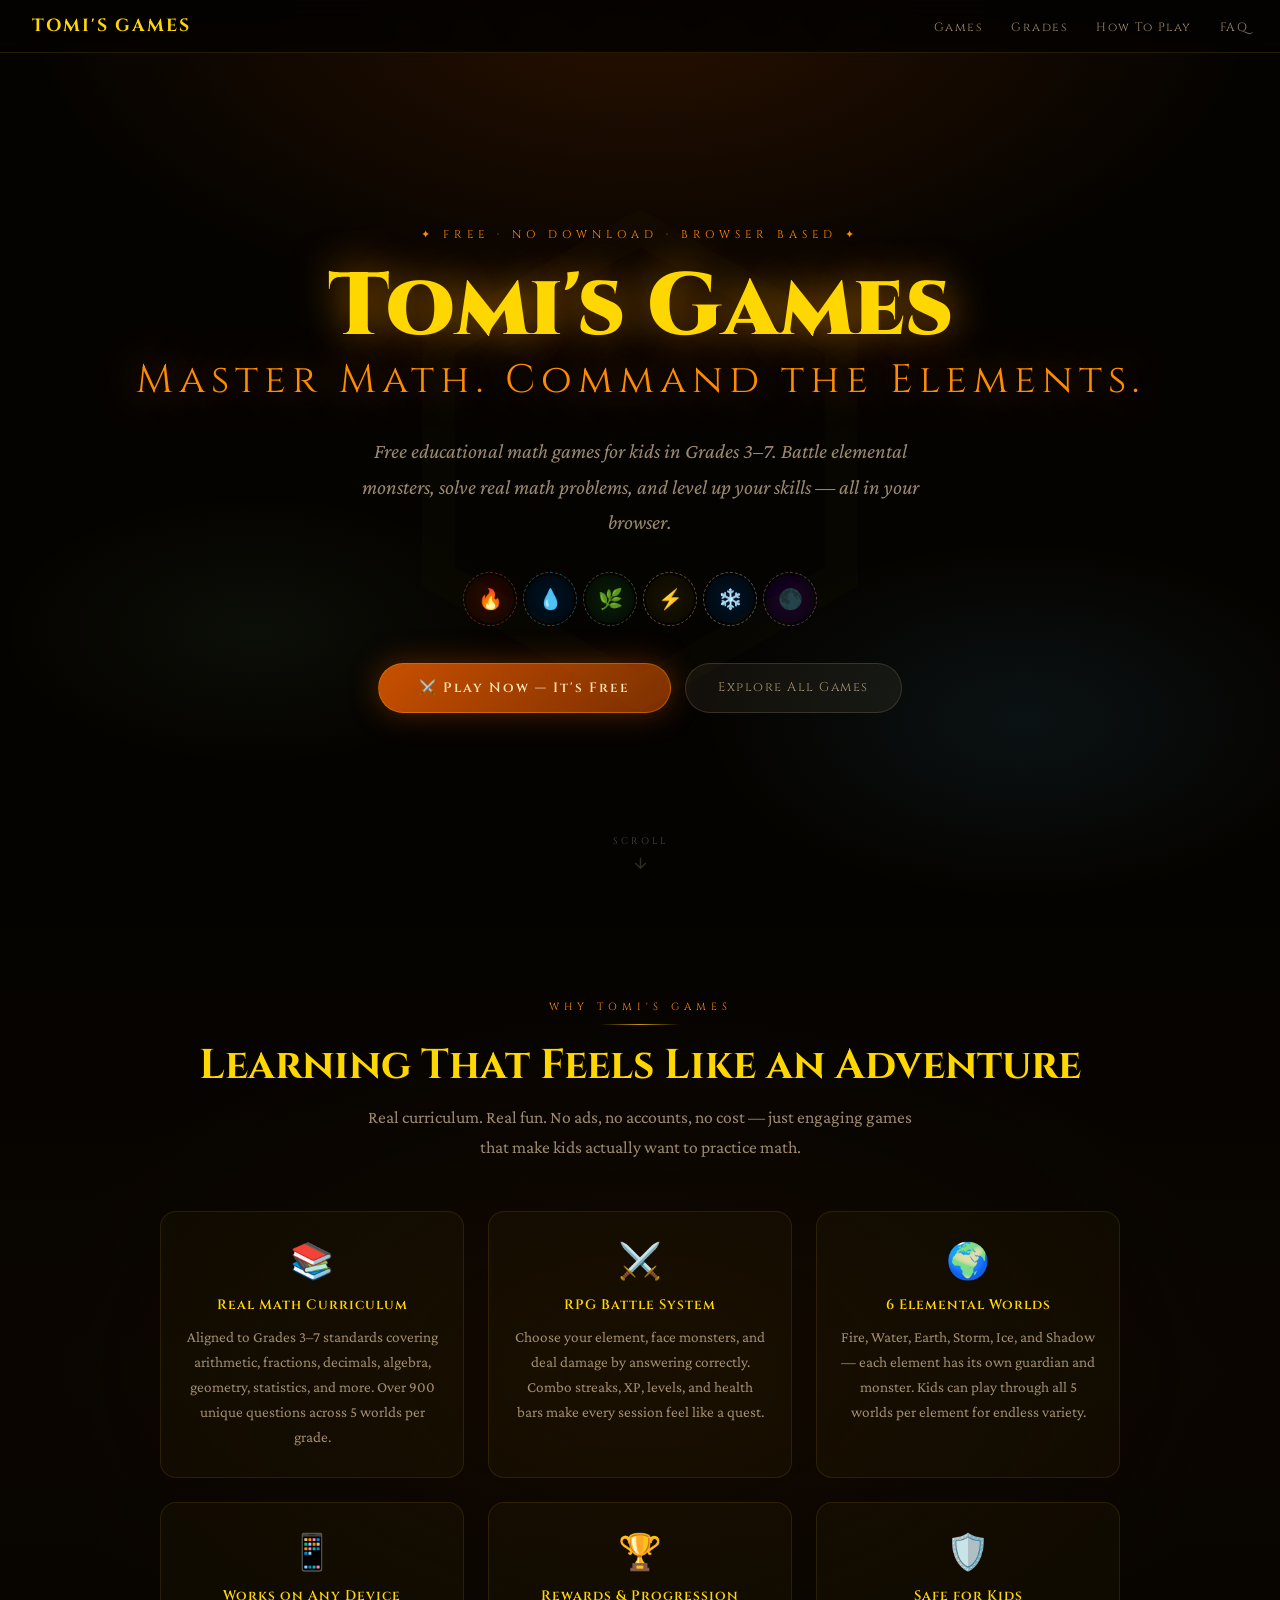
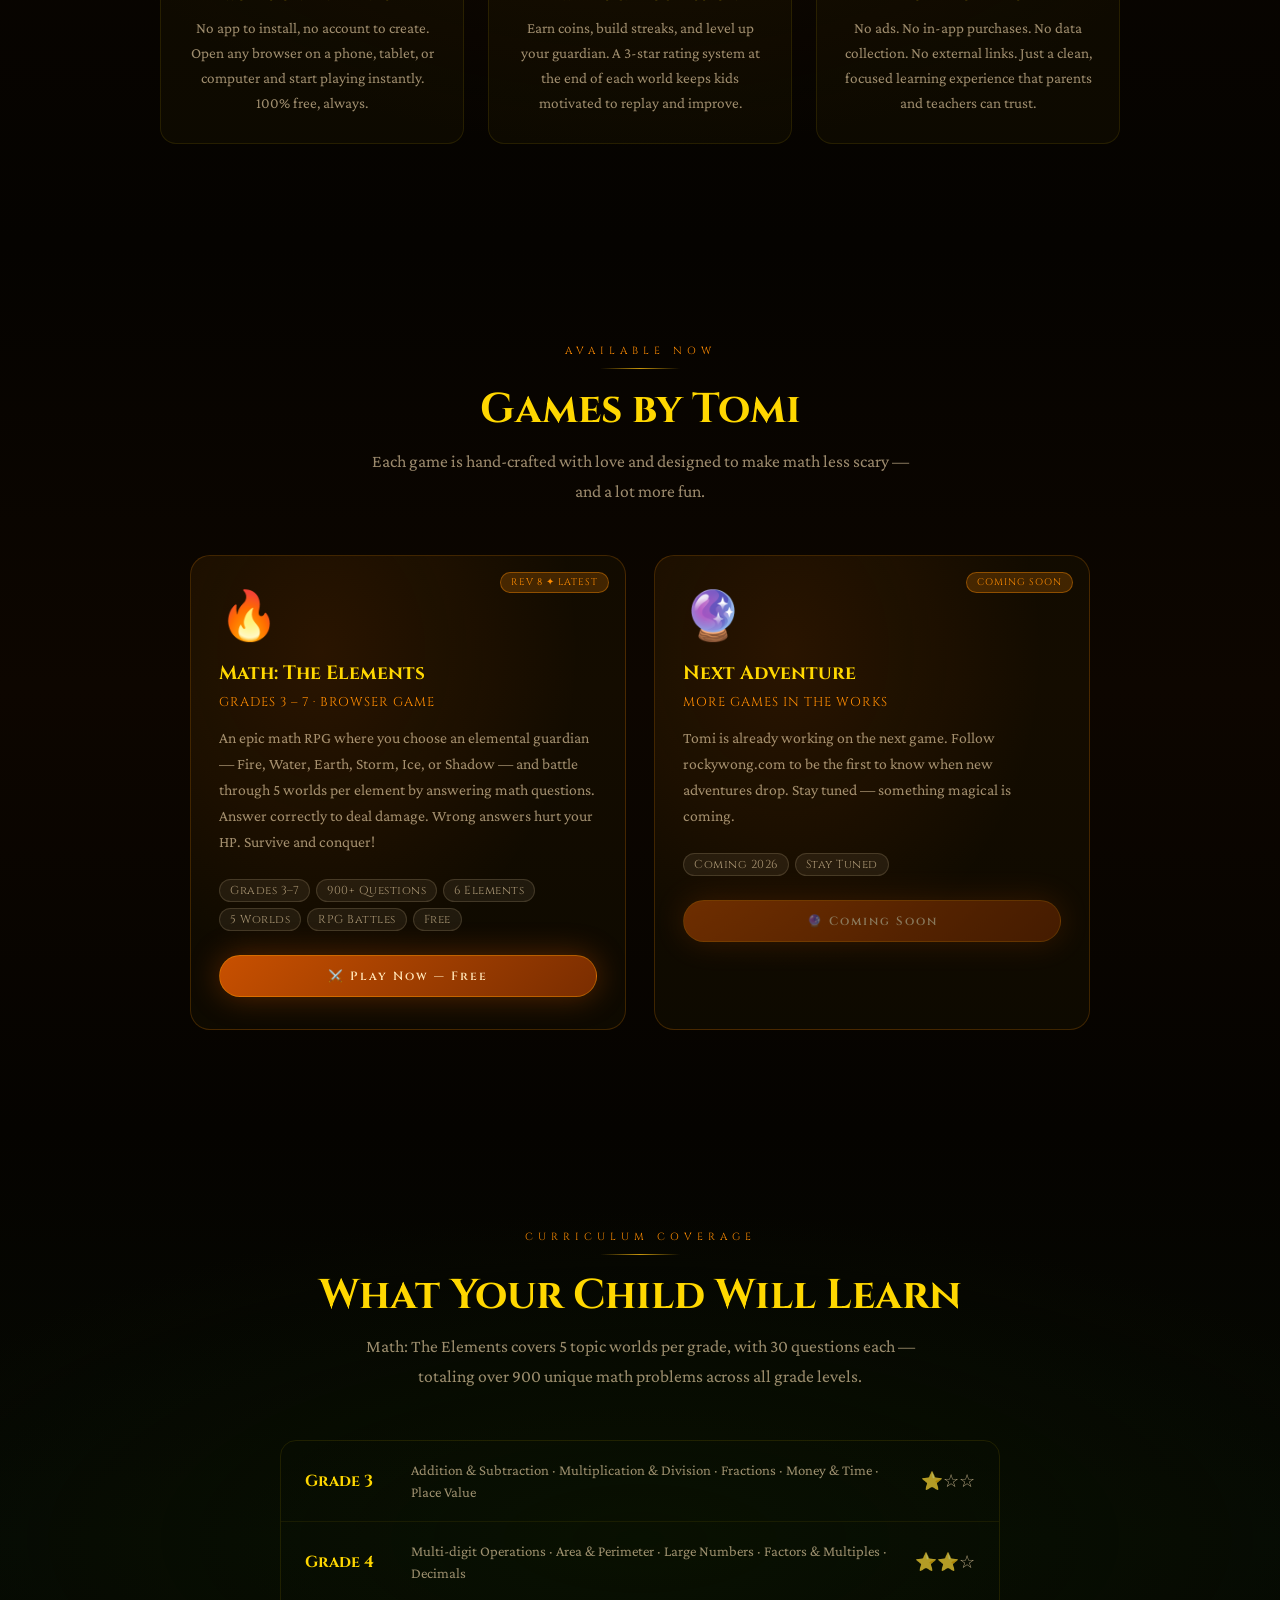
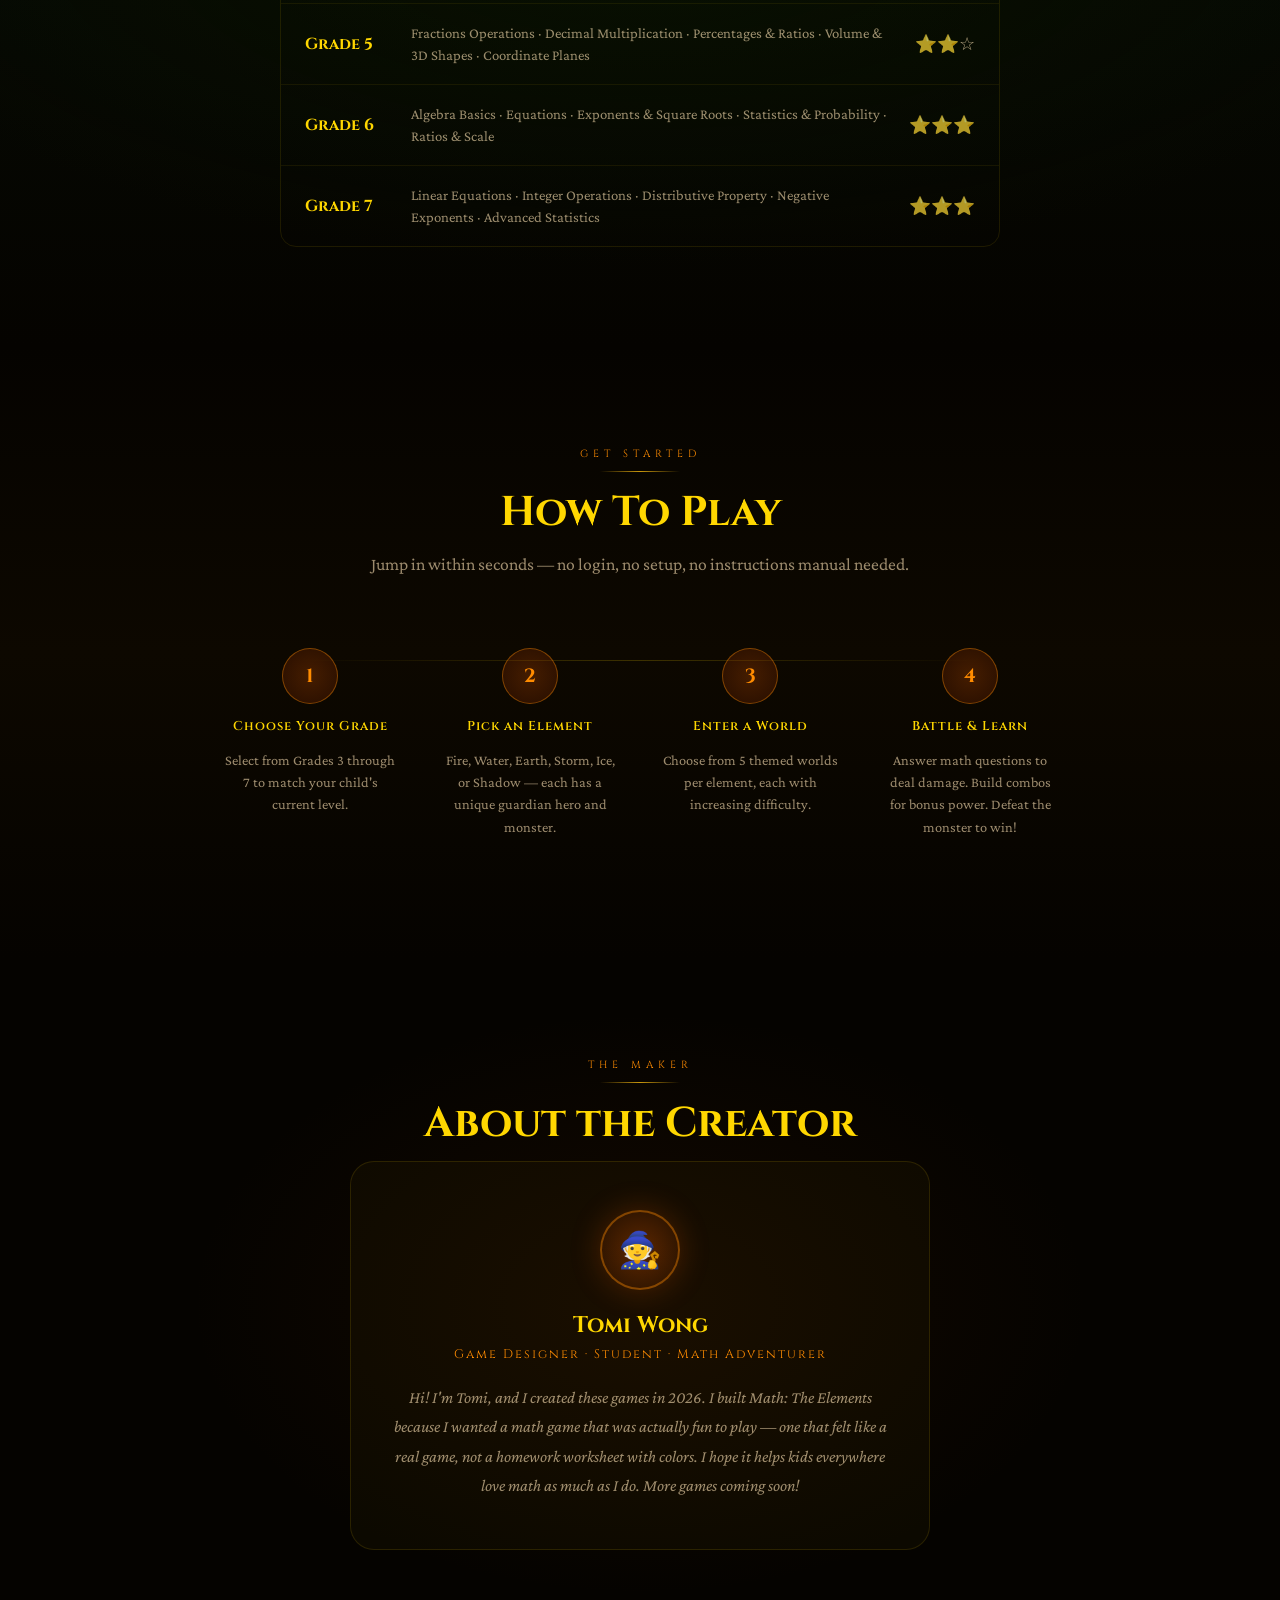
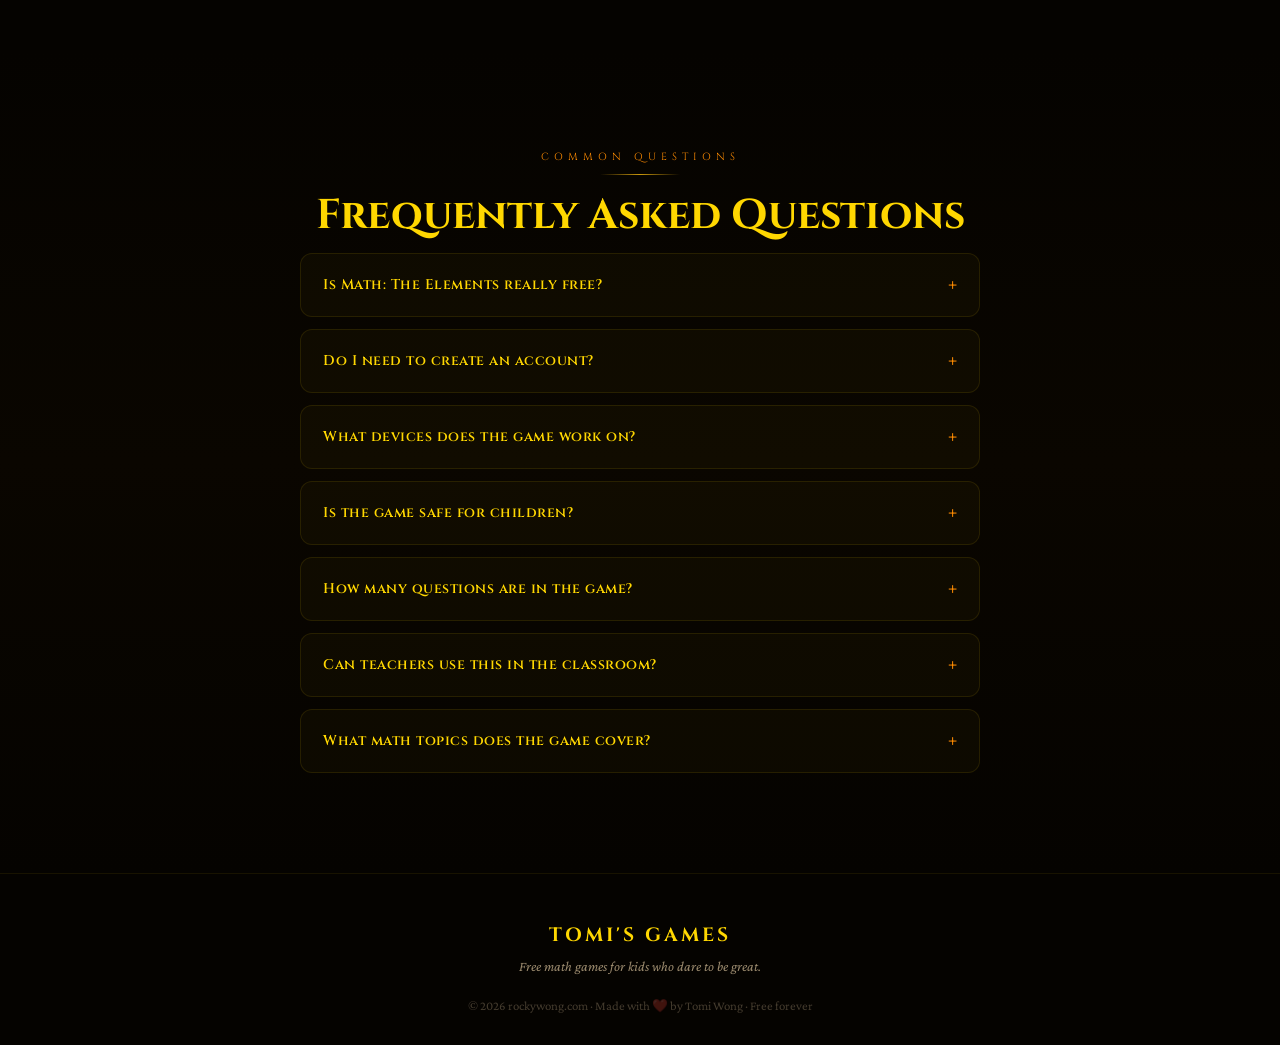
==== index.html @ 1e316149 "Add files via upload" ====
<!DOCTYPE html>
<html lang="en">
<head>
  <meta charset="UTF-8">
  <meta name="viewport" content="width=device-width, initial-scale=1.0">

  <!-- ═══════════════════════════════════════════════
       PRIMARY SEO TAGS
  ═══════════════════════════════════════════════ -->
  <title>Tomi's Games — Free Math Games for Kids Grades 3–7 | rockywong.com</title>
  <meta name="description" content="Free browser-based math games for kids in grades 3–7. Battle monsters, master the elements, and level up your math skills with Math: The Elements — no download needed.">
  <meta name="keywords" content="free math games for kids, math games grades 3-7, educational math game, math RPG for kids, fun math games online, math battle game, grade 3 math game, grade 4 math game, grade 5 math game, grade 6 math game, grade 7 math game, browser math game, tomi games">
  <meta name="author" content="Tomi Wong">
  <meta name="robots" content="index, follow">
  <meta name="theme-color" content="#050300">
  <link rel="canonical" href="https://rockywong.com/">

  <!-- ═══════════════════════════════════════════════
       OPEN GRAPH (Facebook, TikTok, Discord previews)
  ═══════════════════════════════════════════════ -->
  <meta property="og:type" content="website">
  <meta property="og:url" content="https://rockywong.com/">
  <meta property="og:title" content="Tomi's Games — Free Math Games for Kids Grades 3–7">
  <meta property="og:description" content="Battle monsters and master elemental magic by solving real math problems. A free browser game for grades 3–7 — no app, no download, just play.">
  <meta property="og:image" content="https://rockywong.com/preview.png">
  <meta property="og:site_name" content="rockywong.com">
  <meta property="og:locale" content="en_US">

  <!-- ═══════════════════════════════════════════════
       TWITTER / X CARD
  ═══════════════════════════════════════════════ -->
  <meta name="twitter:card" content="summary_large_image">
  <meta name="twitter:title" content="Tomi's Games — Free Math Games for Kids">
  <meta name="twitter:description" content="Free browser-based math RPG for grades 3–7. No download needed.">
  <meta name="twitter:image" content="https://rockywong.com/preview.png">

  <!-- ═══════════════════════════════════════════════
       STRUCTURED DATA — WebSite + WebApplication
  ═══════════════════════════════════════════════ -->
  <script type="application/ld+json">
  {
    "@context": "https://schema.org",
    "@graph": [
      {
        "@type": "WebSite",
        "name": "Tomi's Games",
        "url": "https://rockywong.com",
        "description": "Free educational math games for kids in grades 3 through 7",
        "author": {
          "@type": "Person",
          "name": "Tomi Wong"
        }
      },
      {
        "@type": "WebApplication",
        "name": "Math: The Elements",
        "url": "https://rockywong.com/MathTheElements_8.html",
        "description": "A free browser-based math RPG game where kids in grades 3–7 battle monsters by answering math questions across 6 elemental worlds.",
        "applicationCategory": "EducationalApplication",
        "operatingSystem": "Any (browser-based)",
        "browserRequirements": "HTML5 compatible browser",
        "isAccessibleForFree": true,
        "educationalUse": ["practice", "assessment"],
        "typicalAgeRange": "8-13",
        "teaches": "Mathematics",
        "educationalAlignment": {
          "@type": "AlignmentObject",
          "educationalFramework": "Common Core State Standards",
          "targetGrade": "3-7"
        },
        "author": {
          "@type": "Person",
          "name": "Tomi Wong"
        },
        "offers": {
          "@type": "Offer",
          "price": "0",
          "priceCurrency": "USD"
        }
      }
    ]
  }
  </script>

  <!-- ═══════════════════════════════════════════════
       FONTS
  ═══════════════════════════════════════════════ -->
  <link rel="preconnect" href="https://fonts.googleapis.com">
  <link rel="preconnect" href="https://fonts.gstatic.com" crossorigin>
  <link href="https://fonts.googleapis.com/css2?family=Cinzel:wght@400;600;700;900&family=Crimson+Pro:ital,wght@0,300;0,400;0,600;1,400&display=swap" rel="stylesheet">

  <style>
    /* ── RESET & BASE ─────────────────────────────── */
    *, *::before, *::after { box-sizing: border-box; margin: 0; padding: 0; }

    :root {
      --gold:      #FFD700;
      --gold-dim:  #C8960C;
      --amber:     #FF8C00;
      --cream:     #FFE4B5;
      --cream-dim: rgba(255,228,181,0.6);
      --void:      #050300;
      --deep:      #0d0800;
      --fire:      #FF6B35;
      --water:     #4FC3F7;
      --earth:     #81C784;
      --storm:     #FFD54F;
      --ice:       #B3E5FC;
      --shadow:    #CE93D8;
    }

    html { scroll-behavior: smooth; }

    body {
      font-family: 'Crimson Pro', Georgia, serif;
      background: var(--void);
      color: var(--cream);
      overflow-x: hidden;
      min-height: 100vh;
    }

    /* ── STAR FIELD ───────────────────────────────── */
    #starfield {
      position: fixed;
      inset: 0;
      pointer-events: none;
      z-index: 0;
      overflow: hidden;
    }
    .star {
      position: absolute;
      background: white;
      border-radius: 50%;
      animation: twinkle var(--dur, 3s) ease-in-out infinite;
      animation-delay: var(--delay, 0s);
      opacity: 0.15;
    }
    @keyframes twinkle {
      0%, 100% { opacity: 0.1; transform: scale(1); }
      50%       { opacity: 0.8; transform: scale(1.4); }
    }

    /* ── NOISE OVERLAY ────────────────────────────── */
    body::before {
      content: '';
      position: fixed;
      inset: 0;
      background-image: url("data:image/svg+xml,%3Csvg viewBox='0 0 256 256' xmlns='http://www.w3.org/2000/svg'%3E%3Cfilter id='noise'%3E%3CfeTurbulence type='fractalNoise' baseFrequency='0.9' numOctaves='4' stitchTiles='stitch'/%3E%3C/filter%3E%3Crect width='100%25' height='100%25' filter='url(%23noise)' opacity='0.03'/%3E%3C/svg%3E");
      pointer-events: none;
      z-index: 0;
      opacity: 0.4;
    }

    /* ── LAYOUT ───────────────────────────────────── */
    main { position: relative; z-index: 1; }

    /* ── NAV ──────────────────────────────────────── */
    nav {
      position: fixed;
      top: 0; left: 0; right: 0;
      z-index: 100;
      padding: 14px 32px;
      display: flex;
      align-items: center;
      justify-content: space-between;
      background: rgba(5,3,0,0.85);
      backdrop-filter: blur(12px);
      border-bottom: 1px solid rgba(255,215,0,0.12);
    }
    .nav-logo {
      font-family: 'Cinzel', serif;
      font-weight: 700;
      font-size: 1.1rem;
      color: var(--gold);
      text-decoration: none;
      letter-spacing: 2px;
    }
    .nav-links {
      display: flex;
      gap: 28px;
      list-style: none;
    }
    .nav-links a {
      font-family: 'Cinzel', serif;
      font-size: 0.75rem;
      color: var(--cream-dim);
      text-decoration: none;
      letter-spacing: 1.5px;
      transition: color 0.2s;
    }
    .nav-links a:hover { color: var(--gold); }

    /* ── HERO ─────────────────────────────────────── */
    #hero {
      min-height: 100vh;
      display: flex;
      flex-direction: column;
      align-items: center;
      justify-content: center;
      text-align: center;
      padding: 100px 24px 60px;
      background:
        radial-gradient(ellipse 80% 60% at 50% 0%, rgba(200,80,0,0.18) 0%, transparent 60%),
        radial-gradient(ellipse 50% 40% at 80% 80%, rgba(79,195,247,0.08) 0%, transparent 50%),
        radial-gradient(ellipse 40% 30% at 20% 70%, rgba(129,199,132,0.06) 0%, transparent 50%),
        var(--void);
      position: relative;
      overflow: hidden;
    }

    /* Rune ring decoration */
    #hero::after {
      content: '⬡';
      position: absolute;
      font-size: 600px;
      color: rgba(255,215,0,0.015);
      top: 50%;
      left: 50%;
      transform: translate(-50%, -50%);
      pointer-events: none;
      animation: slowSpin 60s linear infinite;
    }
    @keyframes slowSpin { from { transform: translate(-50%,-50%) rotate(0); } to { transform: translate(-50%,-50%) rotate(360deg); } }

    .hero-eyebrow {
      font-family: 'Cinzel', serif;
      font-size: 0.7rem;
      letter-spacing: 5px;
      color: var(--amber);
      margin-bottom: 20px;
      opacity: 0;
      animation: fadeUp 0.8s ease forwards 0.2s;
    }

    h1.hero-title {
      font-family: 'Cinzel', serif;
      font-weight: 900;
      font-size: clamp(2.8rem, 8vw, 5.5rem);
      line-height: 1.05;
      color: var(--gold);
      text-shadow:
        0 0 40px rgba(255,140,0,0.6),
        0 0 80px rgba(255,215,0,0.2);
      margin-bottom: 12px;
      opacity: 0;
      animation: fadeUp 0.8s ease forwards 0.4s;
    }
    h1.hero-title span {
      display: block;
      font-size: 0.45em;
      letter-spacing: 6px;
      color: var(--amber);
      font-weight: 400;
      margin-top: 6px;
    }

    .hero-subtitle {
      font-size: clamp(1.05rem, 2.5vw, 1.3rem);
      color: var(--cream-dim);
      max-width: 560px;
      line-height: 1.7;
      margin: 20px auto 36px;
      font-style: italic;
      opacity: 0;
      animation: fadeUp 0.8s ease forwards 0.6s;
    }

    /* Element orbs row */
    .elements-row {
      display: flex;
      gap: 12px;
      justify-content: center;
      flex-wrap: wrap;
      margin-bottom: 40px;
      opacity: 0;
      animation: fadeUp 0.8s ease forwards 0.8s;
    }
    .elem-pip {
      width: 48px; height: 48px;
      border-radius: 50%;
      display: flex; align-items: center; justify-content: center;
      font-size: 20px;
      position: relative;
      animation: orbFloat 3s ease-in-out infinite;
    }
    .elem-pip::after {
      content: '';
      position: absolute;
      inset: -3px;
      border-radius: 50%;
      border: 1px dashed currentColor;
      opacity: 0.4;
      animation: orbSpin 6s linear infinite;
    }
    @keyframes orbFloat { 0%,100%{transform:translateY(0)} 50%{transform:translateY(-6px)} }
    @keyframes orbSpin  { from{transform:rotate(0)} to{transform:rotate(360deg)} }

    .ep-fire    { background: radial-gradient(circle,#2a0800,#0d0200); color: var(--fire);   animation-delay: 0s; }
    .ep-water   { background: radial-gradient(circle,#001428,#000509); color: var(--water);  animation-delay: 0.3s; }
    .ep-earth   { background: radial-gradient(circle,#0a1f0a,#020802); color: var(--earth);  animation-delay: 0.6s; }
    .ep-storm   { background: radial-gradient(circle,#1a1400,#080600); color: var(--storm);  animation-delay: 0.9s; }
    .ep-ice     { background: radial-gradient(circle,#001428,#000509); color: var(--ice);    animation-delay: 1.2s; }
    .ep-shadow  { background: radial-gradient(circle,#1a0028,#060010); color: var(--shadow); animation-delay: 1.5s; }

    /* CTA Buttons */
    .cta-group {
      display: flex;
      gap: 14px;
      flex-wrap: wrap;
      justify-content: center;
      opacity: 0;
      animation: fadeUp 0.8s ease forwards 1s;
    }
    .btn-primary {
      background: linear-gradient(135deg, #C85000, #7a2d00);
      color: var(--cream);
      padding: 15px 40px;
      border-radius: 32px;
      font-family: 'Cinzel', serif;
      font-size: 0.85rem;
      font-weight: 600;
      letter-spacing: 2px;
      text-decoration: none;
      border: 1px solid rgba(255,160,0,0.4);
      box-shadow: 0 0 30px rgba(200,80,0,0.4);
      transition: all 0.25s;
      display: inline-block;
    }
    .btn-primary:hover {
      transform: translateY(-2px);
      box-shadow: 0 0 50px rgba(255,140,0,0.6);
      color: var(--gold);
    }
    .btn-secondary {
      background: rgba(255,228,181,0.06);
      color: var(--cream-dim);
      padding: 15px 32px;
      border-radius: 32px;
      font-family: 'Cinzel', serif;
      font-size: 0.8rem;
      letter-spacing: 1.5px;
      text-decoration: none;
      border: 1px solid rgba(255,228,181,0.15);
      transition: all 0.25s;
      display: inline-block;
    }
    .btn-secondary:hover {
      background: rgba(255,228,181,0.1);
      color: var(--cream);
      transform: translateY(-2px);
    }

    @keyframes fadeUp {
      from { opacity: 0; transform: translateY(20px); }
      to   { opacity: 1; transform: translateY(0); }
    }

    /* Scroll hint */
    .scroll-hint {
      position: absolute;
      bottom: 28px;
      left: 50%;
      transform: translateX(-50%);
      display: flex;
      flex-direction: column;
      align-items: center;
      gap: 6px;
      opacity: 0.3;
      animation: bounce 2s ease-in-out infinite;
    }
    .scroll-hint span {
      font-family: 'Cinzel', serif;
      font-size: 0.6rem;
      letter-spacing: 3px;
      color: var(--cream);
    }
    .scroll-hint svg { width: 18px; opacity: 0.6; }
    @keyframes bounce { 0%,100%{transform:translateX(-50%) translateY(0)} 50%{transform:translateX(-50%) translateY(6px)} }

    /* ── SECTION SHARED ───────────────────────────── */
    section { position: relative; z-index: 1; }

    .section-eyebrow {
      font-family: 'Cinzel', serif;
      font-size: 0.65rem;
      letter-spacing: 5px;
      color: var(--amber);
      text-align: center;
      margin-bottom: 10px;
    }
    .section-title {
      font-family: 'Cinzel', serif;
      font-size: clamp(1.6rem, 4vw, 2.6rem);
      font-weight: 700;
      color: var(--gold);
      text-align: center;
      margin-bottom: 12px;
      line-height: 1.2;
    }
    .section-lead {
      font-size: 1.1rem;
      color: var(--cream-dim);
      text-align: center;
      max-width: 560px;
      margin: 0 auto 48px;
      line-height: 1.7;
    }

    .divider {
      width: 80px;
      height: 1px;
      background: linear-gradient(90deg, transparent, var(--gold-dim), transparent);
      margin: 0 auto 16px;
    }

    /* ── ABOUT / FEATURES ─────────────────────────── */
    #about {
      padding: 100px 24px;
      background:
        radial-gradient(ellipse 60% 50% at 50% 50%, rgba(20,10,0,0.8) 0%, transparent 80%),
        linear-gradient(180deg, var(--void) 0%, #0a0500 50%, var(--void) 100%);
    }

    .features-grid {
      display: grid;
      grid-template-columns: repeat(auto-fit, minmax(240px, 1fr));
      gap: 24px;
      max-width: 960px;
      margin: 0 auto;
    }
    .feature-card {
      background: rgba(255,215,0,0.03);
      border: 1px solid rgba(255,215,0,0.1);
      border-radius: 16px;
      padding: 28px 24px;
      text-align: center;
      transition: all 0.3s;
      position: relative;
      overflow: hidden;
    }
    .feature-card::before {
      content: '';
      position: absolute;
      inset: 0;
      background: radial-gradient(ellipse at 50% 0%, rgba(255,140,0,0.08), transparent 60%);
      opacity: 0;
      transition: opacity 0.3s;
    }
    .feature-card:hover { transform: translateY(-4px); border-color: rgba(255,215,0,0.25); }
    .feature-card:hover::before { opacity: 1; }
    .feature-icon { font-size: 2.2rem; margin-bottom: 14px; display: block; }
    .feature-title {
      font-family: 'Cinzel', serif;
      font-size: 0.85rem;
      font-weight: 600;
      color: var(--gold);
      letter-spacing: 1px;
      margin-bottom: 10px;
    }
    .feature-text {
      font-size: 0.95rem;
      color: var(--cream-dim);
      line-height: 1.65;
    }

    /* ── GAMES SECTION ────────────────────────────── */
    #games {
      padding: 100px 24px;
      background: linear-gradient(180deg, var(--void) 0%, #0d0600 50%, var(--void) 100%);
    }

    .games-grid {
      display: grid;
      grid-template-columns: repeat(auto-fit, minmax(280px, 1fr));
      gap: 28px;
      max-width: 900px;
      margin: 0 auto;
    }
    .game-card {
      background: radial-gradient(ellipse at 30% 20%, rgba(200,80,0,0.12), transparent 60%),
                  rgba(255,215,0,0.03);
      border: 1px solid rgba(255,140,0,0.2);
      border-radius: 20px;
      padding: 32px 28px;
      position: relative;
      overflow: hidden;
      transition: all 0.3s;
    }
    .game-card:hover {
      transform: translateY(-5px);
      border-color: rgba(255,215,0,0.4);
      box-shadow: 0 20px 60px rgba(200,80,0,0.2);
    }
    .game-card-badge {
      position: absolute;
      top: 16px; right: 16px;
      background: rgba(255,140,0,0.2);
      border: 1px solid rgba(255,140,0,0.4);
      border-radius: 20px;
      padding: 3px 10px;
      font-family: 'Cinzel', serif;
      font-size: 0.6rem;
      color: var(--amber);
      letter-spacing: 1px;
    }
    .game-card-icon { font-size: 3rem; margin-bottom: 16px; display: block; }
    .game-card-title {
      font-family: 'Cinzel', serif;
      font-size: 1.2rem;
      font-weight: 700;
      color: var(--gold);
      margin-bottom: 8px;
    }
    .game-card-sub {
      font-size: 0.8rem;
      color: var(--amber);
      font-family: 'Cinzel', serif;
      letter-spacing: 1px;
      margin-bottom: 14px;
    }
    .game-card-desc {
      font-size: 0.98rem;
      color: var(--cream-dim);
      line-height: 1.65;
      margin-bottom: 24px;
    }
    .game-tags {
      display: flex;
      flex-wrap: wrap;
      gap: 6px;
      margin-bottom: 24px;
    }
    .tag {
      background: rgba(255,228,181,0.07);
      border: 1px solid rgba(255,228,181,0.15);
      border-radius: 20px;
      padding: 3px 10px;
      font-size: 0.72rem;
      color: var(--cream-dim);
      font-family: 'Cinzel', serif;
      letter-spacing: 0.5px;
    }
    .game-card .btn-primary {
      width: 100%;
      text-align: center;
      padding: 12px 24px;
      font-size: 0.75rem;
    }

    /* ── GRADES SECTION ───────────────────────────── */
    #grades {
      padding: 100px 24px;
      background:
        radial-gradient(ellipse 80% 50% at 50% 50%, rgba(10,20,0,0.6) 0%, transparent 80%),
        linear-gradient(180deg, var(--void) 0%, #060a03 50%, var(--void) 100%);
    }

    .grades-table {
      max-width: 720px;
      margin: 0 auto;
      border: 1px solid rgba(255,215,0,0.1);
      border-radius: 16px;
      overflow: hidden;
    }
    .grade-row {
      display: grid;
      grid-template-columns: 90px 1fr auto;
      align-items: center;
      padding: 18px 24px;
      border-bottom: 1px solid rgba(255,215,0,0.07);
      transition: background 0.2s;
      gap: 16px;
    }
    .grade-row:last-child { border-bottom: none; }
    .grade-row:hover { background: rgba(255,215,0,0.04); }
    .grade-label {
      font-family: 'Cinzel', serif;
      font-size: 1rem;
      font-weight: 700;
      color: var(--gold);
    }
    .grade-topics {
      font-size: 0.92rem;
      color: var(--cream-dim);
      line-height: 1.5;
    }
    .grade-level {
      font-size: 1.1rem;
      opacity: 0.7;
      white-space: nowrap;
    }

    /* ── HOW TO PLAY ──────────────────────────────── */
    #how-to-play {
      padding: 100px 24px;
      background: linear-gradient(180deg, var(--void) 0%, #0d0800 50%, var(--void) 100%);
    }

    .steps-row {
      display: grid;
      grid-template-columns: repeat(auto-fit, minmax(180px, 1fr));
      gap: 20px;
      max-width: 860px;
      margin: 0 auto;
      position: relative;
    }
    .steps-row::before {
      content: '';
      position: absolute;
      top: 32px;
      left: 10%;
      right: 10%;
      height: 1px;
      background: linear-gradient(90deg, transparent, rgba(255,215,0,0.2), transparent);
    }
    .step {
      display: flex;
      flex-direction: column;
      align-items: center;
      text-align: center;
      gap: 14px;
      padding: 20px 12px;
    }
    .step-num {
      width: 56px; height: 56px;
      border-radius: 50%;
      background: radial-gradient(circle, rgba(200,80,0,0.3), rgba(100,30,0,0.3));
      border: 1px solid rgba(255,140,0,0.4);
      display: flex; align-items: center; justify-content: center;
      font-family: 'Cinzel', serif;
      font-size: 1.2rem;
      font-weight: 700;
      color: var(--amber);
      position: relative;
      z-index: 1;
    }
    .step-title {
      font-family: 'Cinzel', serif;
      font-size: 0.8rem;
      font-weight: 600;
      color: var(--gold);
      letter-spacing: 1px;
    }
    .step-text {
      font-size: 0.9rem;
      color: var(--cream-dim);
      line-height: 1.55;
    }

    /* ── ABOUT CREATOR ────────────────────────────── */
    #creator {
      padding: 100px 24px;
      background:
        radial-gradient(ellipse 50% 60% at 50% 50%, rgba(100,40,0,0.15), transparent 70%),
        var(--void);
    }
    .creator-card {
      max-width: 580px;
      margin: 0 auto;
      background: rgba(255,215,0,0.03);
      border: 1px solid rgba(255,215,0,0.12);
      border-radius: 24px;
      padding: 48px 40px;
      text-align: center;
    }
    .creator-avatar {
      width: 80px; height: 80px;
      border-radius: 50%;
      background: radial-gradient(circle, rgba(200,80,0,0.4), rgba(50,20,0,0.4));
      border: 2px solid rgba(255,140,0,0.4);
      display: flex; align-items: center; justify-content: center;
      font-size: 2.2rem;
      margin: 0 auto 20px;
      box-shadow: 0 0 30px rgba(200,80,0,0.3);
    }
    .creator-name {
      font-family: 'Cinzel', serif;
      font-size: 1.4rem;
      font-weight: 700;
      color: var(--gold);
      margin-bottom: 6px;
    }
    .creator-role {
      font-size: 0.78rem;
      font-family: 'Cinzel', serif;
      letter-spacing: 2px;
      color: var(--amber);
      margin-bottom: 20px;
    }
    .creator-bio {
      font-size: 1.05rem;
      color: var(--cream-dim);
      line-height: 1.75;
      font-style: italic;
    }

    /* ── FAQ ──────────────────────────────────────── */
    #faq {
      padding: 100px 24px;
      background: linear-gradient(180deg, var(--void) 0%, #0a0600 50%, var(--void) 100%);
    }
    .faq-list {
      max-width: 680px;
      margin: 0 auto;
      display: flex;
      flex-direction: column;
      gap: 12px;
    }
    .faq-item {
      background: rgba(255,215,0,0.03);
      border: 1px solid rgba(255,215,0,0.1);
      border-radius: 12px;
      overflow: hidden;
    }
    .faq-q {
      padding: 18px 22px;
      font-family: 'Cinzel', serif;
      font-size: 0.88rem;
      font-weight: 600;
      color: var(--gold);
      cursor: pointer;
      display: flex;
      justify-content: space-between;
      align-items: center;
      letter-spacing: 0.5px;
      transition: background 0.2s;
    }
    .faq-q:hover { background: rgba(255,215,0,0.05); }
    .faq-q::after { content: '+'; font-size: 1.2rem; color: var(--amber); transition: transform 0.3s; }
    .faq-item.open .faq-q::after { transform: rotate(45deg); }
    .faq-a {
      max-height: 0;
      overflow: hidden;
      transition: max-height 0.35s ease, padding 0.35s ease;
      padding: 0 22px;
      font-size: 0.97rem;
      color: var(--cream-dim);
      line-height: 1.7;
    }
    .faq-item.open .faq-a {
      max-height: 200px;
      padding: 0 22px 18px;
    }

    /* ── FOOTER ───────────────────────────────────── */
    footer {
      padding: 48px 24px 32px;
      border-top: 1px solid rgba(255,215,0,0.08);
      text-align: center;
      position: relative;
      z-index: 1;
    }
    .footer-logo {
      font-family: 'Cinzel', serif;
      font-size: 1.2rem;
      font-weight: 700;
      color: var(--gold);
      letter-spacing: 3px;
      margin-bottom: 10px;
    }
    .footer-tagline {
      font-size: 0.88rem;
      color: var(--cream-dim);
      font-style: italic;
      margin-bottom: 24px;
    }
    .footer-links {
      display: flex;
      gap: 24px;
      justify-content: center;
      flex-wrap: wrap;
      margin-bottom: 28px;
    }
    .footer-links a {
      font-family: 'Cinzel', serif;
      font-size: 0.7rem;
      letter-spacing: 1.5px;
      color: var(--cream-dim);
      text-decoration: none;
      transition: color 0.2s;
    }
    .footer-links a:hover { color: var(--gold); }
    .footer-copy {
      font-size: 0.8rem;
      color: rgba(255,228,181,0.25);
    }

    /* ── RESPONSIVE ───────────────────────────────── */
    @media (max-width: 600px) {
      nav { padding: 12px 18px; }
      .nav-links { gap: 16px; }
      .nav-links a { font-size: 0.68rem; }
      .steps-row::before { display: none; }
      .grade-row { grid-template-columns: 70px 1fr; }
      .grade-level { display: none; }
      .creator-card { padding: 36px 24px; }
    }
  </style>
</head>

<body>

  <!-- ── STAR FIELD ── -->
  <div id="starfield" aria-hidden="true"></div>

  <!-- ── NAV ── -->
  <nav role="navigation" aria-label="Main navigation">
    <a href="/" class="nav-logo" aria-label="Tomi's Games home">TOMI'S GAMES</a>
    <ul class="nav-links">
      <li><a href="#games">Games</a></li>
      <li><a href="#grades">Grades</a></li>
      <li><a href="#how-to-play">How To Play</a></li>
      <li><a href="#faq">FAQ</a></li>
    </ul>
  </nav>

  <main>

    <!-- ══════════════════════════════════════════════
         HERO
    ══════════════════════════════════════════════ -->
    <section id="hero" aria-label="Welcome to Tomi's Games">
      <p class="hero-eyebrow" aria-hidden="true">✦ FREE · NO DOWNLOAD · BROWSER BASED ✦</p>

      <h1 class="hero-title">
        Tomi's Games
        <span>Master Math. Command the Elements.</span>
      </h1>

      <p class="hero-subtitle">
        Free educational math games for kids in Grades 3–7.
        Battle elemental monsters, solve real math problems,
        and level up your skills — all in your browser.
      </p>

      <!-- Element orbs — purely decorative, hidden from screen readers -->
      <div class="elements-row" aria-hidden="true">
        <div class="elem-pip ep-fire"   title="Fire">🔥</div>
        <div class="elem-pip ep-water"  title="Water">💧</div>
        <div class="elem-pip ep-earth"  title="Earth">🌿</div>
        <div class="elem-pip ep-storm"  title="Storm">⚡</div>
        <div class="elem-pip ep-ice"    title="Ice">❄️</div>
        <div class="elem-pip ep-shadow" title="Shadow">🌑</div>
      </div>

      <div class="cta-group">
        <a href="/MathTheElements_8.html" class="btn-primary" aria-label="Play Math: The Elements now">
          ⚔️ Play Now — It's Free
        </a>
        <a href="#games" class="btn-secondary" aria-label="See all games">
          Explore All Games
        </a>
      </div>

      <div class="scroll-hint" aria-hidden="true">
        <span>SCROLL</span>
        <svg viewBox="0 0 24 24" fill="none" stroke="#FFE4B5" stroke-width="2">
          <path d="M12 5v14M5 12l7 7 7-7"/>
        </svg>
      </div>
    </section>

    <!-- ══════════════════════════════════════════════
         ABOUT / FEATURES
    ══════════════════════════════════════════════ -->
    <section id="about" aria-labelledby="about-title">
      <p class="section-eyebrow">WHY TOMI'S GAMES</p>
      <div class="divider" aria-hidden="true"></div>
      <h2 class="section-title" id="about-title">Learning That Feels Like an Adventure</h2>
      <p class="section-lead">
        Real curriculum. Real fun. No ads, no accounts, no cost —
        just engaging games that make kids actually want to practice math.
      </p>

      <div class="features-grid">
        <article class="feature-card">
          <span class="feature-icon" aria-hidden="true">📚</span>
          <h3 class="feature-title">Real Math Curriculum</h3>
          <p class="feature-text">Aligned to Grades 3–7 standards covering arithmetic, fractions, decimals, algebra, geometry, statistics, and more. Over 900 unique questions across 5 worlds per grade.</p>
        </article>
        <article class="feature-card">
          <span class="feature-icon" aria-hidden="true">⚔️</span>
          <h3 class="feature-title">RPG Battle System</h3>
          <p class="feature-text">Choose your element, face monsters, and deal damage by answering correctly. Combo streaks, XP, levels, and health bars make every session feel like a quest.</p>
        </article>
        <article class="feature-card">
          <span class="feature-icon" aria-hidden="true">🌍</span>
          <h3 class="feature-title">6 Elemental Worlds</h3>
          <p class="feature-text">Fire, Water, Earth, Storm, Ice, and Shadow — each element has its own guardian and monster. Kids can play through all 5 worlds per element for endless variety.</p>
        </article>
        <article class="feature-card">
          <span class="feature-icon" aria-hidden="true">📱</span>
          <h3 class="feature-title">Works on Any Device</h3>
          <p class="feature-text">No app to install, no account to create. Open any browser on a phone, tablet, or computer and start playing instantly. 100% free, always.</p>
        </article>
        <article class="feature-card">
          <span class="feature-icon" aria-hidden="true">🏆</span>
          <h3 class="feature-title">Rewards & Progression</h3>
          <p class="feature-text">Earn coins, build streaks, and level up your guardian. A 3-star rating system at the end of each world keeps kids motivated to replay and improve.</p>
        </article>
        <article class="feature-card">
          <span class="feature-icon" aria-hidden="true">🛡️</span>
          <h3 class="feature-title">Safe for Kids</h3>
          <p class="feature-text">No ads. No in-app purchases. No data collection. No external links. Just a clean, focused learning experience that parents and teachers can trust.</p>
        </article>
      </div>
    </section>

    <!-- ══════════════════════════════════════════════
         GAMES
    ══════════════════════════════════════════════ -->
    <section id="games" aria-labelledby="games-title">
      <p class="section-eyebrow">AVAILABLE NOW</p>
      <div class="divider" aria-hidden="true"></div>
      <h2 class="section-title" id="games-title">Games by Tomi</h2>
      <p class="section-lead">
        Each game is hand-crafted with love and designed to make math less scary — and a lot more fun.
      </p>

      <div class="games-grid">

        <!-- Game Card 1 -->
        <article class="game-card">
          <span class="game-card-badge">REV 8 ✦ LATEST</span>
          <span class="game-card-icon" aria-hidden="true">🔥</span>
          <h3 class="game-card-title">Math: The Elements</h3>
          <p class="game-card-sub">GRADES 3 – 7 · BROWSER GAME</p>
          <p class="game-card-desc">
            An epic math RPG where you choose an elemental guardian — Fire, Water, Earth, Storm,
            Ice, or Shadow — and battle through 5 worlds per element by answering math questions.
            Answer correctly to deal damage. Wrong answers hurt your HP. Survive and conquer!
          </p>
          <div class="game-tags" aria-label="Game features">
            <span class="tag">Grades 3–7</span>
            <span class="tag">900+ Questions</span>
            <span class="tag">6 Elements</span>
            <span class="tag">5 Worlds</span>
            <span class="tag">RPG Battles</span>
            <span class="tag">Free</span>
          </div>
          <a href="/MathTheElements_8.html" class="btn-primary" aria-label="Play Math: The Elements">
            ⚔️ Play Now — Free
          </a>
        </article>

        <!-- Game Card 2 — Placeholder for future game -->
        <article class="game-card" style="opacity:0.5; pointer-events:none;">
          <span class="game-card-badge">COMING SOON</span>
          <span class="game-card-icon" aria-hidden="true">🔮</span>
          <h3 class="game-card-title">Next Adventure</h3>
          <p class="game-card-sub">MORE GAMES IN THE WORKS</p>
          <p class="game-card-desc">
            Tomi is already working on the next game. Follow rockywong.com to be the first
            to know when new adventures drop. Stay tuned — something magical is coming.
          </p>
          <div class="game-tags">
            <span class="tag">Coming 2026</span>
            <span class="tag">Stay Tuned</span>
          </div>
          <a href="#" class="btn-primary" aria-disabled="true" style="opacity:0.5;">
            🔮 Coming Soon
          </a>
        </article>

      </div>
    </section>

    <!-- ══════════════════════════════════════════════
         GRADES
    ══════════════════════════════════════════════ -->
    <section id="grades" aria-labelledby="grades-title">
      <p class="section-eyebrow">CURRICULUM COVERAGE</p>
      <div class="divider" aria-hidden="true"></div>
      <h2 class="section-title" id="grades-title">What Your Child Will Learn</h2>
      <p class="section-lead">
        Math: The Elements covers 5 topic worlds per grade, with 30 questions each —
        totaling over 900 unique math problems across all grade levels.
      </p>

      <div class="grades-table" role="table" aria-label="Grade-by-grade curriculum overview">
        <div class="grade-row" role="row">
          <div class="grade-label" role="cell">Grade 3</div>
          <div class="grade-topics" role="cell">Addition &amp; Subtraction · Multiplication &amp; Division · Fractions · Money &amp; Time · Place Value</div>
          <div class="grade-level" role="cell" aria-label="Difficulty: beginner">⭐☆☆</div>
        </div>
        <div class="grade-row" role="row">
          <div class="grade-label" role="cell">Grade 4</div>
          <div class="grade-topics" role="cell">Multi-digit Operations · Area &amp; Perimeter · Large Numbers · Factors &amp; Multiples · Decimals</div>
          <div class="grade-level" role="cell" aria-label="Difficulty: easy">⭐⭐☆</div>
        </div>
        <div class="grade-row" role="row">
          <div class="grade-label" role="cell">Grade 5</div>
          <div class="grade-topics" role="cell">Fractions Operations · Decimal Multiplication · Percentages &amp; Ratios · Volume &amp; 3D Shapes · Coordinate Planes</div>
          <div class="grade-level" role="cell" aria-label="Difficulty: intermediate">⭐⭐☆</div>
        </div>
        <div class="grade-row" role="row">
          <div class="grade-label" role="cell">Grade 6</div>
          <div class="grade-topics" role="cell">Algebra Basics · Equations · Exponents &amp; Square Roots · Statistics &amp; Probability · Ratios &amp; Scale</div>
          <div class="grade-level" role="cell" aria-label="Difficulty: challenging">⭐⭐⭐</div>
        </div>
        <div class="grade-row" role="row">
          <div class="grade-label" role="cell">Grade 7</div>
          <div class="grade-topics" role="cell">Linear Equations · Integer Operations · Distributive Property · Negative Exponents · Advanced Statistics</div>
          <div class="grade-level" role="cell" aria-label="Difficulty: advanced">⭐⭐⭐</div>
        </div>
      </div>
    </section>

    <!-- ══════════════════════════════════════════════
         HOW TO PLAY
    ══════════════════════════════════════════════ -->
    <section id="how-to-play" aria-labelledby="howtoplay-title">
      <p class="section-eyebrow">GET STARTED</p>
      <div class="divider" aria-hidden="true"></div>
      <h2 class="section-title" id="howtoplay-title">How To Play</h2>
      <p class="section-lead">
        Jump in within seconds — no login, no setup, no instructions manual needed.
      </p>

      <div class="steps-row">
        <div class="step">
          <div class="step-num" aria-hidden="true">1</div>
          <h3 class="step-title">Choose Your Grade</h3>
          <p class="step-text">Select from Grades 3 through 7 to match your child's current level.</p>
        </div>
        <div class="step">
          <div class="step-num" aria-hidden="true">2</div>
          <h3 class="step-title">Pick an Element</h3>
          <p class="step-text">Fire, Water, Earth, Storm, Ice, or Shadow — each has a unique guardian hero and monster.</p>
        </div>
        <div class="step">
          <div class="step-num" aria-hidden="true">3</div>
          <h3 class="step-title">Enter a World</h3>
          <p class="step-text">Choose from 5 themed worlds per element, each with increasing difficulty.</p>
        </div>
        <div class="step">
          <div class="step-num" aria-hidden="true">4</div>
          <h3 class="step-title">Battle &amp; Learn</h3>
          <p class="step-text">Answer math questions to deal damage. Build combos for bonus power. Defeat the monster to win!</p>
        </div>
      </div>
    </section>

    <!-- ══════════════════════════════════════════════
         ABOUT CREATOR
    ══════════════════════════════════════════════ -->
    <section id="creator" aria-labelledby="creator-title">
      <p class="section-eyebrow">THE MAKER</p>
      <div class="divider" aria-hidden="true"></div>
      <h2 class="section-title" id="creator-title">About the Creator</h2>

      <div class="creator-card">
        <div class="creator-avatar" aria-hidden="true">🧙</div>
        <h3 class="creator-name">Tomi Wong</h3>
        <p class="creator-role">Game Designer · Student · Math Adventurer</p>
        <p class="creator-bio">
          Hi! I'm Tomi, and I created these games in 2026. I built Math: The Elements
          because I wanted a math game that was actually fun to play — one that felt
          like a real game, not a homework worksheet with colors. I hope it helps
          kids everywhere love math as much as I do. More games coming soon!
        </p>
      </div>
    </section>

    <!-- ══════════════════════════════════════════════
         FAQ  (structured data bonus for SEO)
    ══════════════════════════════════════════════ -->
    <section id="faq" aria-labelledby="faq-title">
      <p class="section-eyebrow">COMMON QUESTIONS</p>
      <div class="divider" aria-hidden="true"></div>
      <h2 class="section-title" id="faq-title">Frequently Asked Questions</h2>

      <div class="faq-list">
        <div class="faq-item">
          <div class="faq-q" role="button" tabindex="0" aria-expanded="false">Is Math: The Elements really free?</div>
          <div class="faq-a">Yes — 100% free, forever. No hidden fees, no premium tiers, no ads. Just open the game and play.</div>
        </div>
        <div class="faq-item">
          <div class="faq-q" role="button" tabindex="0" aria-expanded="false">Do I need to create an account?</div>
          <div class="faq-a">No account needed at all. Just visit the page and start playing immediately. No email, no password, no sign-up.</div>
        </div>
        <div class="faq-item">
          <div class="faq-q" role="button" tabindex="0" aria-expanded="false">What devices does the game work on?</div>
          <div class="faq-a">Math: The Elements works on any device with a modern browser — smartphones, tablets, Chromebooks, laptops, and desktop computers. No app download needed.</div>
        </div>
        <div class="faq-item">
          <div class="faq-q" role="button" tabindex="0" aria-expanded="false">Is the game safe for children?</div>
          <div class="faq-a">Absolutely. The game contains no ads, no external links, no social features, and collects no personal data from players. It is a fully self-contained educational game.</div>
        </div>
        <div class="faq-item">
          <div class="faq-q" role="button" tabindex="0" aria-expanded="false">How many questions are in the game?</div>
          <div class="faq-a">There are over 900 unique math questions across all grade levels. Each grade (3–7) has 5 worlds with 30 questions each, covering different math topics per world.</div>
        </div>
        <div class="faq-item">
          <div class="faq-q" role="button" tabindex="0" aria-expanded="false">Can teachers use this in the classroom?</div>
          <div class="faq-a">Yes! Math: The Elements is perfect for classroom use — no setup, no accounts, works on any school device. Students just open the URL and start playing. Great as a math center activity or reward game.</div>
        </div>
        <div class="faq-item">
          <div class="faq-q" role="button" tabindex="0" aria-expanded="false">What math topics does the game cover?</div>
          <div class="faq-a">The game covers arithmetic, multiplication, division, fractions, decimals, percentages, algebra basics, geometry (area, perimeter, volume), statistics, probability, coordinate planes, ratios, and more — matched to each grade level.</div>
        </div>
      </div>
    </section>

    <!-- FAQ Schema -->
    <script type="application/ld+json">
    {
      "@context": "https://schema.org",
      "@type": "FAQPage",
      "mainEntity": [
        { "@type": "Question", "name": "Is Math: The Elements really free?",
          "acceptedAnswer": { "@type": "Answer", "text": "Yes — 100% free, forever. No hidden fees, no premium tiers, no ads." } },
        { "@type": "Question", "name": "Do I need to create an account?",
          "acceptedAnswer": { "@type": "Answer", "text": "No account needed. Just visit the page and start playing immediately." } },
        { "@type": "Question", "name": "What devices does the game work on?",
          "acceptedAnswer": { "@type": "Answer", "text": "It works on any device with a modern browser — smartphones, tablets, Chromebooks, laptops, and desktops. No download needed." } },
        { "@type": "Question", "name": "Is the game safe for children?",
          "acceptedAnswer": { "@type": "Answer", "text": "Yes. No ads, no external links, no social features, and no personal data collection." } },
        { "@type": "Question", "name": "Can teachers use this in the classroom?",
          "acceptedAnswer": { "@type": "Answer", "text": "Yes! No setup or accounts required. Works on any school device." } }
      ]
    }
    </script>

  </main>

  <!-- ══════════════════════════════════════════════
       FOOTER
  ══════════════════════════════════════════════ -->
  <footer>
    <div class="footer-logo">TOMI'S GAMES</div>
    <p class="footer-tagline">Free math games for kids who dare to be great.</p>
    <nav class="footer-links" aria-label="Footer navigation">
      <a href="/">Home</a>
      <a href="#games">Games</a>
      <a href="#grades">Grades</a>
      <a href="#how-to-play">How To Play</a>
      <a href="#creator">About</a>
      <a href="#faq">FAQ</a>
      <a href="/MathTheElements_8.html">Play Now</a>
    </nav>
    <p class="footer-copy">© 2026 rockywong.com · Made with ❤️ by Tomi Wong · Free forever</p>
  </footer>

  <!-- ══════════════════════════════════════════════
       JAVASCRIPT
  ══════════════════════════════════════════════ -->
  <script>
    // ── Star field generator ──
    (function() {
      const sf = document.getElementById('starfield');
      const count = 80;
      for (let i = 0; i < count; i++) {
        const star = document.createElement('div');
        const size = Math.random() * 2.5 + 0.5;
        star.className = 'star';
        star.style.cssText = `
          width:${size}px; height:${size}px;
          top:${Math.random()*100}%;
          left:${Math.random()*100}%;
          --dur:${1.5 + Math.random()*4}s;
          --delay:${Math.random()*5}s;
        `;
        sf.appendChild(star);
      }
    })();

    // ── FAQ accordion ──
    document.querySelectorAll('.faq-q').forEach(q => {
      q.addEventListener('click', () => {
        const item = q.closest('.faq-item');
        const isOpen = item.classList.contains('open');
        document.querySelectorAll('.faq-item').forEach(i => {
          i.classList.remove('open');
          i.querySelector('.faq-q').setAttribute('aria-expanded', 'false');
        });
        if (!isOpen) {
          item.classList.add('open');
          q.setAttribute('aria-expanded', 'true');
        }
      });
      q.addEventListener('keydown', e => {
        if (e.key === 'Enter' || e.key === ' ') { e.preventDefault(); q.click(); }
      });
    });

    // ── Smooth nav active state on scroll ──
    const sections = document.querySelectorAll('section[id]');
    const navLinks = document.querySelectorAll('.nav-links a');
    const observer = new IntersectionObserver(entries => {
      entries.forEach(entry => {
        if (entry.isIntersecting) {
          navLinks.forEach(link => {
            link.style.color = link.getAttribute('href') === '#' + entry.target.id
              ? 'var(--gold)' : '';
          });
        }
      });
    }, { threshold: 0.4 });
    sections.forEach(s => observer.observe(s));

    // ── Fade-in on scroll for cards ──
    const fadeEls = document.querySelectorAll('.feature-card, .game-card, .step, .grade-row, .faq-item');
    const fadeObs = new IntersectionObserver(entries => {
      entries.forEach(e => {
        if (e.isIntersecting) {
          e.target.style.opacity = '1';
          e.target.style.transform = 'translateY(0)';
          fadeObs.unobserve(e.target);
        }
      });
    }, { threshold: 0.1 });
    fadeEls.forEach(el => {
      el.style.opacity = '0';
      el.style.transform = 'translateY(24px)';
      el.style.transition = 'opacity 0.6s ease, transform 0.6s ease';
      fadeObs.observe(el);
    });
  </script>

</body>
</html>
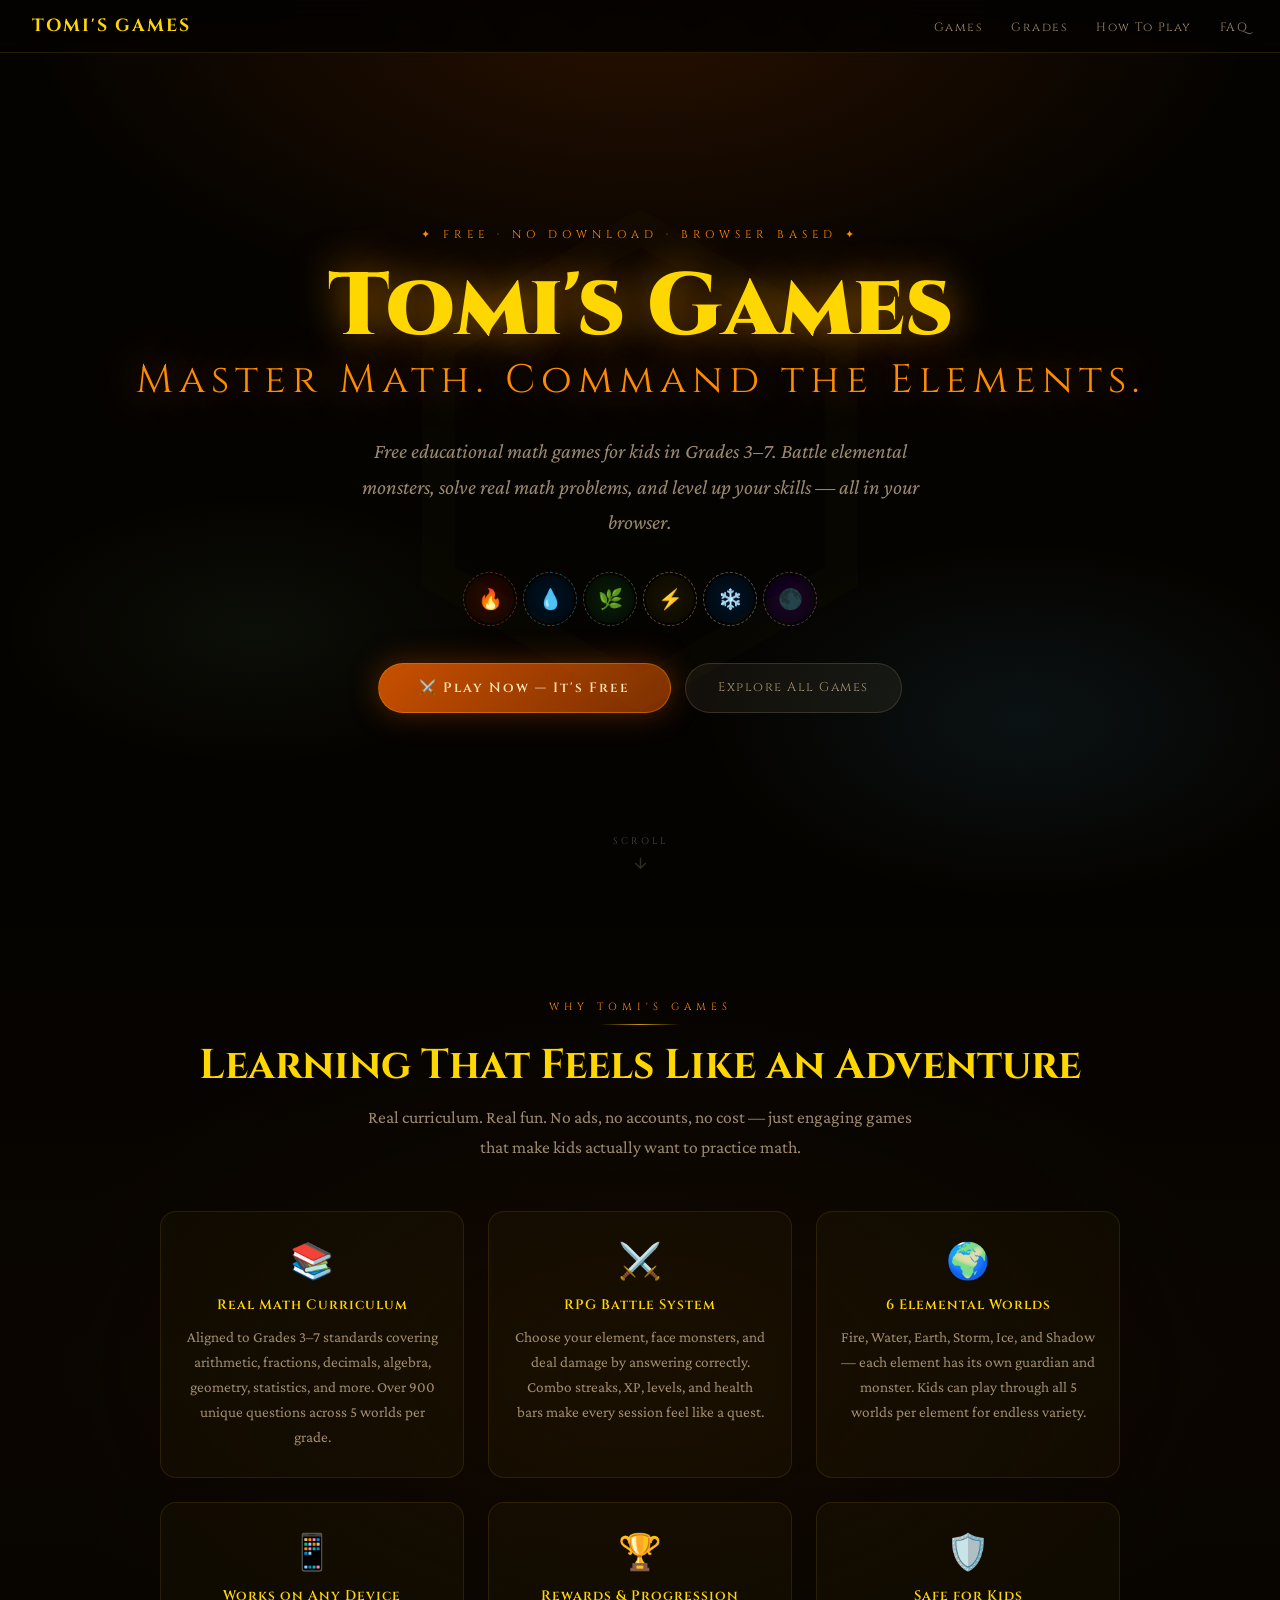
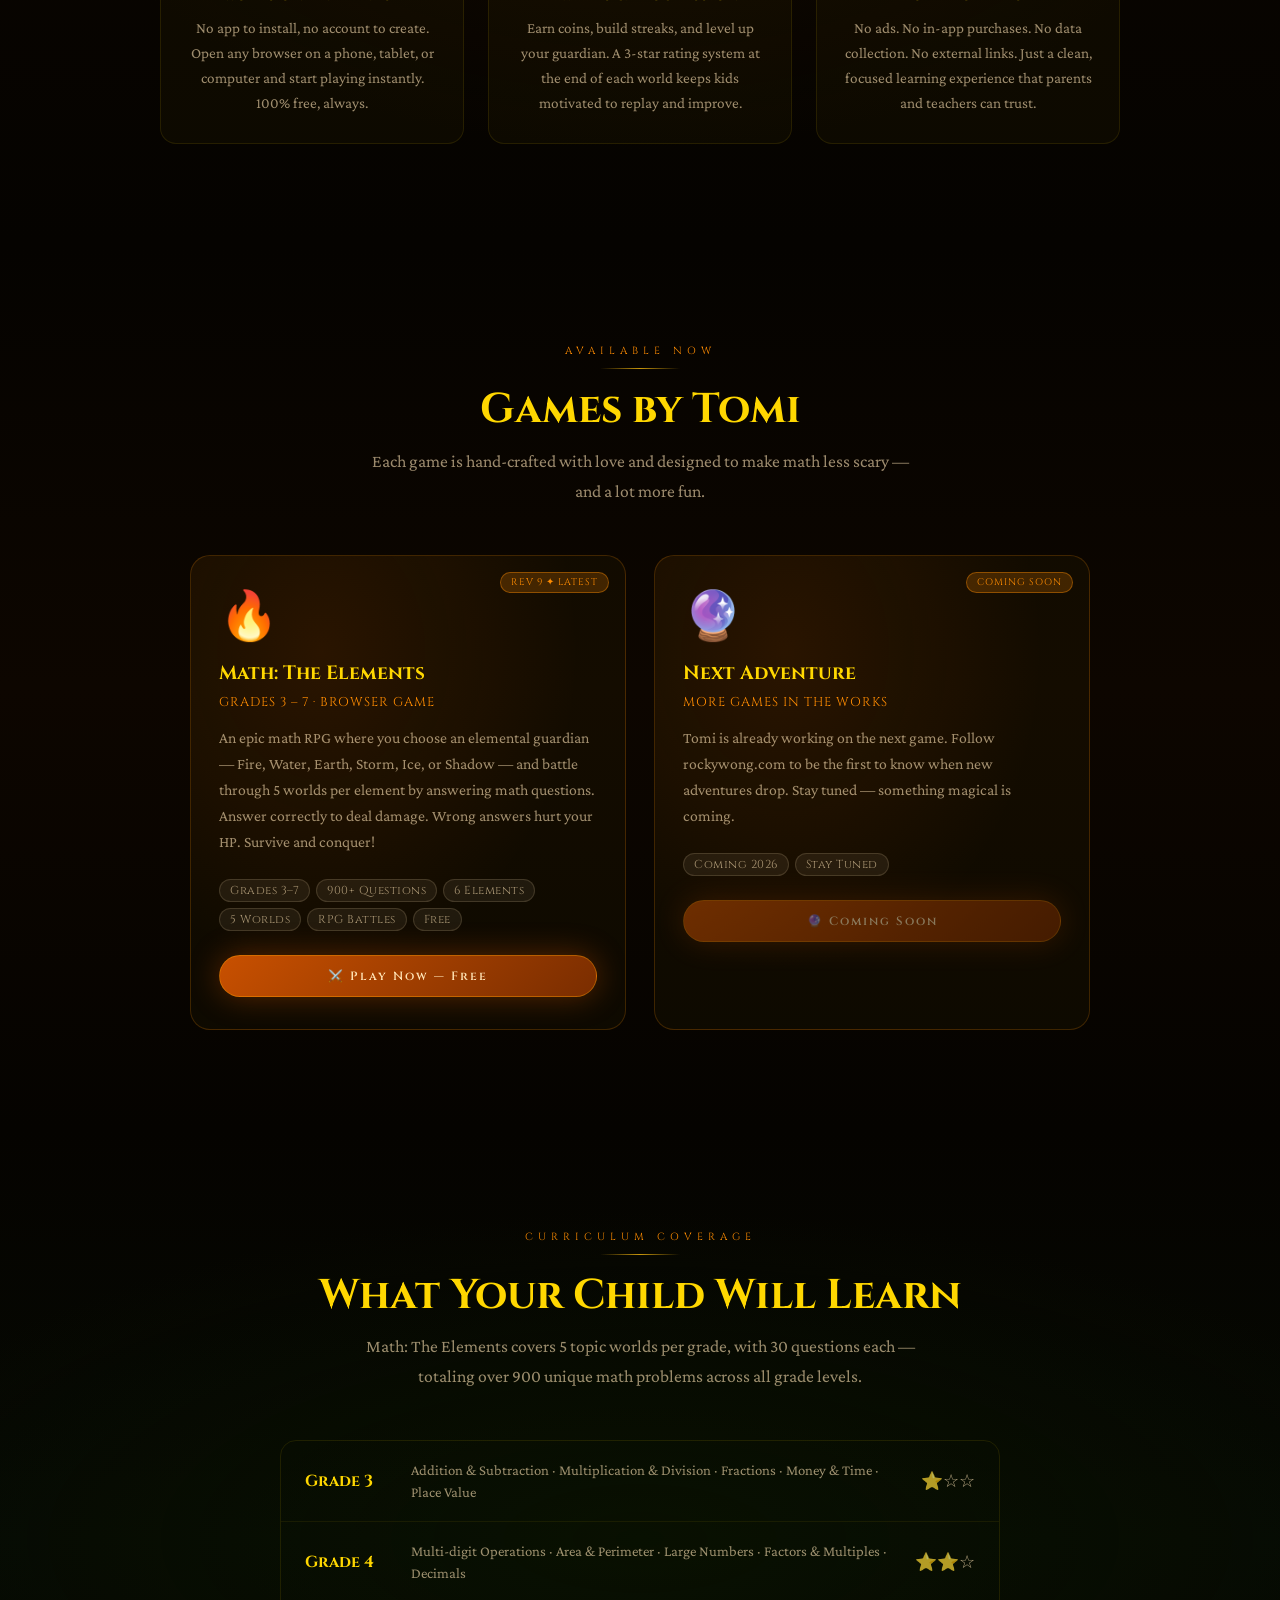
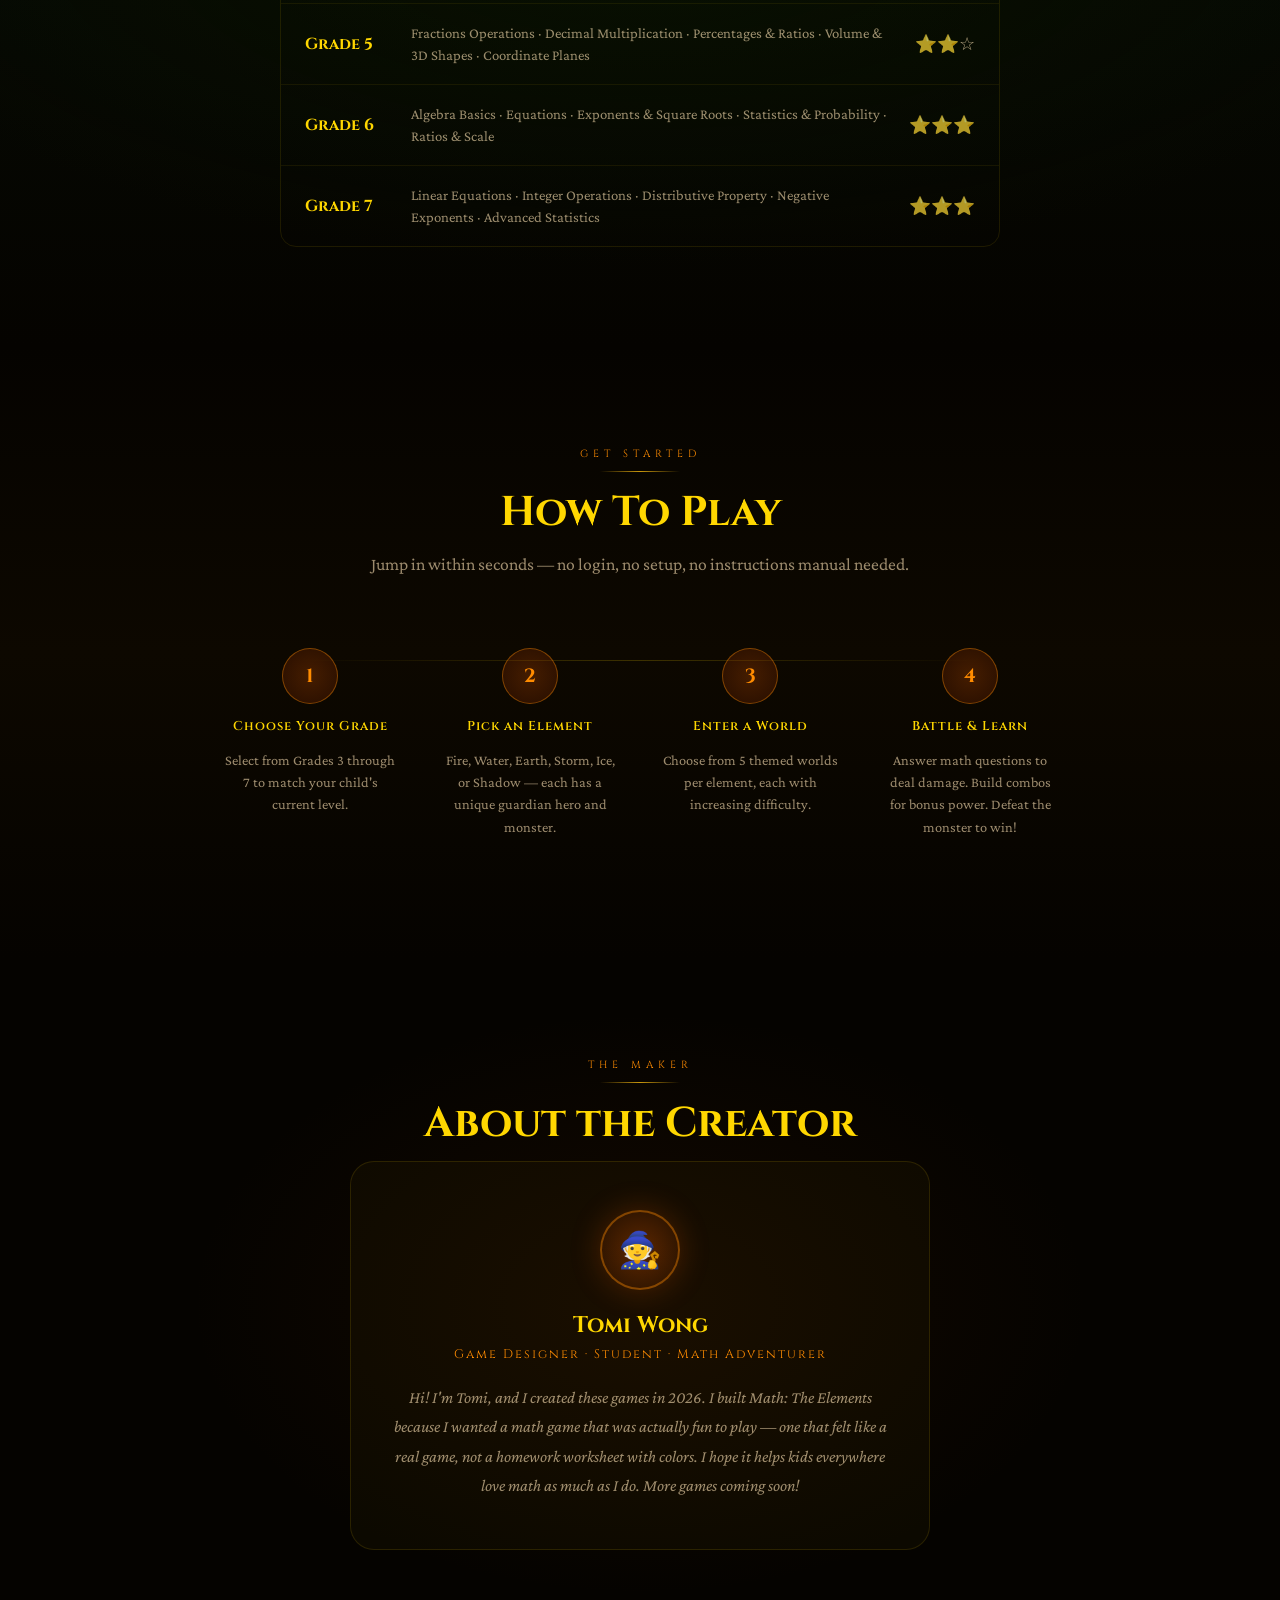
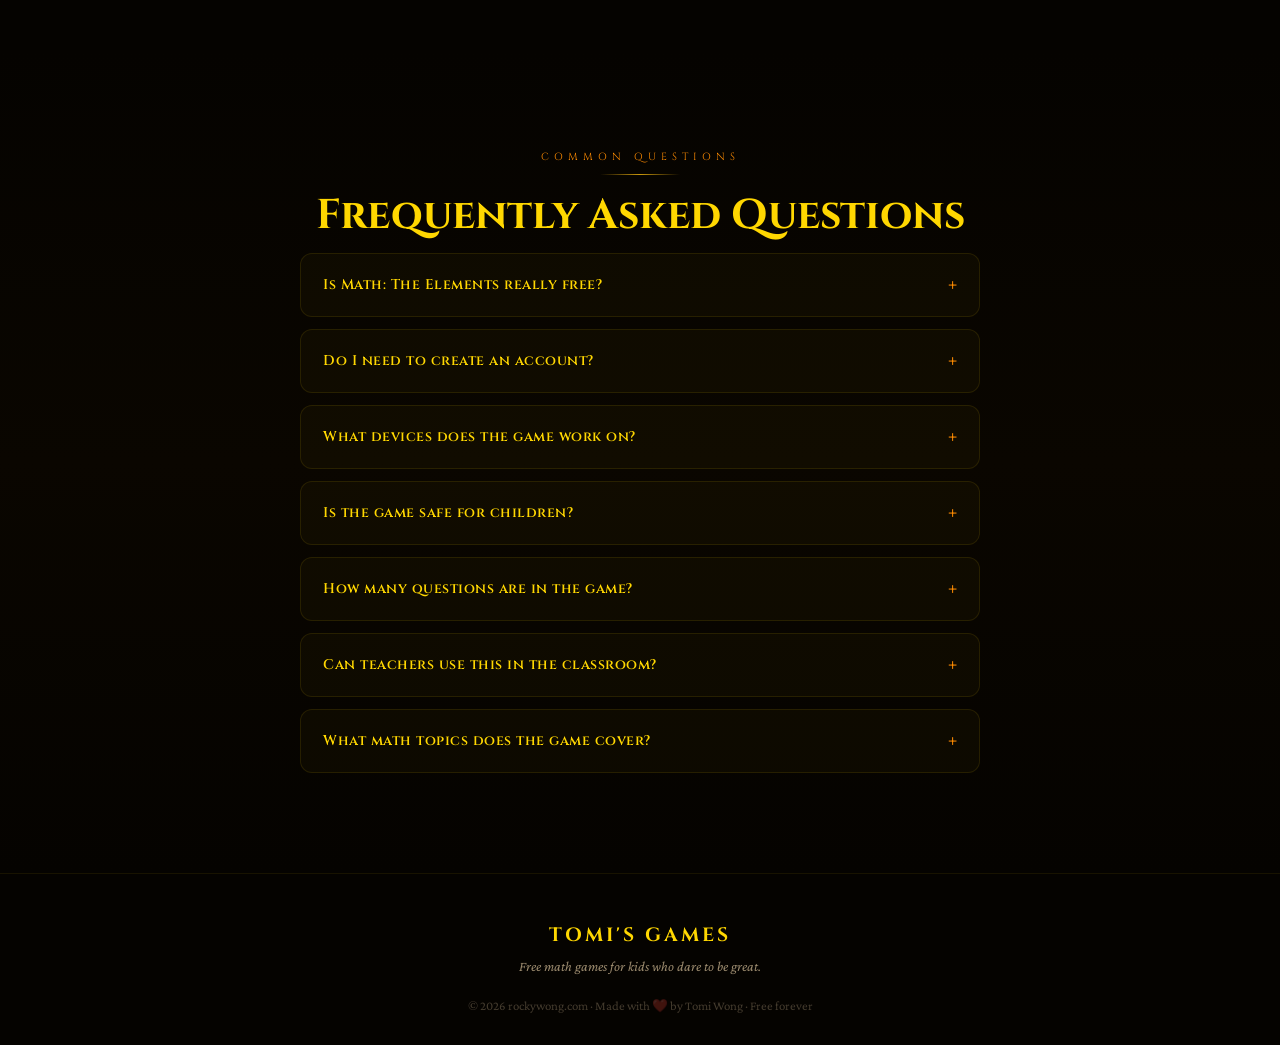
==== commit 0659d5b2: "Add files via upload" ====
--- a/index.html
+++ b/index.html
@@ -3,6 +3,7 @@
 <head>
   <meta charset="UTF-8">
   <meta name="viewport" content="width=device-width, initial-scale=1.0">
+  <meta name="google-site-verification" content="LdNwCnFE3_pQNAMaNvvCM6LlpbDAECVR-IfErve1Pvw" />
 
   <!-- ═══════════════════════════════════════════════
        PRIMARY SEO TAGS
@@ -23,6 +24,7 @@
   <meta property="og:title" content="Tomi's Games — Free Math Games for Kids Grades 3–7">
   <meta property="og:description" content="Battle monsters and master elemental magic by solving real math problems. A free browser game for grades 3–7 — no app, no download, just play.">
   <meta property="og:image" content="https://rockywong.com/preview.png">
+  <meta property="og:image:alt" content="Math: The Elements — Free Math RPG for Kids">
   <meta property="og:site_name" content="rockywong.com">
   <meta property="og:locale" content="en_US">
 
@@ -54,7 +56,7 @@
       {
         "@type": "WebApplication",
         "name": "Math: The Elements",
-        "url": "https://rockywong.com/MathTheElements_8.html",
+        "url": "https://rockywong12.github.io/Tomi_Games2026/MathTheElements_9.html",
         "description": "A free browser-based math RPG game where kids in grades 3–7 battle monsters by answering math questions across 6 elemental worlds.",
         "applicationCategory": "EducationalApplication",
         "operatingSystem": "Any (browser-based)",
@@ -844,7 +846,7 @@
       </div>
 
       <div class="cta-group">
-        <a href="/MathTheElements_8.html" class="btn-primary" aria-label="Play Math: The Elements now">
+        <a href="https://rockywong12.github.io/Tomi_Games2026/MathTheElements_9.html" class="btn-primary" aria-label="Play Math: The Elements now">
           ⚔️ Play Now — It's Free
         </a>
         <a href="#games" class="btn-secondary" aria-label="See all games">
@@ -921,7 +923,7 @@
 
         <!-- Game Card 1 -->
         <article class="game-card">
-          <span class="game-card-badge">REV 8 ✦ LATEST</span>
+          <span class="game-card-badge">REV 9 ✦ LATEST</span>
           <span class="game-card-icon" aria-hidden="true">🔥</span>
           <h3 class="game-card-title">Math: The Elements</h3>
           <p class="game-card-sub">GRADES 3 – 7 · BROWSER GAME</p>
@@ -938,13 +940,13 @@
             <span class="tag">RPG Battles</span>
             <span class="tag">Free</span>
           </div>
-          <a href="/MathTheElements_8.html" class="btn-primary" aria-label="Play Math: The Elements">
+          <a href="https://rockywong12.github.io/Tomi_Games2026/MathTheElements_9.html" class="btn-primary" aria-label="Play Math: The Elements">
             ⚔️ Play Now — Free
           </a>
         </article>
 
         <!-- Game Card 2 — Placeholder for future game -->
-        <article class="game-card" style="opacity:0.5; pointer-events:none;">
+        <article class="game-card" style="opacity:0.5; pointer-events:none;" aria-hidden="true">
           <span class="game-card-badge">COMING SOON</span>
           <span class="game-card-icon" aria-hidden="true">🔮</span>
           <h3 class="game-card-title">Next Adventure</h3>
@@ -957,9 +959,9 @@
             <span class="tag">Coming 2026</span>
             <span class="tag">Stay Tuned</span>
           </div>
-          <a href="#" class="btn-primary" aria-disabled="true" style="opacity:0.5;">
+          <span class="btn-primary" style="opacity:0.5; display:inline-block; text-align:center; width:100%; padding:12px 24px; font-size:0.75rem;">
             🔮 Coming Soon
-          </a>
+          </span>
         </article>
 
       </div>
@@ -1137,7 +1139,7 @@
       <a href="#how-to-play">How To Play</a>
       <a href="#creator">About</a>
       <a href="#faq">FAQ</a>
-      <a href="/MathTheElements_8.html">Play Now</a>
+      <a href="https://rockywong12.github.io/Tomi_Games2026/MathTheElements_9.html">Play Now</a>
     </nav>
     <p class="footer-copy">© 2026 rockywong.com · Made with ❤️ by Tomi Wong · Free forever</p>
   </footer>
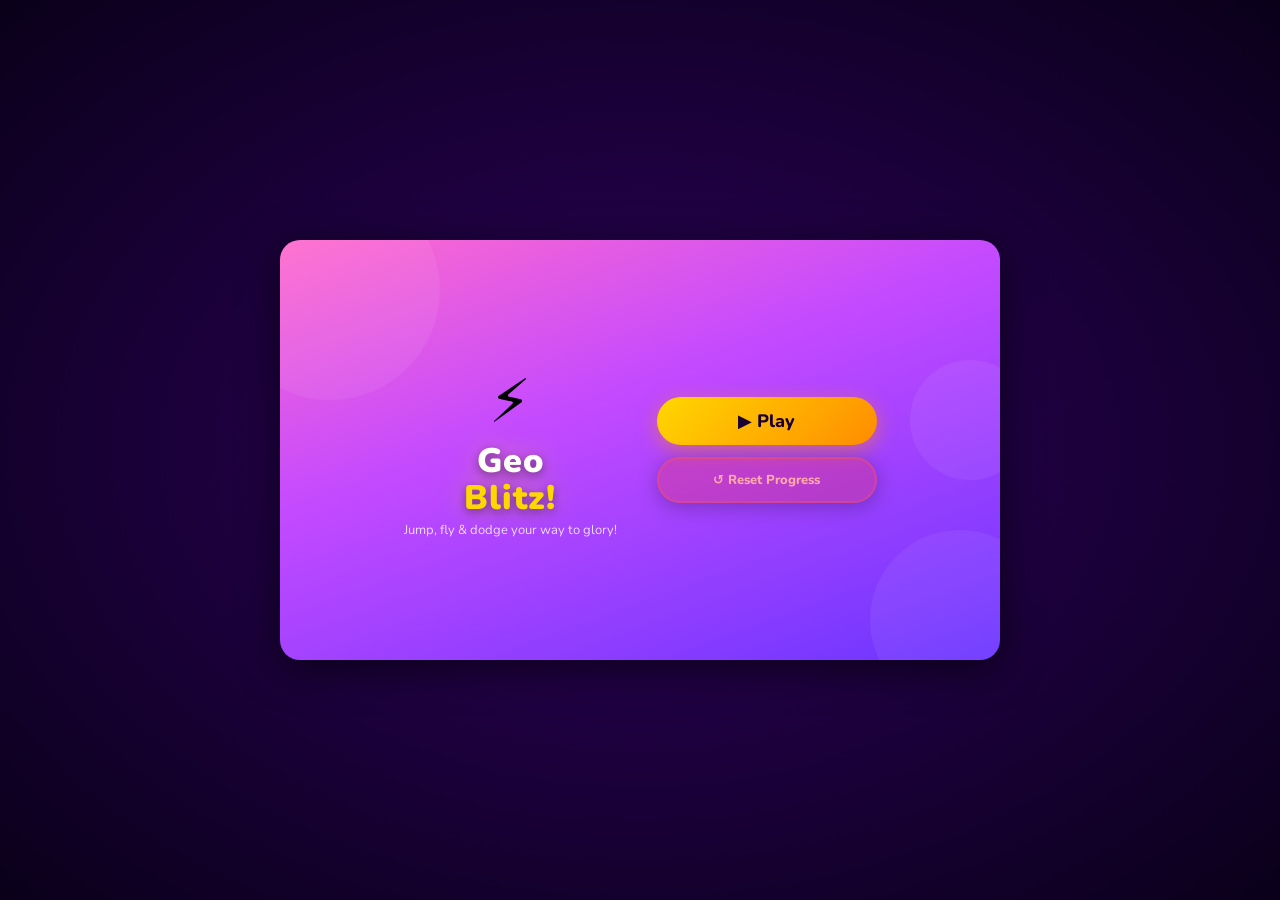
==== commit b13c50d8: "Add files via upload" ====
--- a/index.html
+++ b/index.html
@@ -1,1224 +1,109 @@
 <!DOCTYPE html>
 <html lang="en">
 <head>
-  <meta charset="UTF-8">
-  <meta name="viewport" content="width=device-width, initial-scale=1.0">
-  <meta name="google-site-verification" content="LdNwCnFE3_pQNAMaNvvCM6LlpbDAECVR-IfErve1Pvw" />
-
-  <!-- ═══════════════════════════════════════════════
-       PRIMARY SEO TAGS
-  ═══════════════════════════════════════════════ -->
-  <title>Tomi's Games — Free Math Games for Kids Grades 3–7 | rockywong.com</title>
-  <meta name="description" content="Free browser-based math games for kids in grades 3–7. Battle monsters, master the elements, and level up your math skills with Math: The Elements — no download needed.">
-  <meta name="keywords" content="free math games for kids, math games grades 3-7, educational math game, math RPG for kids, fun math games online, math battle game, grade 3 math game, grade 4 math game, grade 5 math game, grade 6 math game, grade 7 math game, browser math game, tomi games">
-  <meta name="author" content="Tomi Wong">
-  <meta name="robots" content="index, follow">
-  <meta name="theme-color" content="#050300">
-  <link rel="canonical" href="https://rockywong.com/">
-
-  <!-- ═══════════════════════════════════════════════
-       OPEN GRAPH (Facebook, TikTok, Discord previews)
-  ═══════════════════════════════════════════════ -->
-  <meta property="og:type" content="website">
-  <meta property="og:url" content="https://rockywong.com/">
-  <meta property="og:title" content="Tomi's Games — Free Math Games for Kids Grades 3–7">
-  <meta property="og:description" content="Battle monsters and master elemental magic by solving real math problems. A free browser game for grades 3–7 — no app, no download, just play.">
-  <meta property="og:image" content="https://rockywong.com/preview.png">
-  <meta property="og:image:alt" content="Math: The Elements — Free Math RPG for Kids">
-  <meta property="og:site_name" content="rockywong.com">
-  <meta property="og:locale" content="en_US">
-
-  <!-- ═══════════════════════════════════════════════
-       TWITTER / X CARD
-  ═══════════════════════════════════════════════ -->
-  <meta name="twitter:card" content="summary_large_image">
-  <meta name="twitter:title" content="Tomi's Games — Free Math Games for Kids">
-  <meta name="twitter:description" content="Free browser-based math RPG for grades 3–7. No download needed.">
-  <meta name="twitter:image" content="https://rockywong.com/preview.png">
-
-  <!-- ═══════════════════════════════════════════════
-       STRUCTURED DATA — WebSite + WebApplication
-  ═══════════════════════════════════════════════ -->
-  <script type="application/ld+json">
-  {
-    "@context": "https://schema.org",
-    "@graph": [
-      {
-        "@type": "WebSite",
-        "name": "Tomi's Games",
-        "url": "https://rockywong.com",
-        "description": "Free educational math games for kids in grades 3 through 7",
-        "author": {
-          "@type": "Person",
-          "name": "Tomi Wong"
-        }
-      },
-      {
-        "@type": "WebApplication",
-        "name": "Math: The Elements",
-        "url": "https://rockywong12.github.io/Tomi_Games2026/MathTheElements_9.html",
-        "description": "A free browser-based math RPG game where kids in grades 3–7 battle monsters by answering math questions across 6 elemental worlds.",
-        "applicationCategory": "EducationalApplication",
-        "operatingSystem": "Any (browser-based)",
-        "browserRequirements": "HTML5 compatible browser",
-        "isAccessibleForFree": true,
-        "educationalUse": ["practice", "assessment"],
-        "typicalAgeRange": "8-13",
-        "teaches": "Mathematics",
-        "educationalAlignment": {
-          "@type": "AlignmentObject",
-          "educationalFramework": "Common Core State Standards",
-          "targetGrade": "3-7"
-        },
-        "author": {
-          "@type": "Person",
-          "name": "Tomi Wong"
-        },
-        "offers": {
-          "@type": "Offer",
-          "price": "0",
-          "priceCurrency": "USD"
-        }
-      }
-    ]
-  }
-  </script>
-
-  <!-- ═══════════════════════════════════════════════
-       FONTS
-  ═══════════════════════════════════════════════ -->
-  <link rel="preconnect" href="https://fonts.googleapis.com">
-  <link rel="preconnect" href="https://fonts.gstatic.com" crossorigin>
-  <link href="https://fonts.googleapis.com/css2?family=Cinzel:wght@400;600;700;900&family=Crimson+Pro:ital,wght@0,300;0,400;0,600;1,400&display=swap" rel="stylesheet">
-
-  <style>
-    /* ── RESET & BASE ─────────────────────────────── */
-    *, *::before, *::after { box-sizing: border-box; margin: 0; padding: 0; }
-
-    :root {
-      --gold:      #FFD700;
-      --gold-dim:  #C8960C;
-      --amber:     #FF8C00;
-      --cream:     #FFE4B5;
-      --cream-dim: rgba(255,228,181,0.6);
-      --void:      #050300;
-      --deep:      #0d0800;
-      --fire:      #FF6B35;
-      --water:     #4FC3F7;
-      --earth:     #81C784;
-      --storm:     #FFD54F;
-      --ice:       #B3E5FC;
-      --shadow:    #CE93D8;
-    }
-
-    html { scroll-behavior: smooth; }
-
-    body {
-      font-family: 'Crimson Pro', Georgia, serif;
-      background: var(--void);
-      color: var(--cream);
-      overflow-x: hidden;
-      min-height: 100vh;
-    }
-
-    /* ── STAR FIELD ───────────────────────────────── */
-    #starfield {
-      position: fixed;
-      inset: 0;
-      pointer-events: none;
-      z-index: 0;
-      overflow: hidden;
-    }
-    .star {
-      position: absolute;
-      background: white;
-      border-radius: 50%;
-      animation: twinkle var(--dur, 3s) ease-in-out infinite;
-      animation-delay: var(--delay, 0s);
-      opacity: 0.15;
-    }
-    @keyframes twinkle {
-      0%, 100% { opacity: 0.1; transform: scale(1); }
-      50%       { opacity: 0.8; transform: scale(1.4); }
-    }
-
-    /* ── NOISE OVERLAY ────────────────────────────── */
-    body::before {
-      content: '';
-      position: fixed;
-      inset: 0;
-      background-image: url("data:image/svg+xml,%3Csvg viewBox='0 0 256 256' xmlns='http://www.w3.org/2000/svg'%3E%3Cfilter id='noise'%3E%3CfeTurbulence type='fractalNoise' baseFrequency='0.9' numOctaves='4' stitchTiles='stitch'/%3E%3C/filter%3E%3Crect width='100%25' height='100%25' filter='url(%23noise)' opacity='0.03'/%3E%3C/svg%3E");
-      pointer-events: none;
-      z-index: 0;
-      opacity: 0.4;
-    }
-
-    /* ── LAYOUT ───────────────────────────────────── */
-    main { position: relative; z-index: 1; }
-
-    /* ── NAV ──────────────────────────────────────── */
-    nav {
-      position: fixed;
-      top: 0; left: 0; right: 0;
-      z-index: 100;
-      padding: 14px 32px;
-      display: flex;
-      align-items: center;
-      justify-content: space-between;
-      background: rgba(5,3,0,0.85);
-      backdrop-filter: blur(12px);
-      border-bottom: 1px solid rgba(255,215,0,0.12);
-    }
-    .nav-logo {
-      font-family: 'Cinzel', serif;
-      font-weight: 700;
-      font-size: 1.1rem;
-      color: var(--gold);
-      text-decoration: none;
-      letter-spacing: 2px;
-    }
-    .nav-links {
-      display: flex;
-      gap: 28px;
-      list-style: none;
-    }
-    .nav-links a {
-      font-family: 'Cinzel', serif;
-      font-size: 0.75rem;
-      color: var(--cream-dim);
-      text-decoration: none;
-      letter-spacing: 1.5px;
-      transition: color 0.2s;
-    }
-    .nav-links a:hover { color: var(--gold); }
-
-    /* ── HERO ─────────────────────────────────────── */
-    #hero {
-      min-height: 100vh;
-      display: flex;
-      flex-direction: column;
-      align-items: center;
-      justify-content: center;
-      text-align: center;
-      padding: 100px 24px 60px;
-      background:
-        radial-gradient(ellipse 80% 60% at 50% 0%, rgba(200,80,0,0.18) 0%, transparent 60%),
-        radial-gradient(ellipse 50% 40% at 80% 80%, rgba(79,195,247,0.08) 0%, transparent 50%),
-        radial-gradient(ellipse 40% 30% at 20% 70%, rgba(129,199,132,0.06) 0%, transparent 50%),
-        var(--void);
-      position: relative;
-      overflow: hidden;
-    }
-
-    /* Rune ring decoration */
-    #hero::after {
-      content: '⬡';
-      position: absolute;
-      font-size: 600px;
-      color: rgba(255,215,0,0.015);
-      top: 50%;
-      left: 50%;
-      transform: translate(-50%, -50%);
-      pointer-events: none;
-      animation: slowSpin 60s linear infinite;
-    }
-    @keyframes slowSpin { from { transform: translate(-50%,-50%) rotate(0); } to { transform: translate(-50%,-50%) rotate(360deg); } }
-
-    .hero-eyebrow {
-      font-family: 'Cinzel', serif;
-      font-size: 0.7rem;
-      letter-spacing: 5px;
-      color: var(--amber);
-      margin-bottom: 20px;
-      opacity: 0;
-      animation: fadeUp 0.8s ease forwards 0.2s;
-    }
-
-    h1.hero-title {
-      font-family: 'Cinzel', serif;
-      font-weight: 900;
-      font-size: clamp(2.8rem, 8vw, 5.5rem);
-      line-height: 1.05;
-      color: var(--gold);
-      text-shadow:
-        0 0 40px rgba(255,140,0,0.6),
-        0 0 80px rgba(255,215,0,0.2);
-      margin-bottom: 12px;
-      opacity: 0;
-      animation: fadeUp 0.8s ease forwards 0.4s;
-    }
-    h1.hero-title span {
-      display: block;
-      font-size: 0.45em;
-      letter-spacing: 6px;
-      color: var(--amber);
-      font-weight: 400;
-      margin-top: 6px;
-    }
-
-    .hero-subtitle {
-      font-size: clamp(1.05rem, 2.5vw, 1.3rem);
-      color: var(--cream-dim);
-      max-width: 560px;
-      line-height: 1.7;
-      margin: 20px auto 36px;
-      font-style: italic;
-      opacity: 0;
-      animation: fadeUp 0.8s ease forwards 0.6s;
-    }
-
-    /* Element orbs row */
-    .elements-row {
-      display: flex;
-      gap: 12px;
-      justify-content: center;
-      flex-wrap: wrap;
-      margin-bottom: 40px;
-      opacity: 0;
-      animation: fadeUp 0.8s ease forwards 0.8s;
-    }
-    .elem-pip {
-      width: 48px; height: 48px;
-      border-radius: 50%;
-      display: flex; align-items: center; justify-content: center;
-      font-size: 20px;
-      position: relative;
-      animation: orbFloat 3s ease-in-out infinite;
-    }
-    .elem-pip::after {
-      content: '';
-      position: absolute;
-      inset: -3px;
-      border-radius: 50%;
-      border: 1px dashed currentColor;
-      opacity: 0.4;
-      animation: orbSpin 6s linear infinite;
-    }
-    @keyframes orbFloat { 0%,100%{transform:translateY(0)} 50%{transform:translateY(-6px)} }
-    @keyframes orbSpin  { from{transform:rotate(0)} to{transform:rotate(360deg)} }
-
-    .ep-fire    { background: radial-gradient(circle,#2a0800,#0d0200); color: var(--fire);   animation-delay: 0s; }
-    .ep-water   { background: radial-gradient(circle,#001428,#000509); color: var(--water);  animation-delay: 0.3s; }
-    .ep-earth   { background: radial-gradient(circle,#0a1f0a,#020802); color: var(--earth);  animation-delay: 0.6s; }
-    .ep-storm   { background: radial-gradient(circle,#1a1400,#080600); color: var(--storm);  animation-delay: 0.9s; }
-    .ep-ice     { background: radial-gradient(circle,#001428,#000509); color: var(--ice);    animation-delay: 1.2s; }
-    .ep-shadow  { background: radial-gradient(circle,#1a0028,#060010); color: var(--shadow); animation-delay: 1.5s; }
-
-    /* CTA Buttons */
-    .cta-group {
-      display: flex;
-      gap: 14px;
-      flex-wrap: wrap;
-      justify-content: center;
-      opacity: 0;
-      animation: fadeUp 0.8s ease forwards 1s;
-    }
-    .btn-primary {
-      background: linear-gradient(135deg, #C85000, #7a2d00);
-      color: var(--cream);
-      padding: 15px 40px;
-      border-radius: 32px;
-      font-family: 'Cinzel', serif;
-      font-size: 0.85rem;
-      font-weight: 600;
-      letter-spacing: 2px;
-      text-decoration: none;
-      border: 1px solid rgba(255,160,0,0.4);
-      box-shadow: 0 0 30px rgba(200,80,0,0.4);
-      transition: all 0.25s;
-      display: inline-block;
-    }
-    .btn-primary:hover {
-      transform: translateY(-2px);
-      box-shadow: 0 0 50px rgba(255,140,0,0.6);
-      color: var(--gold);
-    }
-    .btn-secondary {
-      background: rgba(255,228,181,0.06);
-      color: var(--cream-dim);
-      padding: 15px 32px;
-      border-radius: 32px;
-      font-family: 'Cinzel', serif;
-      font-size: 0.8rem;
-      letter-spacing: 1.5px;
-      text-decoration: none;
-      border: 1px solid rgba(255,228,181,0.15);
-      transition: all 0.25s;
-      display: inline-block;
-    }
-    .btn-secondary:hover {
-      background: rgba(255,228,181,0.1);
-      color: var(--cream);
-      transform: translateY(-2px);
-    }
-
-    @keyframes fadeUp {
-      from { opacity: 0; transform: translateY(20px); }
-      to   { opacity: 1; transform: translateY(0); }
-    }
-
-    /* Scroll hint */
-    .scroll-hint {
-      position: absolute;
-      bottom: 28px;
-      left: 50%;
-      transform: translateX(-50%);
-      display: flex;
-      flex-direction: column;
-      align-items: center;
-      gap: 6px;
-      opacity: 0.3;
-      animation: bounce 2s ease-in-out infinite;
-    }
-    .scroll-hint span {
-      font-family: 'Cinzel', serif;
-      font-size: 0.6rem;
-      letter-spacing: 3px;
-      color: var(--cream);
-    }
-    .scroll-hint svg { width: 18px; opacity: 0.6; }
-    @keyframes bounce { 0%,100%{transform:translateX(-50%) translateY(0)} 50%{transform:translateX(-50%) translateY(6px)} }
-
-    /* ── SECTION SHARED ───────────────────────────── */
-    section { position: relative; z-index: 1; }
-
-    .section-eyebrow {
-      font-family: 'Cinzel', serif;
-      font-size: 0.65rem;
-      letter-spacing: 5px;
-      color: var(--amber);
-      text-align: center;
-      margin-bottom: 10px;
-    }
-    .section-title {
-      font-family: 'Cinzel', serif;
-      font-size: clamp(1.6rem, 4vw, 2.6rem);
-      font-weight: 700;
-      color: var(--gold);
-      text-align: center;
-      margin-bottom: 12px;
-      line-height: 1.2;
-    }
-    .section-lead {
-      font-size: 1.1rem;
-      color: var(--cream-dim);
-      text-align: center;
-      max-width: 560px;
-      margin: 0 auto 48px;
-      line-height: 1.7;
-    }
-
-    .divider {
-      width: 80px;
-      height: 1px;
-      background: linear-gradient(90deg, transparent, var(--gold-dim), transparent);
-      margin: 0 auto 16px;
-    }
-
-    /* ── ABOUT / FEATURES ─────────────────────────── */
-    #about {
-      padding: 100px 24px;
-      background:
-        radial-gradient(ellipse 60% 50% at 50% 50%, rgba(20,10,0,0.8) 0%, transparent 80%),
-        linear-gradient(180deg, var(--void) 0%, #0a0500 50%, var(--void) 100%);
-    }
-
-    .features-grid {
-      display: grid;
-      grid-template-columns: repeat(auto-fit, minmax(240px, 1fr));
-      gap: 24px;
-      max-width: 960px;
-      margin: 0 auto;
-    }
-    .feature-card {
-      background: rgba(255,215,0,0.03);
-      border: 1px solid rgba(255,215,0,0.1);
-      border-radius: 16px;
-      padding: 28px 24px;
-      text-align: center;
-      transition: all 0.3s;
-      position: relative;
-      overflow: hidden;
-    }
-    .feature-card::before {
-      content: '';
-      position: absolute;
-      inset: 0;
-      background: radial-gradient(ellipse at 50% 0%, rgba(255,140,0,0.08), transparent 60%);
-      opacity: 0;
-      transition: opacity 0.3s;
-    }
-    .feature-card:hover { transform: translateY(-4px); border-color: rgba(255,215,0,0.25); }
-    .feature-card:hover::before { opacity: 1; }
-    .feature-icon { font-size: 2.2rem; margin-bottom: 14px; display: block; }
-    .feature-title {
-      font-family: 'Cinzel', serif;
-      font-size: 0.85rem;
-      font-weight: 600;
-      color: var(--gold);
-      letter-spacing: 1px;
-      margin-bottom: 10px;
-    }
-    .feature-text {
-      font-size: 0.95rem;
-      color: var(--cream-dim);
-      line-height: 1.65;
-    }
-
-    /* ── GAMES SECTION ────────────────────────────── */
-    #games {
-      padding: 100px 24px;
-      background: linear-gradient(180deg, var(--void) 0%, #0d0600 50%, var(--void) 100%);
-    }
-
-    .games-grid {
-      display: grid;
-      grid-template-columns: repeat(auto-fit, minmax(280px, 1fr));
-      gap: 28px;
-      max-width: 900px;
-      margin: 0 auto;
-    }
-    .game-card {
-      background: radial-gradient(ellipse at 30% 20%, rgba(200,80,0,0.12), transparent 60%),
-                  rgba(255,215,0,0.03);
-      border: 1px solid rgba(255,140,0,0.2);
-      border-radius: 20px;
-      padding: 32px 28px;
-      position: relative;
-      overflow: hidden;
-      transition: all 0.3s;
-    }
-    .game-card:hover {
-      transform: translateY(-5px);
-      border-color: rgba(255,215,0,0.4);
-      box-shadow: 0 20px 60px rgba(200,80,0,0.2);
-    }
-    .game-card-badge {
-      position: absolute;
-      top: 16px; right: 16px;
-      background: rgba(255,140,0,0.2);
-      border: 1px solid rgba(255,140,0,0.4);
-      border-radius: 20px;
-      padding: 3px 10px;
-      font-family: 'Cinzel', serif;
-      font-size: 0.6rem;
-      color: var(--amber);
-      letter-spacing: 1px;
-    }
-    .game-card-icon { font-size: 3rem; margin-bottom: 16px; display: block; }
-    .game-card-title {
-      font-family: 'Cinzel', serif;
-      font-size: 1.2rem;
-      font-weight: 700;
-      color: var(--gold);
-      margin-bottom: 8px;
-    }
-    .game-card-sub {
-      font-size: 0.8rem;
-      color: var(--amber);
-      font-family: 'Cinzel', serif;
-      letter-spacing: 1px;
-      margin-bottom: 14px;
-    }
-    .game-card-desc {
-      font-size: 0.98rem;
-      color: var(--cream-dim);
-      line-height: 1.65;
-      margin-bottom: 24px;
-    }
-    .game-tags {
-      display: flex;
-      flex-wrap: wrap;
-      gap: 6px;
-      margin-bottom: 24px;
-    }
-    .tag {
-      background: rgba(255,228,181,0.07);
-      border: 1px solid rgba(255,228,181,0.15);
-      border-radius: 20px;
-      padding: 3px 10px;
-      font-size: 0.72rem;
-      color: var(--cream-dim);
-      font-family: 'Cinzel', serif;
-      letter-spacing: 0.5px;
-    }
-    .game-card .btn-primary {
-      width: 100%;
-      text-align: center;
-      padding: 12px 24px;
-      font-size: 0.75rem;
-    }
-
-    /* ── GRADES SECTION ───────────────────────────── */
-    #grades {
-      padding: 100px 24px;
-      background:
-        radial-gradient(ellipse 80% 50% at 50% 50%, rgba(10,20,0,0.6) 0%, transparent 80%),
-        linear-gradient(180deg, var(--void) 0%, #060a03 50%, var(--void) 100%);
-    }
-
-    .grades-table {
-      max-width: 720px;
-      margin: 0 auto;
-      border: 1px solid rgba(255,215,0,0.1);
-      border-radius: 16px;
-      overflow: hidden;
-    }
-    .grade-row {
-      display: grid;
-      grid-template-columns: 90px 1fr auto;
-      align-items: center;
-      padding: 18px 24px;
-      border-bottom: 1px solid rgba(255,215,0,0.07);
-      transition: background 0.2s;
-      gap: 16px;
-    }
-    .grade-row:last-child { border-bottom: none; }
-    .grade-row:hover { background: rgba(255,215,0,0.04); }
-    .grade-label {
-      font-family: 'Cinzel', serif;
-      font-size: 1rem;
-      font-weight: 700;
-      color: var(--gold);
-    }
-    .grade-topics {
-      font-size: 0.92rem;
-      color: var(--cream-dim);
-      line-height: 1.5;
-    }
-    .grade-level {
-      font-size: 1.1rem;
-      opacity: 0.7;
-      white-space: nowrap;
-    }
-
-    /* ── HOW TO PLAY ──────────────────────────────── */
-    #how-to-play {
-      padding: 100px 24px;
-      background: linear-gradient(180deg, var(--void) 0%, #0d0800 50%, var(--void) 100%);
-    }
-
-    .steps-row {
-      display: grid;
-      grid-template-columns: repeat(auto-fit, minmax(180px, 1fr));
-      gap: 20px;
-      max-width: 860px;
-      margin: 0 auto;
-      position: relative;
-    }
-    .steps-row::before {
-      content: '';
-      position: absolute;
-      top: 32px;
-      left: 10%;
-      right: 10%;
-      height: 1px;
-      background: linear-gradient(90deg, transparent, rgba(255,215,0,0.2), transparent);
-    }
-    .step {
-      display: flex;
-      flex-direction: column;
-      align-items: center;
-      text-align: center;
-      gap: 14px;
-      padding: 20px 12px;
-    }
-    .step-num {
-      width: 56px; height: 56px;
-      border-radius: 50%;
-      background: radial-gradient(circle, rgba(200,80,0,0.3), rgba(100,30,0,0.3));
-      border: 1px solid rgba(255,140,0,0.4);
-      display: flex; align-items: center; justify-content: center;
-      font-family: 'Cinzel', serif;
-      font-size: 1.2rem;
-      font-weight: 700;
-      color: var(--amber);
-      position: relative;
-      z-index: 1;
-    }
-    .step-title {
-      font-family: 'Cinzel', serif;
-      font-size: 0.8rem;
-      font-weight: 600;
-      color: var(--gold);
-      letter-spacing: 1px;
-    }
-    .step-text {
-      font-size: 0.9rem;
-      color: var(--cream-dim);
-      line-height: 1.55;
-    }
-
-    /* ── ABOUT CREATOR ────────────────────────────── */
-    #creator {
-      padding: 100px 24px;
-      background:
-        radial-gradient(ellipse 50% 60% at 50% 50%, rgba(100,40,0,0.15), transparent 70%),
-        var(--void);
-    }
-    .creator-card {
-      max-width: 580px;
-      margin: 0 auto;
-      background: rgba(255,215,0,0.03);
-      border: 1px solid rgba(255,215,0,0.12);
-      border-radius: 24px;
-      padding: 48px 40px;
-      text-align: center;
-    }
-    .creator-avatar {
-      width: 80px; height: 80px;
-      border-radius: 50%;
-      background: radial-gradient(circle, rgba(200,80,0,0.4), rgba(50,20,0,0.4));
-      border: 2px solid rgba(255,140,0,0.4);
-      display: flex; align-items: center; justify-content: center;
-      font-size: 2.2rem;
-      margin: 0 auto 20px;
-      box-shadow: 0 0 30px rgba(200,80,0,0.3);
-    }
-    .creator-name {
-      font-family: 'Cinzel', serif;
-      font-size: 1.4rem;
-      font-weight: 700;
-      color: var(--gold);
-      margin-bottom: 6px;
-    }
-    .creator-role {
-      font-size: 0.78rem;
-      font-family: 'Cinzel', serif;
-      letter-spacing: 2px;
-      color: var(--amber);
-      margin-bottom: 20px;
-    }
-    .creator-bio {
-      font-size: 1.05rem;
-      color: var(--cream-dim);
-      line-height: 1.75;
-      font-style: italic;
-    }
-
-    /* ── FAQ ──────────────────────────────────────── */
-    #faq {
-      padding: 100px 24px;
-      background: linear-gradient(180deg, var(--void) 0%, #0a0600 50%, var(--void) 100%);
-    }
-    .faq-list {
-      max-width: 680px;
-      margin: 0 auto;
-      display: flex;
-      flex-direction: column;
-      gap: 12px;
-    }
-    .faq-item {
-      background: rgba(255,215,0,0.03);
-      border: 1px solid rgba(255,215,0,0.1);
-      border-radius: 12px;
-      overflow: hidden;
-    }
-    .faq-q {
-      padding: 18px 22px;
-      font-family: 'Cinzel', serif;
-      font-size: 0.88rem;
-      font-weight: 600;
-      color: var(--gold);
-      cursor: pointer;
-      display: flex;
-      justify-content: space-between;
-      align-items: center;
-      letter-spacing: 0.5px;
-      transition: background 0.2s;
-    }
-    .faq-q:hover { background: rgba(255,215,0,0.05); }
-    .faq-q::after { content: '+'; font-size: 1.2rem; color: var(--amber); transition: transform 0.3s; }
-    .faq-item.open .faq-q::after { transform: rotate(45deg); }
-    .faq-a {
-      max-height: 0;
-      overflow: hidden;
-      transition: max-height 0.35s ease, padding 0.35s ease;
-      padding: 0 22px;
-      font-size: 0.97rem;
-      color: var(--cream-dim);
-      line-height: 1.7;
-    }
-    .faq-item.open .faq-a {
-      max-height: 200px;
-      padding: 0 22px 18px;
-    }
-
-    /* ── FOOTER ───────────────────────────────────── */
-    footer {
-      padding: 48px 24px 32px;
-      border-top: 1px solid rgba(255,215,0,0.08);
-      text-align: center;
-      position: relative;
-      z-index: 1;
-    }
-    .footer-logo {
-      font-family: 'Cinzel', serif;
-      font-size: 1.2rem;
-      font-weight: 700;
-      color: var(--gold);
-      letter-spacing: 3px;
-      margin-bottom: 10px;
-    }
-    .footer-tagline {
-      font-size: 0.88rem;
-      color: var(--cream-dim);
-      font-style: italic;
-      margin-bottom: 24px;
-    }
-    .footer-links {
-      display: flex;
-      gap: 24px;
-      justify-content: center;
-      flex-wrap: wrap;
-      margin-bottom: 28px;
-    }
-    .footer-links a {
-      font-family: 'Cinzel', serif;
-      font-size: 0.7rem;
-      letter-spacing: 1.5px;
-      color: var(--cream-dim);
-      text-decoration: none;
-      transition: color 0.2s;
-    }
-    .footer-links a:hover { color: var(--gold); }
-    .footer-copy {
-      font-size: 0.8rem;
-      color: rgba(255,228,181,0.25);
-    }
-
-    /* ── RESPONSIVE ───────────────────────────────── */
-    @media (max-width: 600px) {
-      nav { padding: 12px 18px; }
-      .nav-links { gap: 16px; }
-      .nav-links a { font-size: 0.68rem; }
-      .steps-row::before { display: none; }
-      .grade-row { grid-template-columns: 70px 1fr; }
-      .grade-level { display: none; }
-      .creator-card { padding: 36px 24px; }
-    }
-  </style>
+  <meta charset="UTF-8" />
+  <meta name="viewport" content="width=device-width, initial-scale=1.0, maximum-scale=1.0, user-scalable=no" />
+  <meta name="apple-mobile-web-app-capable" content="yes" />
+  <meta name="mobile-web-app-capable" content="yes" />
+  <!-- Suggest landscape orientation to browsers that honour it -->
+  <meta name="screen-orientation" content="landscape" />
+  <title>Geo Blitz! 🎮</title>
+  <link rel="preconnect" href="https://fonts.googleapis.com" />
+  <link href="https://fonts.googleapis.com/css2?family=Nunito:wght@700;800;900&display=swap" rel="stylesheet" />
+  <link rel="stylesheet" href="css/style.css" />
 </head>
-
 <body>
 
-  <!-- ── STAR FIELD ── -->
-  <div id="starfield" aria-hidden="true"></div>
+<!-- ══════════════════════════════════════ ROTATE OVERLAY (portrait) ══════ -->
+<div id="rotate-overlay">
+  <div class="rotate-icon">📱</div>
+  <h2>Rotate Your Device!</h2>
+  <p>Geo Blitz! plays in landscape mode.<br/>Turn your phone sideways for the best experience.</p>
+</div>
 
-  <!-- ── NAV ── -->
-  <nav role="navigation" aria-label="Main navigation">
-    <a href="/" class="nav-logo" aria-label="Tomi's Games home">TOMI'S GAMES</a>
-    <ul class="nav-links">
-      <li><a href="#games">Games</a></li>
-      <li><a href="#grades">Grades</a></li>
-      <li><a href="#how-to-play">How To Play</a></li>
-      <li><a href="#faq">FAQ</a></li>
-    </ul>
-  </nav>
+<div id="app">
 
-  <main>
+  <!-- ════════════════════════════════════════════════════ MAIN MENU ══════ -->
+  <div id="screen-menu" class="screen">
+    <div class="menu-bg-circles">
+      <span></span><span></span><span></span>
+    </div>
+    <div class="menu-logo">
+      <span class="menu-logo-icon">⚡</span>
+      <h1>Geo<br/><span>Blitz!</span></h1>
+      <p>Jump, fly &amp; dodge your way to glory!</p>
+    </div>
+    <div class="menu-buttons">
+      <button id="btn-play"  class="btn btn-primary">▶ Play</button>
+      <button id="btn-reset" class="btn btn-danger">↺ Reset Progress</button>
+    </div>
+  </div>
 
-    <!-- ══════════════════════════════════════════════
-         HERO
-    ══════════════════════════════════════════════ -->
-    <section id="hero" aria-label="Welcome to Tomi's Games">
-      <p class="hero-eyebrow" aria-hidden="true">✦ FREE · NO DOWNLOAD · BROWSER BASED ✦</p>
+  <!-- ══════════════════════════════════════════════ CHARACTER SELECT ══════ -->
+  <div id="screen-char-select" class="screen">
+    <div class="screen-header">
+      <button id="btn-char-back" class="btn btn-back">← Back</button>
+      <span class="screen-title">Pick Your Hero!</span>
+    </div>
+    <div id="char-desc" class="char-desc-box">Select a character to see their ability.</div>
+    <div id="char-grid"></div>
+    <div class="char-footer">
+      <button id="btn-char-go" class="btn btn-primary" style="width:100%">Let's Go! →</button>
+    </div>
+  </div>
 
-      <h1 class="hero-title">
-        Tomi's Games
-        <span>Master Math. Command the Elements.</span>
-      </h1>
+  <!-- ══════════════════════════════════════════════════ WORLD MAP ══════ -->
+  <div id="screen-world-map" class="screen">
+    <div class="screen-header">
+      <button id="btn-world-back" class="btn btn-back">← Back</button>
+      <span class="screen-title">Choose a World!</span>
+    </div>
+    <div id="world-cards"></div>
+  </div>
 
-      <p class="hero-subtitle">
-        Free educational math games for kids in Grades 3–7.
-        Battle elemental monsters, solve real math problems,
-        and level up your skills — all in your browser.
-      </p>
+  <!-- ════════════════════════════════════════════════ LEVEL SELECT ══════ -->
+  <div id="screen-level-select" class="screen">
+    <div class="screen-header">
+      <button id="btn-level-back" class="btn btn-back">← Back</button>
+      <span id="level-world-title" class="screen-title"></span>
+    </div>
+    <div id="level-grid"></div>
+  </div>
 
-      <!-- Element orbs — purely decorative, hidden from screen readers -->
-      <div class="elements-row" aria-hidden="true">
-        <div class="elem-pip ep-fire"   title="Fire">🔥</div>
-        <div class="elem-pip ep-water"  title="Water">💧</div>
-        <div class="elem-pip ep-earth"  title="Earth">🌿</div>
-        <div class="elem-pip ep-storm"  title="Storm">⚡</div>
-        <div class="elem-pip ep-ice"    title="Ice">❄️</div>
-        <div class="elem-pip ep-shadow" title="Shadow">🌑</div>
+  <!-- ══════════════════════════════════════════════════════ GAME ══════ -->
+  <div id="screen-game" class="screen">
+    <canvas id="gameCanvas"></canvas>
+  </div>
+
+  <!-- ════════════════════════════════════════════════════ RESULTS ══════ -->
+  <div id="screen-results" class="screen">
+    <div class="results-inner">
+      <div class="result-trophy">🏆</div>
+      <div id="result-level-name">Level Name</div>
+      <div id="result-stars">
+        <span class="star empty">★</span><span class="star empty">★</span>
+        <span class="star empty">★</span><span class="star empty">★</span>
+        <span class="star empty">★</span>
       </div>
+      <div id="result-msg">Great job!</div>
+      <div id="result-deaths">💀 Deaths: 0</div>
+      <div class="result-buttons">
+        <button id="btn-result-next"  class="btn btn-primary">Next ▶</button>
+        <button id="btn-result-retry" class="btn btn-secondary">↺ Retry</button>
+        <button id="btn-result-menu"  class="btn btn-secondary">🗺 Worlds</button>
+      </div>
+    </div>
+  </div>
 
-      <div class="cta-group">
-        <a href="https://rockywong12.github.io/Tomi_Games2026/MathTheElements_9.html" class="btn-primary" aria-label="Play Math: The Elements now">
-          ⚔️ Play Now — It's Free
-        </a>
-        <a href="#games" class="btn-secondary" aria-label="See all games">
-          Explore All Games
-        </a>
-      </div>
+</div><!-- /#app -->
 
-      <div class="scroll-hint" aria-hidden="true">
-        <span>SCROLL</span>
-        <svg viewBox="0 0 24 24" fill="none" stroke="#FFE4B5" stroke-width="2">
-          <path d="M12 5v14M5 12l7 7 7-7"/>
-        </svg>
-      </div>
-    </section>
-
-    <!-- ══════════════════════════════════════════════
-         ABOUT / FEATURES
-    ══════════════════════════════════════════════ -->
-    <section id="about" aria-labelledby="about-title">
-      <p class="section-eyebrow">WHY TOMI'S GAMES</p>
-      <div class="divider" aria-hidden="true"></div>
-      <h2 class="section-title" id="about-title">Learning That Feels Like an Adventure</h2>
-      <p class="section-lead">
-        Real curriculum. Real fun. No ads, no accounts, no cost —
-        just engaging games that make kids actually want to practice math.
-      </p>
-
-      <div class="features-grid">
-        <article class="feature-card">
-          <span class="feature-icon" aria-hidden="true">📚</span>
-          <h3 class="feature-title">Real Math Curriculum</h3>
-          <p class="feature-text">Aligned to Grades 3–7 standards covering arithmetic, fractions, decimals, algebra, geometry, statistics, and more. Over 900 unique questions across 5 worlds per grade.</p>
-        </article>
-        <article class="feature-card">
-          <span class="feature-icon" aria-hidden="true">⚔️</span>
-          <h3 class="feature-title">RPG Battle System</h3>
-          <p class="feature-text">Choose your element, face monsters, and deal damage by answering correctly. Combo streaks, XP, levels, and health bars make every session feel like a quest.</p>
-        </article>
-        <article class="feature-card">
-          <span class="feature-icon" aria-hidden="true">🌍</span>
-          <h3 class="feature-title">6 Elemental Worlds</h3>
-          <p class="feature-text">Fire, Water, Earth, Storm, Ice, and Shadow — each element has its own guardian and monster. Kids can play through all 5 worlds per element for endless variety.</p>
-        </article>
-        <article class="feature-card">
-          <span class="feature-icon" aria-hidden="true">📱</span>
-          <h3 class="feature-title">Works on Any Device</h3>
-          <p class="feature-text">No app to install, no account to create. Open any browser on a phone, tablet, or computer and start playing instantly. 100% free, always.</p>
-        </article>
-        <article class="feature-card">
-          <span class="feature-icon" aria-hidden="true">🏆</span>
-          <h3 class="feature-title">Rewards & Progression</h3>
-          <p class="feature-text">Earn coins, build streaks, and level up your guardian. A 3-star rating system at the end of each world keeps kids motivated to replay and improve.</p>
-        </article>
-        <article class="feature-card">
-          <span class="feature-icon" aria-hidden="true">🛡️</span>
-          <h3 class="feature-title">Safe for Kids</h3>
-          <p class="feature-text">No ads. No in-app purchases. No data collection. No external links. Just a clean, focused learning experience that parents and teachers can trust.</p>
-        </article>
-      </div>
-    </section>
-
-    <!-- ══════════════════════════════════════════════
-         GAMES
-    ══════════════════════════════════════════════ -->
-    <section id="games" aria-labelledby="games-title">
-      <p class="section-eyebrow">AVAILABLE NOW</p>
-      <div class="divider" aria-hidden="true"></div>
-      <h2 class="section-title" id="games-title">Games by Tomi</h2>
-      <p class="section-lead">
-        Each game is hand-crafted with love and designed to make math less scary — and a lot more fun.
-      </p>
-
-      <div class="games-grid">
-
-        <!-- Game Card 1 -->
-        <article class="game-card">
-          <span class="game-card-badge">REV 9 ✦ LATEST</span>
-          <span class="game-card-icon" aria-hidden="true">🔥</span>
-          <h3 class="game-card-title">Math: The Elements</h3>
-          <p class="game-card-sub">GRADES 3 – 7 · BROWSER GAME</p>
-          <p class="game-card-desc">
-            An epic math RPG where you choose an elemental guardian — Fire, Water, Earth, Storm,
-            Ice, or Shadow — and battle through 5 worlds per element by answering math questions.
-            Answer correctly to deal damage. Wrong answers hurt your HP. Survive and conquer!
-          </p>
-          <div class="game-tags" aria-label="Game features">
-            <span class="tag">Grades 3–7</span>
-            <span class="tag">900+ Questions</span>
-            <span class="tag">6 Elements</span>
-            <span class="tag">5 Worlds</span>
-            <span class="tag">RPG Battles</span>
-            <span class="tag">Free</span>
-          </div>
-          <a href="https://rockywong12.github.io/Tomi_Games2026/MathTheElements_9.html" class="btn-primary" aria-label="Play Math: The Elements">
-            ⚔️ Play Now — Free
-          </a>
-        </article>
-
-        <!-- Game Card 2 — Placeholder for future game -->
-        <article class="game-card" style="opacity:0.5; pointer-events:none;" aria-hidden="true">
-          <span class="game-card-badge">COMING SOON</span>
-          <span class="game-card-icon" aria-hidden="true">🔮</span>
-          <h3 class="game-card-title">Next Adventure</h3>
-          <p class="game-card-sub">MORE GAMES IN THE WORKS</p>
-          <p class="game-card-desc">
-            Tomi is already working on the next game. Follow rockywong.com to be the first
-            to know when new adventures drop. Stay tuned — something magical is coming.
-          </p>
-          <div class="game-tags">
-            <span class="tag">Coming 2026</span>
-            <span class="tag">Stay Tuned</span>
-          </div>
-          <span class="btn-primary" style="opacity:0.5; display:inline-block; text-align:center; width:100%; padding:12px 24px; font-size:0.75rem;">
-            🔮 Coming Soon
-          </span>
-        </article>
-
-      </div>
-    </section>
-
-    <!-- ══════════════════════════════════════════════
-         GRADES
-    ══════════════════════════════════════════════ -->
-    <section id="grades" aria-labelledby="grades-title">
-      <p class="section-eyebrow">CURRICULUM COVERAGE</p>
-      <div class="divider" aria-hidden="true"></div>
-      <h2 class="section-title" id="grades-title">What Your Child Will Learn</h2>
-      <p class="section-lead">
-        Math: The Elements covers 5 topic worlds per grade, with 30 questions each —
-        totaling over 900 unique math problems across all grade levels.
-      </p>
-
-      <div class="grades-table" role="table" aria-label="Grade-by-grade curriculum overview">
-        <div class="grade-row" role="row">
-          <div class="grade-label" role="cell">Grade 3</div>
-          <div class="grade-topics" role="cell">Addition &amp; Subtraction · Multiplication &amp; Division · Fractions · Money &amp; Time · Place Value</div>
-          <div class="grade-level" role="cell" aria-label="Difficulty: beginner">⭐☆☆</div>
-        </div>
-        <div class="grade-row" role="row">
-          <div class="grade-label" role="cell">Grade 4</div>
-          <div class="grade-topics" role="cell">Multi-digit Operations · Area &amp; Perimeter · Large Numbers · Factors &amp; Multiples · Decimals</div>
-          <div class="grade-level" role="cell" aria-label="Difficulty: easy">⭐⭐☆</div>
-        </div>
-        <div class="grade-row" role="row">
-          <div class="grade-label" role="cell">Grade 5</div>
-          <div class="grade-topics" role="cell">Fractions Operations · Decimal Multiplication · Percentages &amp; Ratios · Volume &amp; 3D Shapes · Coordinate Planes</div>
-          <div class="grade-level" role="cell" aria-label="Difficulty: intermediate">⭐⭐☆</div>
-        </div>
-        <div class="grade-row" role="row">
-          <div class="grade-label" role="cell">Grade 6</div>
-          <div class="grade-topics" role="cell">Algebra Basics · Equations · Exponents &amp; Square Roots · Statistics &amp; Probability · Ratios &amp; Scale</div>
-          <div class="grade-level" role="cell" aria-label="Difficulty: challenging">⭐⭐⭐</div>
-        </div>
-        <div class="grade-row" role="row">
-          <div class="grade-label" role="cell">Grade 7</div>
-          <div class="grade-topics" role="cell">Linear Equations · Integer Operations · Distributive Property · Negative Exponents · Advanced Statistics</div>
-          <div class="grade-level" role="cell" aria-label="Difficulty: advanced">⭐⭐⭐</div>
-        </div>
-      </div>
-    </section>
-
-    <!-- ══════════════════════════════════════════════
-         HOW TO PLAY
-    ══════════════════════════════════════════════ -->
-    <section id="how-to-play" aria-labelledby="howtoplay-title">
-      <p class="section-eyebrow">GET STARTED</p>
-      <div class="divider" aria-hidden="true"></div>
-      <h2 class="section-title" id="howtoplay-title">How To Play</h2>
-      <p class="section-lead">
-        Jump in within seconds — no login, no setup, no instructions manual needed.
-      </p>
-
-      <div class="steps-row">
-        <div class="step">
-          <div class="step-num" aria-hidden="true">1</div>
-          <h3 class="step-title">Choose Your Grade</h3>
-          <p class="step-text">Select from Grades 3 through 7 to match your child's current level.</p>
-        </div>
-        <div class="step">
-          <div class="step-num" aria-hidden="true">2</div>
-          <h3 class="step-title">Pick an Element</h3>
-          <p class="step-text">Fire, Water, Earth, Storm, Ice, or Shadow — each has a unique guardian hero and monster.</p>
-        </div>
-        <div class="step">
-          <div class="step-num" aria-hidden="true">3</div>
-          <h3 class="step-title">Enter a World</h3>
-          <p class="step-text">Choose from 5 themed worlds per element, each with increasing difficulty.</p>
-        </div>
-        <div class="step">
-          <div class="step-num" aria-hidden="true">4</div>
-          <h3 class="step-title">Battle &amp; Learn</h3>
-          <p class="step-text">Answer math questions to deal damage. Build combos for bonus power. Defeat the monster to win!</p>
-        </div>
-      </div>
-    </section>
-
-    <!-- ══════════════════════════════════════════════
-         ABOUT CREATOR
-    ══════════════════════════════════════════════ -->
-    <section id="creator" aria-labelledby="creator-title">
-      <p class="section-eyebrow">THE MAKER</p>
-      <div class="divider" aria-hidden="true"></div>
-      <h2 class="section-title" id="creator-title">About the Creator</h2>
-
-      <div class="creator-card">
-        <div class="creator-avatar" aria-hidden="true">🧙</div>
-        <h3 class="creator-name">Tomi Wong</h3>
-        <p class="creator-role">Game Designer · Student · Math Adventurer</p>
-        <p class="creator-bio">
-          Hi! I'm Tomi, and I created these games in 2026. I built Math: The Elements
-          because I wanted a math game that was actually fun to play — one that felt
-          like a real game, not a homework worksheet with colors. I hope it helps
-          kids everywhere love math as much as I do. More games coming soon!
-        </p>
-      </div>
-    </section>
-
-    <!-- ══════════════════════════════════════════════
-         FAQ  (structured data bonus for SEO)
-    ══════════════════════════════════════════════ -->
-    <section id="faq" aria-labelledby="faq-title">
-      <p class="section-eyebrow">COMMON QUESTIONS</p>
-      <div class="divider" aria-hidden="true"></div>
-      <h2 class="section-title" id="faq-title">Frequently Asked Questions</h2>
-
-      <div class="faq-list">
-        <div class="faq-item">
-          <div class="faq-q" role="button" tabindex="0" aria-expanded="false">Is Math: The Elements really free?</div>
-          <div class="faq-a">Yes — 100% free, forever. No hidden fees, no premium tiers, no ads. Just open the game and play.</div>
-        </div>
-        <div class="faq-item">
-          <div class="faq-q" role="button" tabindex="0" aria-expanded="false">Do I need to create an account?</div>
-          <div class="faq-a">No account needed at all. Just visit the page and start playing immediately. No email, no password, no sign-up.</div>
-        </div>
-        <div class="faq-item">
-          <div class="faq-q" role="button" tabindex="0" aria-expanded="false">What devices does the game work on?</div>
-          <div class="faq-a">Math: The Elements works on any device with a modern browser — smartphones, tablets, Chromebooks, laptops, and desktop computers. No app download needed.</div>
-        </div>
-        <div class="faq-item">
-          <div class="faq-q" role="button" tabindex="0" aria-expanded="false">Is the game safe for children?</div>
-          <div class="faq-a">Absolutely. The game contains no ads, no external links, no social features, and collects no personal data from players. It is a fully self-contained educational game.</div>
-        </div>
-        <div class="faq-item">
-          <div class="faq-q" role="button" tabindex="0" aria-expanded="false">How many questions are in the game?</div>
-          <div class="faq-a">There are over 900 unique math questions across all grade levels. Each grade (3–7) has 5 worlds with 30 questions each, covering different math topics per world.</div>
-        </div>
-        <div class="faq-item">
-          <div class="faq-q" role="button" tabindex="0" aria-expanded="false">Can teachers use this in the classroom?</div>
-          <div class="faq-a">Yes! Math: The Elements is perfect for classroom use — no setup, no accounts, works on any school device. Students just open the URL and start playing. Great as a math center activity or reward game.</div>
-        </div>
-        <div class="faq-item">
-          <div class="faq-q" role="button" tabindex="0" aria-expanded="false">What math topics does the game cover?</div>
-          <div class="faq-a">The game covers arithmetic, multiplication, division, fractions, decimals, percentages, algebra basics, geometry (area, perimeter, volume), statistics, probability, coordinate planes, ratios, and more — matched to each grade level.</div>
-        </div>
-      </div>
-    </section>
-
-    <!-- FAQ Schema -->
-    <script type="application/ld+json">
-    {
-      "@context": "https://schema.org",
-      "@type": "FAQPage",
-      "mainEntity": [
-        { "@type": "Question", "name": "Is Math: The Elements really free?",
-          "acceptedAnswer": { "@type": "Answer", "text": "Yes — 100% free, forever. No hidden fees, no premium tiers, no ads." } },
-        { "@type": "Question", "name": "Do I need to create an account?",
-          "acceptedAnswer": { "@type": "Answer", "text": "No account needed. Just visit the page and start playing immediately." } },
-        { "@type": "Question", "name": "What devices does the game work on?",
-          "acceptedAnswer": { "@type": "Answer", "text": "It works on any device with a modern browser — smartphones, tablets, Chromebooks, laptops, and desktops. No download needed." } },
-        { "@type": "Question", "name": "Is the game safe for children?",
-          "acceptedAnswer": { "@type": "Answer", "text": "Yes. No ads, no external links, no social features, and no personal data collection." } },
-        { "@type": "Question", "name": "Can teachers use this in the classroom?",
-          "acceptedAnswer": { "@type": "Answer", "text": "Yes! No setup or accounts required. Works on any school device." } }
-      ]
-    }
-    </script>
-
-  </main>
-
-  <!-- ══════════════════════════════════════════════
-       FOOTER
-  ══════════════════════════════════════════════ -->
-  <footer>
-    <div class="footer-logo">TOMI'S GAMES</div>
-    <p class="footer-tagline">Free math games for kids who dare to be great.</p>
-    <nav class="footer-links" aria-label="Footer navigation">
-      <a href="/">Home</a>
-      <a href="#games">Games</a>
-      <a href="#grades">Grades</a>
-      <a href="#how-to-play">How To Play</a>
-      <a href="#creator">About</a>
-      <a href="#faq">FAQ</a>
-      <a href="https://rockywong12.github.io/Tomi_Games2026/MathTheElements_9.html">Play Now</a>
-    </nav>
-    <p class="footer-copy">© 2026 rockywong.com · Made with ❤️ by Tomi Wong · Free forever</p>
-  </footer>
-
-  <!-- ══════════════════════════════════════════════
-       JAVASCRIPT
-  ══════════════════════════════════════════════ -->
-  <script>
-    // ── Star field generator ──
-    (function() {
-      const sf = document.getElementById('starfield');
-      const count = 80;
-      for (let i = 0; i < count; i++) {
-        const star = document.createElement('div');
-        const size = Math.random() * 2.5 + 0.5;
-        star.className = 'star';
-        star.style.cssText = `
-          width:${size}px; height:${size}px;
-          top:${Math.random()*100}%;
-          left:${Math.random()*100}%;
-          --dur:${1.5 + Math.random()*4}s;
-          --delay:${Math.random()*5}s;
-        `;
-        sf.appendChild(star);
-      }
-    })();
-
-    // ── FAQ accordion ──
-    document.querySelectorAll('.faq-q').forEach(q => {
-      q.addEventListener('click', () => {
-        const item = q.closest('.faq-item');
-        const isOpen = item.classList.contains('open');
-        document.querySelectorAll('.faq-item').forEach(i => {
-          i.classList.remove('open');
-          i.querySelector('.faq-q').setAttribute('aria-expanded', 'false');
-        });
-        if (!isOpen) {
-          item.classList.add('open');
-          q.setAttribute('aria-expanded', 'true');
-        }
-      });
-      q.addEventListener('keydown', e => {
-        if (e.key === 'Enter' || e.key === ' ') { e.preventDefault(); q.click(); }
-      });
-    });
-
-    // ── Smooth nav active state on scroll ──
-    const sections = document.querySelectorAll('section[id]');
-    const navLinks = document.querySelectorAll('.nav-links a');
-    const observer = new IntersectionObserver(entries => {
-      entries.forEach(entry => {
-        if (entry.isIntersecting) {
-          navLinks.forEach(link => {
-            link.style.color = link.getAttribute('href') === '#' + entry.target.id
-              ? 'var(--gold)' : '';
-          });
-        }
-      });
-    }, { threshold: 0.4 });
-    sections.forEach(s => observer.observe(s));
-
-    // ── Fade-in on scroll for cards ──
-    const fadeEls = document.querySelectorAll('.feature-card, .game-card, .step, .grade-row, .faq-item');
-    const fadeObs = new IntersectionObserver(entries => {
-      entries.forEach(e => {
-        if (e.isIntersecting) {
-          e.target.style.opacity = '1';
-          e.target.style.transform = 'translateY(0)';
-          fadeObs.unobserve(e.target);
-        }
-      });
-    }, { threshold: 0.1 });
-    fadeEls.forEach(el => {
-      el.style.opacity = '0';
-      el.style.transform = 'translateY(24px)';
-      el.style.transition = 'opacity 0.6s ease, transform 0.6s ease';
-      fadeObs.observe(el);
-    });
-  </script>
-
+<!-- Scripts — load order matters -->
+<script src="js/storage.js"></script>
+<script src="js/sound.js"></script>
+<script src="js/characters.js"></script>
+<script src="js/levels.js"></script>
+<script src="js/game.js"></script>
+<script src="js/ui.js"></script>
+<script src="js/main.js"></script>
 </body>
 </html>
--- a/css/style.css
+++ b/css/style.css
@@ -0,0 +1,485 @@
+/* style.css - Geo Blitz! — Landscape-first layout */
+
+/* ─── Reset & base ─────────────────────────────────────────────────────────── */
+*, *::before, *::after { box-sizing: border-box; margin: 0; padding: 0; }
+
+:root {
+  --font-main: 'Nunito', 'Fredoka One', 'Poppins', system-ui, sans-serif;
+  --shadow-soft: 0 4px 20px rgba(0,0,0,0.25);
+  --shadow-card: 0 6px 28px rgba(0,0,0,0.3);
+  --radius-card: 16px;
+  --radius-btn:  50px;
+}
+
+html, body {
+  width: 100%;
+  height: 100%;
+  overflow: hidden;
+  touch-action: none;
+  user-select: none;
+  -webkit-user-select: none;
+  background: #1a0033;
+  font-family: var(--font-main);
+}
+
+/* ─── Rotate overlay (shown in portrait mode) ──────────────────────────────── */
+#rotate-overlay {
+  display: none;
+  position: fixed;
+  inset: 0;
+  z-index: 9999;
+  background: linear-gradient(160deg, #1A0033, #2D0060);
+  flex-direction: column;
+  align-items: center;
+  justify-content: center;
+  gap: 20px;
+  color: #fff;
+  text-align: center;
+  padding: 30px;
+}
+#rotate-overlay .rotate-icon {
+  font-size: 72px;
+  animation: rotateAnim 1.8s ease-in-out infinite;
+}
+#rotate-overlay h2 {
+  font-size: 24px;
+  font-weight: 900;
+}
+#rotate-overlay p {
+  font-size: 16px;
+  color: rgba(255,255,255,0.7);
+}
+
+@keyframes rotateAnim {
+  0%, 100% { transform: rotate(0deg); }
+  40%       { transform: rotate(90deg); }
+  60%       { transform: rotate(90deg); }
+}
+
+/* Show in portrait mode */
+@media (orientation: portrait) {
+  #rotate-overlay { display: flex; }
+}
+
+/* ─── App wrapper ──────────────────────────────────────────────────────────── */
+#app {
+  display: flex;
+  align-items: center;
+  justify-content: center;
+  width: 100%;
+  height: 100%;
+  background: radial-gradient(ellipse at center, #2d005c 0%, #0a001a 100%);
+}
+
+/* ─── Screen base (landscape: 720×420) ─────────────────────────────────────── */
+.screen {
+  display: none;
+  flex-direction: column;
+  align-items: center;
+  width: 720px;
+  height: 420px;
+  overflow: hidden;
+  position: relative;
+  border-radius: 20px;
+  box-shadow: 0 8px 40px rgba(0,0,0,0.6);
+}
+
+.screen.active {
+  display: flex;
+  animation: fadeInUp 0.25s ease;
+}
+
+/* ─── MAIN MENU ────────────────────────────────────────────────────────────── */
+#screen-menu {
+  background: linear-gradient(160deg, #FF6BCC 0%, #C44AFF 40%, #6B35FF 100%);
+  flex-direction: row;
+  justify-content: center;
+  align-items: center;
+  gap: 40px;
+  padding: 30px 40px;
+}
+
+.menu-bg-circles {
+  position: absolute;
+  inset: 0;
+  overflow: hidden;
+  pointer-events: none;
+}
+.menu-bg-circles span {
+  position: absolute;
+  border-radius: 50%;
+  background: rgba(255,255,255,0.06);
+}
+.menu-bg-circles span:nth-child(1) { width:220px; height:220px; top:-60px; left:-60px; }
+.menu-bg-circles span:nth-child(2) { width:180px; height:180px; bottom:-50px; right:-50px; }
+.menu-bg-circles span:nth-child(3) { width:120px; height:120px; top:120px; right:-30px; }
+
+.menu-logo {
+  position: relative;
+  z-index: 1;
+  text-align: center;
+  flex-shrink: 0;
+}
+.menu-logo-icon {
+  font-size: 60px;
+  display: block;
+  animation: float 2.5s ease-in-out infinite;
+}
+.menu-logo h1 {
+  font-size: 34px;
+  font-weight: 900;
+  color: #fff;
+  text-shadow: 0 3px 10px rgba(0,0,0,0.4), 0 0 28px rgba(255,215,0,0.4);
+  letter-spacing: 1px;
+  line-height: 1.1;
+}
+.menu-logo h1 span { color: #FFD700; }
+.menu-logo p {
+  color: rgba(255,255,255,0.8);
+  font-size: 13px;
+  margin-top: 4px;
+}
+
+.menu-buttons {
+  position: relative;
+  z-index: 1;
+  display: flex;
+  flex-direction: column;
+  gap: 12px;
+  width: 220px;
+}
+
+/* ─── Buttons ──────────────────────────────────────────────────────────────── */
+.btn {
+  display: inline-flex;
+  align-items: center;
+  justify-content: center;
+  gap: 8px;
+  padding: 12px 22px;
+  border: none;
+  border-radius: var(--radius-btn);
+  font-family: var(--font-main);
+  font-size: 16px;
+  font-weight: 800;
+  cursor: pointer;
+  transition: transform 0.1s, box-shadow 0.1s;
+  box-shadow: var(--shadow-soft);
+  outline: none;
+  -webkit-tap-highlight-color: transparent;
+}
+.btn:active { transform: scale(0.95); box-shadow: none; }
+
+.btn-primary {
+  background: linear-gradient(135deg, #FFD700, #FF8C00);
+  color: #1A0033;
+  font-size: 18px;
+  box-shadow: 0 5px 20px rgba(255,140,0,0.5);
+}
+.btn-secondary {
+  background: rgba(255,255,255,0.2);
+  color: #fff;
+  backdrop-filter: blur(6px);
+  border: 2px solid rgba(255,255,255,0.3);
+}
+.btn-danger {
+  background: rgba(255,50,50,0.25);
+  color: #ffaaaa;
+  border: 2px solid rgba(255,80,80,0.4);
+  font-size: 13px;
+}
+.btn-back {
+  background: rgba(255,255,255,0.15);
+  color: #fff;
+  font-size: 14px;
+  padding: 8px 16px;
+  flex-shrink: 0;
+}
+
+/* ─── Screen header ────────────────────────────────────────────────────────── */
+.screen-header {
+  width: 100%;
+  display: flex;
+  align-items: center;
+  padding: 10px 14px 0;
+  gap: 10px;
+  flex-shrink: 0;
+}
+.screen-title {
+  font-size: 20px;
+  font-weight: 900;
+  color: #fff;
+  text-shadow: 0 2px 8px rgba(0,0,0,0.4);
+}
+
+/* ─── CHARACTER SELECT ─────────────────────────────────────────────────────── */
+#screen-char-select {
+  background: linear-gradient(160deg, #1A0033 0%, #2D0060 100%);
+}
+
+.char-desc-box {
+  width: calc(100% - 28px);
+  margin: 6px 14px;
+  background: rgba(255,255,255,0.1);
+  border-radius: 12px;
+  padding: 8px 12px;
+  color: rgba(255,255,255,0.85);
+  font-size: 12px;
+  text-align: center;
+  min-height: 30px;
+  flex-shrink: 0;
+}
+
+#char-grid {
+  display: grid;
+  grid-template-columns: repeat(6, 1fr);
+  gap: 8px;
+  padding: 0 12px;
+  width: 100%;
+  overflow-y: auto;
+  flex: 1;
+}
+
+.char-card {
+  background: rgba(255,255,255,0.08);
+  border: 2px solid rgba(255,255,255,0.15);
+  border-radius: 14px;
+  padding: 8px 4px 8px;
+  display: flex;
+  flex-direction: column;
+  align-items: center;
+  gap: 3px;
+  cursor: pointer;
+  transition: transform 0.15s, border-color 0.15s, box-shadow 0.15s;
+  position: relative;
+}
+.char-card.selected {
+  border-color: var(--char-color);
+  background: rgba(255,255,255,0.16);
+  box-shadow: 0 0 14px var(--char-color);
+  transform: translateY(-2px);
+}
+.char-card:active { transform: scale(0.95); }
+
+.char-preview {
+  width: 60px;
+  height: 60px;
+  display: flex;
+  align-items: center;
+  justify-content: center;
+}
+.char-preview canvas { border-radius: 10px; }
+.char-name     { font-size: 11px; font-weight: 800; color: #fff; }
+.char-mechanic { font-size: 8px; color: rgba(255,255,255,0.6); text-align: center; line-height: 1.2; }
+.char-badge    { font-size: 8px; background: rgba(255,215,0,0.2); color: #FFD700; border-radius: 20px; padding: 2px 5px; }
+
+.char-footer {
+  width: 100%;
+  padding: 8px 14px 12px;
+  flex-shrink: 0;
+}
+
+/* ─── WORLD MAP ────────────────────────────────────────────────────────────── */
+#screen-world-map {
+  background: linear-gradient(160deg, #0A0014 0%, #1A003A 100%);
+}
+
+#world-cards {
+  display: grid;
+  grid-template-columns: repeat(2, 1fr);
+  gap: 10px;
+  padding: 8px 14px 14px;
+  width: 100%;
+  overflow-y: auto;
+  flex: 1;
+}
+
+.world-card {
+  position: relative;
+  border-radius: var(--radius-card);
+  overflow: hidden;
+  cursor: pointer;
+  transition: transform 0.15s, box-shadow 0.15s;
+  box-shadow: var(--shadow-card);
+  min-height: 80px;
+}
+.world-card:active { transform: scale(0.97); }
+.world-card.locked { opacity: 0.55; cursor: default; filter: grayscale(0.4); }
+
+.world-card-bg {
+  position: absolute; inset: 0;
+  background: linear-gradient(135deg, var(--world-top), var(--world-bottom));
+}
+.world-art-canvas {
+  position: absolute;
+  inset: 0;
+  width: 100%;
+  height: 100%;
+  opacity: 0.92;
+  object-fit: cover;
+}
+.world-card-content {
+  position: relative;
+  z-index: 2;
+  padding: 12px 16px;
+  background: linear-gradient(to top, rgba(0,0,0,0.55) 0%, transparent 100%);
+  width: 100%;
+  height: 100%;
+  display: flex;
+  flex-direction: column;
+  justify-content: flex-end;
+}
+.world-name  { font-size: 17px; font-weight: 900; color: #fff; text-shadow: 0 2px 8px rgba(0,0,0,0.8); }
+.world-desc  { font-size: 12px; color: rgba(255,255,255,0.85); margin-top: 2px; text-shadow: 0 1px 4px rgba(0,0,0,0.6); }
+.world-progress {
+  display: flex; gap: 12px; margin-top: 6px;
+  font-size: 12px; color: rgba(255,255,255,0.9); font-weight: 700;
+}
+
+/* ─── LEVEL SELECT ─────────────────────────────────────────────────────────── */
+#screen-level-select {
+  background: linear-gradient(160deg, #0A0014 0%, #1A003A 100%);
+}
+#level-world-title { font-size: 18px; font-weight: 900; color: #fff; }
+
+#level-grid {
+  display: grid;
+  grid-template-columns: repeat(5, 1fr);
+  gap: 8px;
+  padding: 0 12px 12px;
+  width: 100%;
+  overflow-y: auto;
+  flex: 1;
+}
+
+.level-tile {
+  position: relative;
+  border-radius: 14px;
+  overflow: hidden;
+  cursor: pointer;
+  transition: transform 0.15s, box-shadow 0.15s;
+  box-shadow: 0 4px 14px rgba(0,0,0,0.35);
+  display: flex;
+  flex-direction: column;
+  align-items: center;
+  padding: 4px 4px 8px;
+  gap: 2px;
+  background: linear-gradient(135deg, var(--world-top), var(--world-bottom));
+}
+.level-tile::before {
+  content: '';
+  position: absolute; inset: 0;
+  background: rgba(0,0,0,0.15);
+  z-index: 1;
+}
+.level-tile:active { transform: scale(0.96); }
+.level-tile.locked { opacity: 0.5; cursor: default; filter: grayscale(0.3); }
+
+.level-tile-art {
+  width: 100%;
+  height: 54px;
+  display: block;
+  border-radius: 10px 10px 0 0;
+  object-fit: cover;
+  position: relative;
+  z-index: 0;
+  flex-shrink: 0;
+}
+.level-num  { font-size: 20px; font-weight: 900; color: var(--world-obs, #FFD700); text-shadow: 0 2px 8px rgba(0,0,0,0.7); position: relative; z-index: 2; line-height: 1; }
+.level-name { font-size: 9px; font-weight: 800; color: #fff; text-align: center; text-shadow: 0 1px 6px rgba(0,0,0,0.7); flex: 1; position: relative; z-index: 2; line-height: 1.2; }
+.level-stars { display: flex; gap: 1px; position: relative; z-index: 2; }
+.level-lock  { font-size: 16px; position: relative; z-index: 2; }
+
+.star        { font-size: 12px; }
+.star.filled { color: #FFD700; }
+.star.empty  { color: rgba(255,255,255,0.25); }
+
+/* ─── GAME SCREEN ──────────────────────────────────────────────────────────── */
+#screen-game {
+  background: #000;
+  padding: 0;
+  border-radius: 20px;
+  overflow: hidden;
+  justify-content: center;
+  align-items: center;
+  width: 720px;
+  height: 420px;
+}
+#gameCanvas {
+  width: 100%;
+  height: 100%;
+  display: block;
+  touch-action: none;
+}
+
+/* ─── RESULTS SCREEN ───────────────────────────────────────────────────────── */
+#screen-results {
+  background: linear-gradient(160deg, #1A0033 0%, #2D0060 100%);
+  flex-direction: row;
+  justify-content: center;
+  align-items: center;
+  gap: 0;
+  padding: 20px 30px;
+}
+
+.results-inner {
+  display: flex;
+  flex-direction: column;
+  align-items: center;
+  gap: 12px;
+  width: 100%;
+}
+
+.result-trophy   { font-size: 52px; animation: float 2s ease-in-out infinite; }
+#result-level-name { font-size: 14px; color: rgba(255,255,255,0.65); font-weight: 700; }
+
+#result-stars { display: flex; gap: 5px; }
+#result-stars .star { font-size: 30px; transition: transform 0.3s; }
+#result-stars .star.filled { color: #FFD700; text-shadow: 0 0 12px rgba(255,215,0,0.7); }
+#result-stars .star.pop { animation: starPop 0.4s ease forwards; }
+
+#result-msg    { font-size: 18px; font-weight: 900; color: #fff; text-align: center; text-shadow: 0 2px 10px rgba(0,0,0,0.4); }
+#result-deaths { font-size: 14px; color: rgba(255,255,255,0.65); font-weight: 700; }
+
+.result-buttons {
+  display: flex;
+  flex-direction: row;
+  gap: 10px;
+  width: 100%;
+  justify-content: center;
+  flex-wrap: wrap;
+}
+.result-buttons .btn { min-width: 120px; }
+
+/* ─── Animations ───────────────────────────────────────────────────────────── */
+@keyframes float {
+  0%, 100% { transform: translateY(0); }
+  50%       { transform: translateY(-8px); }
+}
+@keyframes starPop {
+  0%   { transform: scale(0.5); opacity: 0; }
+  60%  { transform: scale(1.35); }
+  100% { transform: scale(1);    opacity: 1; }
+}
+@keyframes fadeInUp {
+  from { opacity: 0; transform: translateY(14px); }
+  to   { opacity: 1; transform: translateY(0); }
+}
+
+/* ─── Scrollbar hiding ─────────────────────────────────────────────────────── */
+* { scrollbar-width: none; }
+*::-webkit-scrollbar { display: none; }
+
+/* ─── Responsive scaling ───────────────────────────────────────────────────── */
+/* Scale down screens to fit the viewport while preserving aspect ratio */
+@media (max-width: 760px) and (orientation: landscape) {
+  .screen {
+    transform: scale(calc(min(100vw, 100vh * 1.714) / 720));
+    transform-origin: center center;
+  }
+}
+@media (max-height: 440px) and (orientation: landscape) {
+  .screen {
+    transform: scale(calc(100vh / 420));
+    transform-origin: center center;
+  }
+}
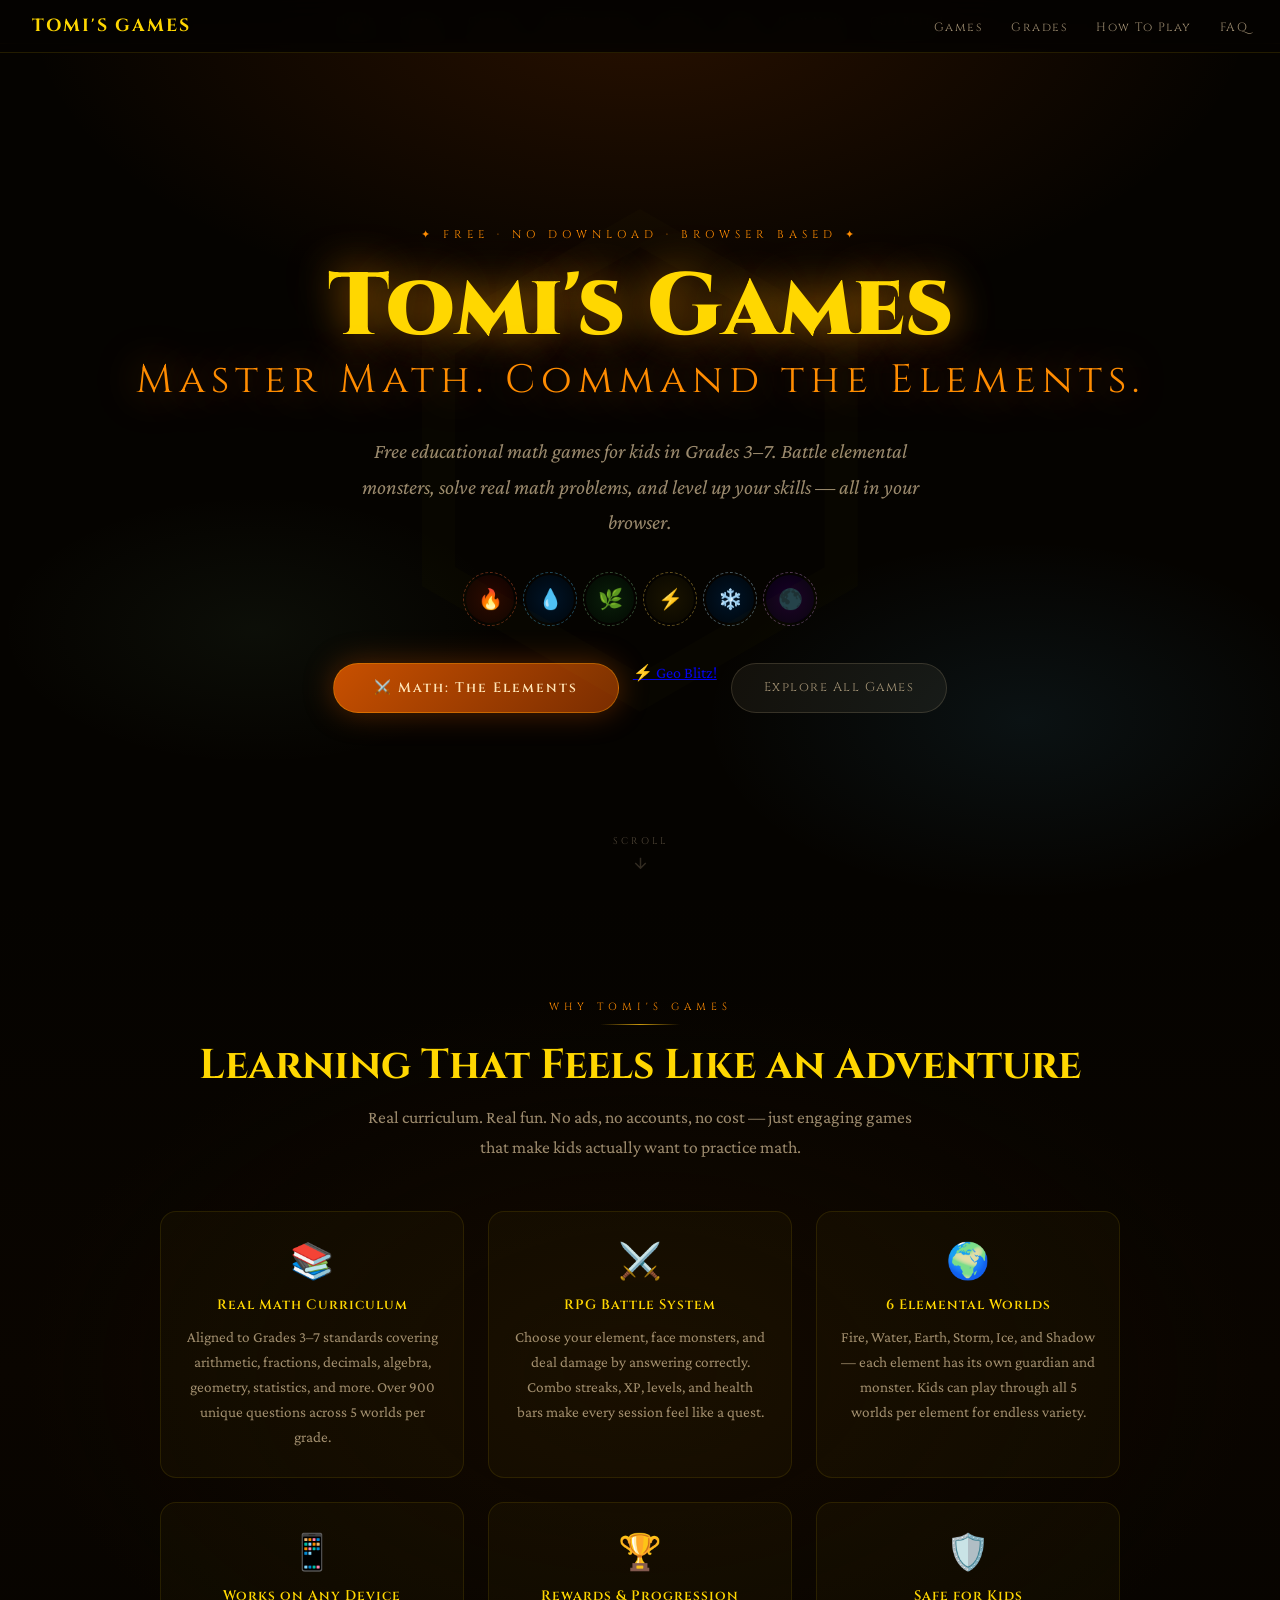
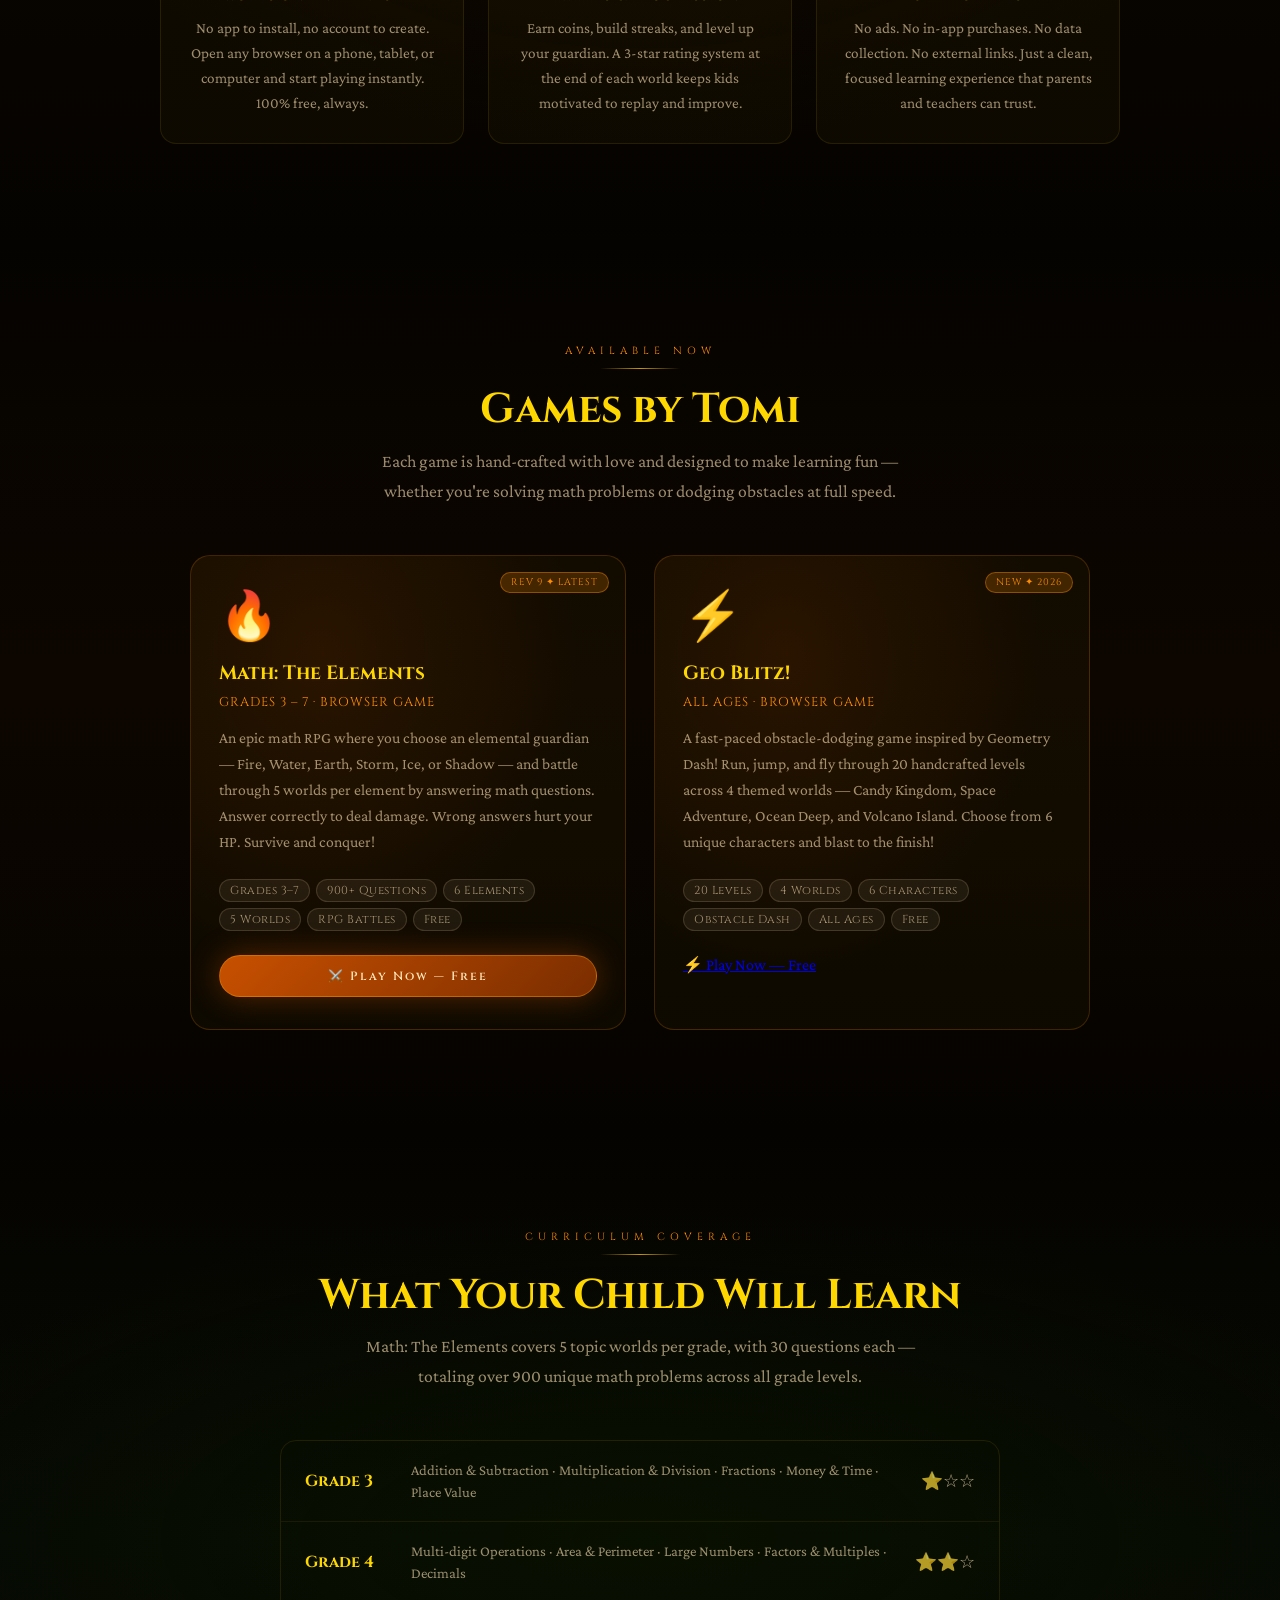
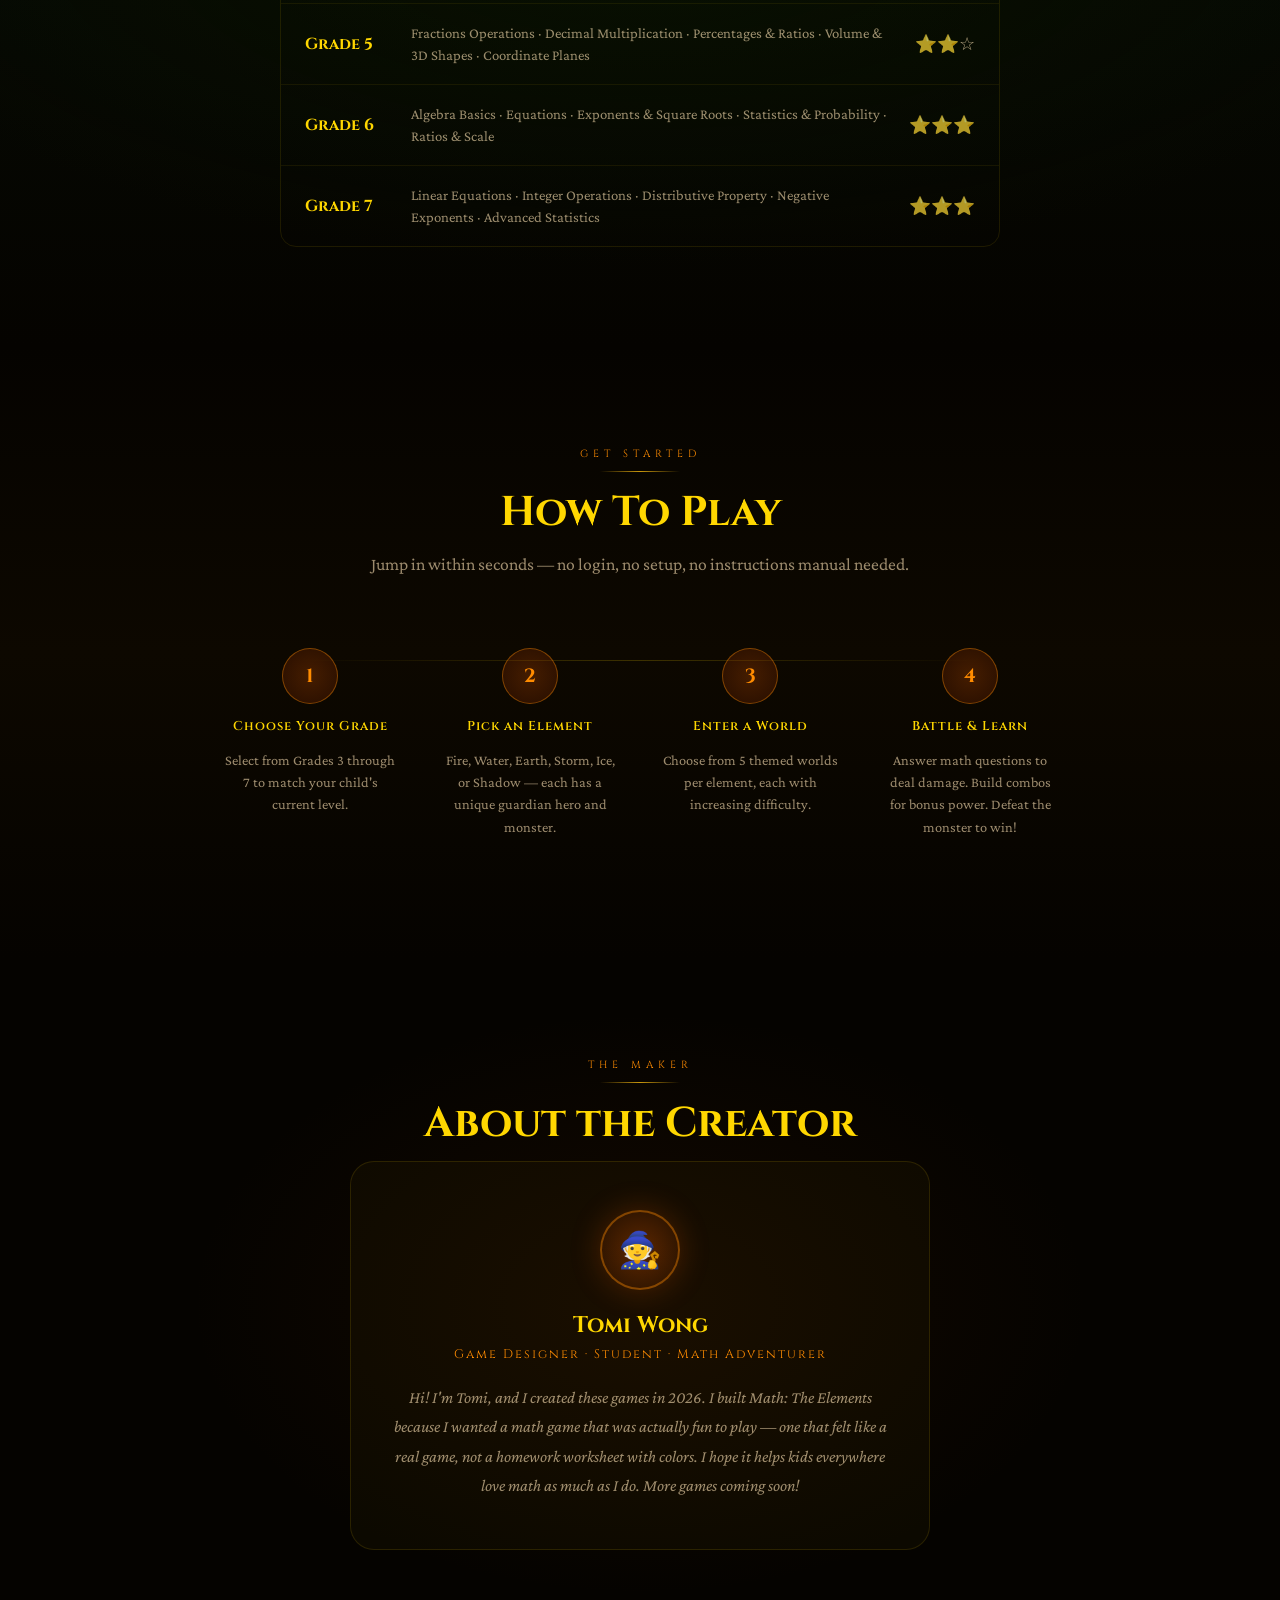
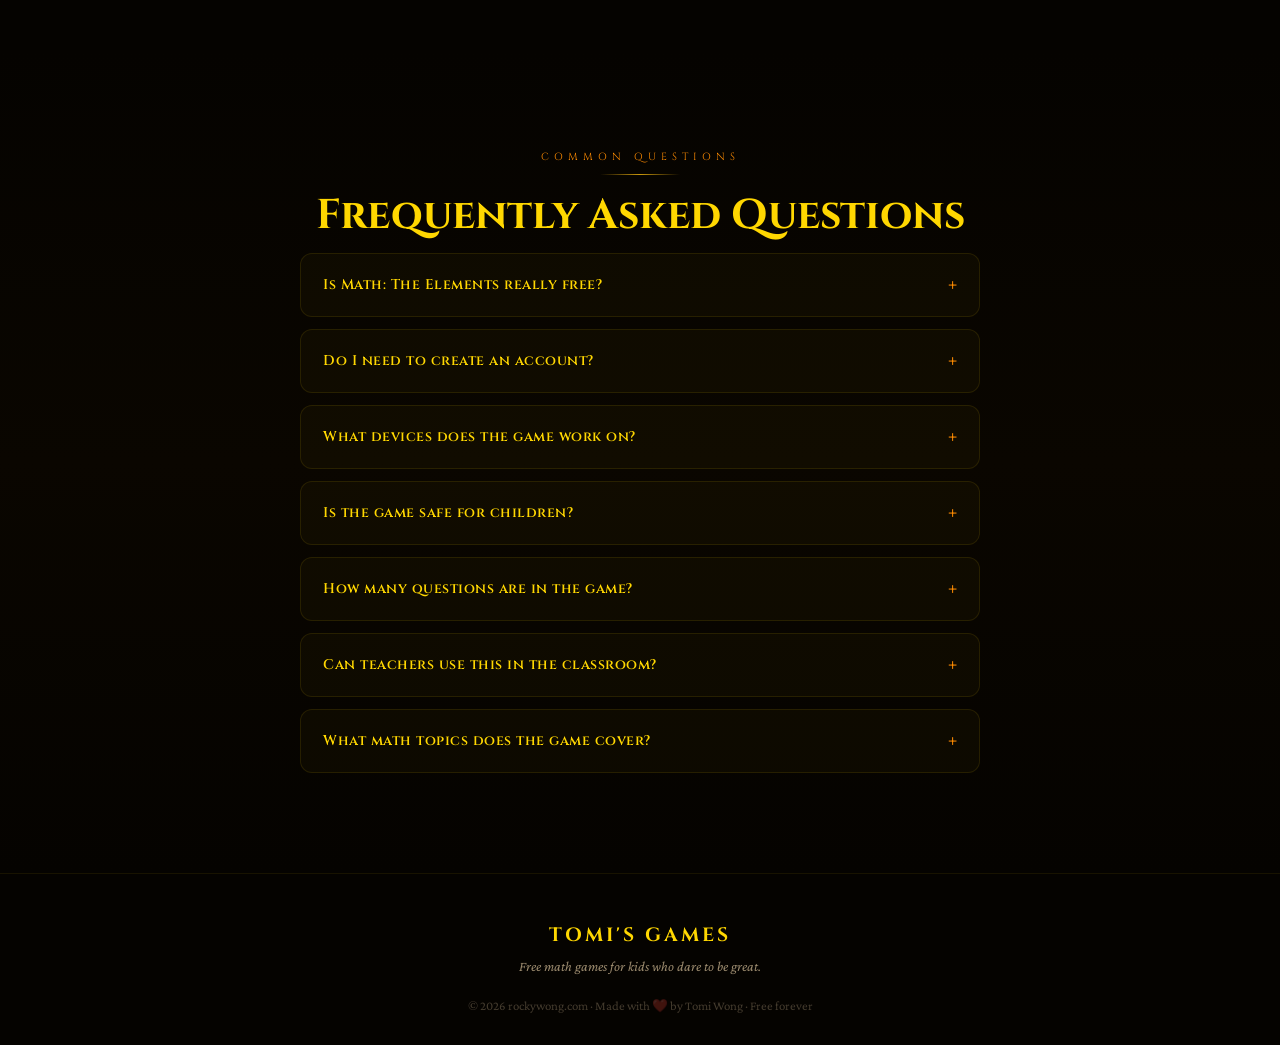
==== commit 8c5bee74: "Add Geo Blitz to hero CTA and Games by Tomi section" ====
--- a/index.html
+++ b/index.html
@@ -1,109 +1,1237 @@
 <!DOCTYPE html>
 <html lang="en">
 <head>
-  <meta charset="UTF-8" />
-  <meta name="viewport" content="width=device-width, initial-scale=1.0, maximum-scale=1.0, user-scalable=no" />
-  <meta name="apple-mobile-web-app-capable" content="yes" />
-  <meta name="mobile-web-app-capable" content="yes" />
-  <!-- Suggest landscape orientation to browsers that honour it -->
-  <meta name="screen-orientation" content="landscape" />
-  <title>Geo Blitz! 🎮</title>
-  <link rel="preconnect" href="https://fonts.googleapis.com" />
-  <link href="https://fonts.googleapis.com/css2?family=Nunito:wght@700;800;900&display=swap" rel="stylesheet" />
-  <link rel="stylesheet" href="css/style.css" />
+  <meta charset="UTF-8">
+  <meta name="viewport" content="width=device-width, initial-scale=1.0">
+  <meta name="google-site-verification" content="LdNwCnFE3_pQNAMaNvvCM6LlpbDAECVR-IfErve1Pvw" />
+
+  <!-- ═══════════════════════════════════════════════
+       PRIMARY SEO TAGS
+  ═══════════════════════════════════════════════ -->
+  <title>Tomi's Games — Free Math Games for Kids Grades 3–7 | rockywong.com</title>
+  <meta name="description" content="Free browser-based math games for kids in grades 3–7. Battle monsters, master the elements, and level up your math skills with Math: The Elements — no download needed.">
+  <meta name="keywords" content="free math games for kids, math games grades 3-7, educational math game, math RPG for kids, fun math games online, math battle game, grade 3 math game, grade 4 math game, grade 5 math game, grade 6 math game, grade 7 math game, browser math game, tomi games">
+  <meta name="author" content="Tomi Wong">
+  <meta name="robots" content="index, follow">
+  <meta name="theme-color" content="#050300">
+  <link rel="canonical" href="https://rockywong.com/">
+
+  <!-- ═══════════════════════════════════════════════
+       OPEN GRAPH (Facebook, TikTok, Discord previews)
+  ═══════════════════════════════════════════════ -->
+  <meta property="og:type" content="website">
+  <meta property="og:url" content="https://rockywong.com/">
+  <meta property="og:title" content="Tomi's Games — Free Math Games for Kids Grades 3–7">
+  <meta property="og:description" content="Battle monsters and master elemental magic by solving real math problems. A free browser game for grades 3–7 — no app, no download, just play.">
+  <meta property="og:image" content="https://rockywong.com/preview.png">
+  <meta property="og:image:alt" content="Math: The Elements — Free Math RPG for Kids">
+  <meta property="og:site_name" content="rockywong.com">
+  <meta property="og:locale" content="en_US">
+
+  <!-- ═══════════════════════════════════════════════
+       TWITTER / X CARD
+  ═══════════════════════════════════════════════ -->
+  <meta name="twitter:card" content="summary_large_image">
+  <meta name="twitter:title" content="Tomi's Games — Free Math Games for Kids">
+  <meta name="twitter:description" content="Free browser-based math RPG for grades 3–7. No download needed.">
+  <meta name="twitter:image" content="https://rockywong.com/preview.png">
+
+  <!-- ═══════════════════════════════════════════════
+       STRUCTURED DATA — WebSite + WebApplication
+  ═══════════════════════════════════════════════ -->
+  <script type="application/ld+json">
+  {
+    "@context": "https://schema.org",
+    "@graph": [
+      {
+        "@type": "WebSite",
+        "name": "Tomi's Games",
+        "url": "https://rockywong.com",
+        "description": "Free educational math games for kids in grades 3 through 7",
+        "author": {
+          "@type": "Person",
+          "name": "Tomi Wong"
+        }
+      },
+      {
+        "@type": "WebApplication",
+        "name": "Math: The Elements",
+        "url": "https://rockywong12.github.io/Tomi_Games2026/MathTheElements_9.html",
+        "description": "A free browser-based math RPG game where kids in grades 3–7 battle monsters by answering math questions across 6 elemental worlds.",
+        "applicationCategory": "EducationalApplication",
+        "operatingSystem": "Any (browser-based)",
+        "browserRequirements": "HTML5 compatible browser",
+        "isAccessibleForFree": true,
+        "educationalUse": ["practice", "assessment"],
+        "typicalAgeRange": "8-13",
+        "teaches": "Mathematics",
+        "educationalAlignment": {
+          "@type": "AlignmentObject",
+          "educationalFramework": "Common Core State Standards",
+          "targetGrade": "3-7"
+        },
+        "author": {
+          "@type": "Person",
+          "name": "Tomi Wong"
+        },
+        "offers": {
+          "@type": "Offer",
+          "price": "0",
+          "priceCurrency": "USD"
+        }
+      }
+    ]
+  }
+  </script>
+
+  <!-- ═══════════════════════════════════════════════
+       FONTS
+  ═══════════════════════════════════════════════ -->
+  <link rel="preconnect" href="https://fonts.googleapis.com">
+  <link rel="preconnect" href="https://fonts.gstatic.com" crossorigin>
+  <link href="https://fonts.googleapis.com/css2?family=Cinzel:wght@400;600;700;900&family=Crimson+Pro:ital,wght@0,300;0,400;0,600;1,400&display=swap" rel="stylesheet">
+
+  <style>
+    /* ── RESET & BASE ─────────────────────────────── */
+    *, *::before, *::after { box-sizing: border-box; margin: 0; padding: 0; }
+
+    :root {
+      --gold:      #FFD700;
+      --gold-dim:  #C8960C;
+      --amber:     #FF8C00;
+      --cream:     #FFE4B5;
+      --cream-dim: rgba(255,228,181,0.6);
+      --void:      #050300;
+      --deep:      #0d0800;
+      --fire:      #FF6B35;
+      --water:     #4FC3F7;
+      --earth:     #81C784;
+      --storm:     #FFD54F;
+      --ice:       #B3E5FC;
+      --shadow:    #CE93D8;
+    }
+
+    html { scroll-behavior: smooth; }
+
+    body {
+      font-family: 'Crimson Pro', Georgia, serif;
+      background: var(--void);
+      color: var(--cream);
+      overflow-x: hidden;
+      min-height: 100vh;
+    }
+
+    /* ── STAR FIELD ───────────────────────────────── */
+    #starfield {
+      position: fixed;
+      inset: 0;
+      pointer-events: none;
+      z-index: 0;
+      overflow: hidden;
+    }
+    .star {
+      position: absolute;
+      background: white;
+      border-radius: 50%;
+      animation: twinkle var(--dur, 3s) ease-in-out infinite;
+      animation-delay: var(--delay, 0s);
+      opacity: 0.15;
+    }
+    @keyframes twinkle {
+      0%, 100% { opacity: 0.1; transform: scale(1); }
+      50%       { opacity: 0.8; transform: scale(1.4); }
+    }
+
+    /* ── NOISE OVERLAY ────────────────────────────── */
+    body::before {
+      content: '';
+      position: fixed;
+      inset: 0;
+      background-image: url("data:image/svg+xml,%3Csvg viewBox='0 0 256 256' xmlns='http://www.w3.org/2000/svg'%3E%3Cfilter id='noise'%3E%3CfeTurbulence type='fractalNoise' baseFrequency='0.9' numOctaves='4' stitchTiles='stitch'/%3E%3C/filter%3E%3Crect width='100%25' height='100%25' filter='url(%23noise)' opacity='0.03'/%3E%3C/svg%3E");
+      pointer-events: none;
+      z-index: 0;
+      opacity: 0.4;
+    }
+
+    /* ── LAYOUT ───────────────────────────────────── */
+    main { position: relative; z-index: 1; }
+
+    /* ── NAV ──────────────────────────────────────── */
+    nav {
+      position: fixed;
+      top: 0; left: 0; right: 0;
+      z-index: 100;
+      padding: 14px 32px;
+      display: flex;
+      align-items: center;
+      justify-content: space-between;
+      background: rgba(5,3,0,0.85);
+      backdrop-filter: blur(12px);
+      border-bottom: 1px solid rgba(255,215,0,0.12);
+    }
+    .nav-logo {
+      font-family: 'Cinzel', serif;
+      font-weight: 700;
+      font-size: 1.1rem;
+      color: var(--gold);
+      text-decoration: none;
+      letter-spacing: 2px;
+    }
+    .nav-links {
+      display: flex;
+      gap: 28px;
+      list-style: none;
+    }
+    .nav-links a {
+      font-family: 'Cinzel', serif;
+      font-size: 0.75rem;
+      color: var(--cream-dim);
+      text-decoration: none;
+      letter-spacing: 1.5px;
+      transition: color 0.2s;
+    }
+    .nav-links a:hover { color: var(--gold); }
+
+    /* ── HERO ─────────────────────────────────────── */
+    #hero {
+      min-height: 100vh;
+      display: flex;
+      flex-direction: column;
+      align-items: center;
+      justify-content: center;
+      text-align: center;
+      padding: 100px 24px 60px;
+      background:
+        radial-gradient(ellipse 80% 60% at 50% 0%, rgba(200,80,0,0.18) 0%, transparent 60%),
+        radial-gradient(ellipse 50% 40% at 80% 80%, rgba(79,195,247,0.08) 0%, transparent 50%),
+        radial-gradient(ellipse 40% 30% at 20% 70%, rgba(129,199,132,0.06) 0%, transparent 50%),
+        var(--void);
+      position: relative;
+      overflow: hidden;
+    }
+
+    /* Rune ring decoration */
+    #hero::after {
+      content: '⬡';
+      position: absolute;
+      font-size: 600px;
+      color: rgba(255,215,0,0.015);
+      top: 50%;
+      left: 50%;
+      transform: translate(-50%, -50%);
+      pointer-events: none;
+      animation: slowSpin 60s linear infinite;
+    }
+    @keyframes slowSpin { from { transform: translate(-50%,-50%) rotate(0); } to { transform: translate(-50%,-50%) rotate(360deg); } }
+
+    .hero-eyebrow {
+      font-family: 'Cinzel', serif;
+      font-size: 0.7rem;
+      letter-spacing: 5px;
+      color: var(--amber);
+      margin-bottom: 20px;
+      opacity: 0;
+      animation: fadeUp 0.8s ease forwards 0.2s;
+    }
+
+    h1.hero-title {
+      font-family: 'Cinzel', serif;
+      font-weight: 900;
+      font-size: clamp(2.8rem, 8vw, 5.5rem);
+      line-height: 1.05;
+      color: var(--gold);
+      text-shadow:
+        0 0 40px rgba(255,140,0,0.6),
+        0 0 80px rgba(255,215,0,0.2);
+      margin-bottom: 12px;
+      opacity: 0;
+      animation: fadeUp 0.8s ease forwards 0.4s;
+    }
+    h1.hero-title span {
+      display: block;
+      font-size: 0.45em;
+      letter-spacing: 6px;
+      color: var(--amber);
+      font-weight: 400;
+      margin-top: 6px;
+    }
+
+    .hero-subtitle {
+      font-size: clamp(1.05rem, 2.5vw, 1.3rem);
+      color: var(--cream-dim);
+      max-width: 560px;
+      line-height: 1.7;
+      margin: 20px auto 36px;
+      font-style: italic;
+      opacity: 0;
+      animation: fadeUp 0.8s ease forwards 0.6s;
+    }
+
+    /* Element orbs row */
+    .elements-row {
+      display: flex;
+      gap: 12px;
+      justify-content: center;
+      flex-wrap: wrap;
+      margin-bottom: 40px;
+      opacity: 0;
+      animation: fadeUp 0.8s ease forwards 0.8s;
+    }
+    .elem-pip {
+      width: 48px; height: 48px;
+      border-radius: 50%;
+      display: flex; align-items: center; justify-content: center;
+      font-size: 20px;
+      position: relative;
+      animation: orbFloat 3s ease-in-out infinite;
+    }
+    .elem-pip::after {
+      content: '';
+      position: absolute;
+      inset: -3px;
+      border-radius: 50%;
+      border: 1px dashed currentColor;
+      opacity: 0.4;
+      animation: orbSpin 6s linear infinite;
+    }
+    @keyframes orbFloat { 0%,100%{transform:translateY(0)} 50%{transform:translateY(-6px)} }
+    @keyframes orbSpin  { from{transform:rotate(0)} to{transform:rotate(360deg)} }
+
+    .ep-fire    { background: radial-gradient(circle,#2a0800,#0d0200); color: var(--fire);   animation-delay: 0s; }
+    .ep-water   { background: radial-gradient(circle,#001428,#000509); color: var(--water);  animation-delay: 0.3s; }
+    .ep-earth   { background: radial-gradient(circle,#0a1f0a,#020802); color: var(--earth);  animation-delay: 0.6s; }
+    .ep-storm   { background: radial-gradient(circle,#1a1400,#080600); color: var(--storm);  animation-delay: 0.9s; }
+    .ep-ice     { background: radial-gradient(circle,#001428,#000509); color: var(--ice);    animation-delay: 1.2s; }
+    .ep-shadow  { background: radial-gradient(circle,#1a0028,#060010); color: var(--shadow); animation-delay: 1.5s; }
+
+    /* CTA Buttons */
+    .cta-group {
+      display: flex;
+      gap: 14px;
+      flex-wrap: wrap;
+      justify-content: center;
+      opacity: 0;
+      animation: fadeUp 0.8s ease forwards 1s;
+    }
+    .btn-primary {
+      background: linear-gradient(135deg, #C85000, #7a2d00);
+      color: var(--cream);
+      padding: 15px 40px;
+      border-radius: 32px;
+      font-family: 'Cinzel', serif;
+      font-size: 0.85rem;
+      font-weight: 600;
+      letter-spacing: 2px;
+      text-decoration: none;
+      border: 1px solid rgba(255,160,0,0.4);
+      box-shadow: 0 0 30px rgba(200,80,0,0.4);
+      transition: all 0.25s;
+      display: inline-block;
+    }
+    .btn-primary:hover {
+      transform: translateY(-2px);
+      box-shadow: 0 0 50px rgba(255,140,0,0.6);
+      color: var(--gold);
+    }
+    .btn-secondary {
+      background: rgba(255,228,181,0.06);
+      color: var(--cream-dim);
+      padding: 15px 32px;
+      border-radius: 32px;
+      font-family: 'Cinzel', serif;
+      font-size: 0.8rem;
+      letter-spacing: 1.5px;
+      text-decoration: none;
+      border: 1px solid rgba(255,228,181,0.15);
+      transition: all 0.25s;
+      display: inline-block;
+    }
+    .btn-secondary:hover {
+      background: rgba(255,228,181,0.1);
+      color: var(--cream);
+      transform: translateY(-2px);
+    }
+
+    @keyframes fadeUp {
+      from { opacity: 0; transform: translateY(20px); }
+    .btn-geo { background: linear-gradient(135deg, #003a8c, #001a44); color: var(--cream); padding: 15px 40px; border-radius: 32px; font-family: 'Cinzel', serif; font-size: 0.85rem; font-weight: 600; letter-spacing: 2px; text-decoration: none; border: 1px solid rgba(100,180,255,0.4); box-shadow: 0 0 30px rgba(0,100,255,0.35); transition: all 0.25s; display: inline-block; }
+    .btn-geo:hover { transform: translateY(-2px); box-shadow: 0 0 50px rgba(80,160,255,0.6); color: #B3E5FC; }
+    .game-card-geo { background: radial-gradient(ellipse at 30% 20%, rgba(0,80,200,0.12), transparent 60%), rgba(255,215,0,0.03); border: 1px solid rgba(80,160,255,0.2); }
+    .game-card-geo:hover { border-color: rgba(80,160,255,0.45); box-shadow: 0 20px 60px rgba(0,80,200,0.2); }
+    .game-card-badge-geo { background: rgba(0,120,255,0.2); border: 1px solid rgba(80,160,255,0.4); color: #90CAF9; }
+    .game-card .btn-geo { width: 100%; text-align: center; padding: 12px 24px; font-size: 0.75rem; }
+      to   { opacity: 1; transform: translateY(0); }
+    }
+
+    /* Scroll hint */
+    .scroll-hint {
+      position: absolute;
+      bottom: 28px;
+      left: 50%;
+      transform: translateX(-50%);
+      display: flex;
+      flex-direction: column;
+      align-items: center;
+      gap: 6px;
+      opacity: 0.3;
+      animation: bounce 2s ease-in-out infinite;
+    }
+    .scroll-hint span {
+      font-family: 'Cinzel', serif;
+      font-size: 0.6rem;
+      letter-spacing: 3px;
+      color: var(--cream);
+    }
+    .scroll-hint svg { width: 18px; opacity: 0.6; }
+    @keyframes bounce { 0%,100%{transform:translateX(-50%) translateY(0)} 50%{transform:translateX(-50%) translateY(6px)} }
+
+    /* ── SECTION SHARED ───────────────────────────── */
+    section { position: relative; z-index: 1; }
+
+    .section-eyebrow {
+      font-family: 'Cinzel', serif;
+      font-size: 0.65rem;
+      letter-spacing: 5px;
+      color: var(--amber);
+      text-align: center;
+      margin-bottom: 10px;
+    }
+    .section-title {
+      font-family: 'Cinzel', serif;
+      font-size: clamp(1.6rem, 4vw, 2.6rem);
+      font-weight: 700;
+      color: var(--gold);
+      text-align: center;
+      margin-bottom: 12px;
+      line-height: 1.2;
+    }
+    .section-lead {
+      font-size: 1.1rem;
+      color: var(--cream-dim);
+      text-align: center;
+      max-width: 560px;
+      margin: 0 auto 48px;
+      line-height: 1.7;
+    }
+
+    .divider {
+      width: 80px;
+      height: 1px;
+      background: linear-gradient(90deg, transparent, var(--gold-dim), transparent);
+      margin: 0 auto 16px;
+    }
+
+    /* ── ABOUT / FEATURES ─────────────────────────── */
+    #about {
+      padding: 100px 24px;
+      background:
+        radial-gradient(ellipse 60% 50% at 50% 50%, rgba(20,10,0,0.8) 0%, transparent 80%),
+        linear-gradient(180deg, var(--void) 0%, #0a0500 50%, var(--void) 100%);
+    }
+
+    .features-grid {
+      display: grid;
+      grid-template-columns: repeat(auto-fit, minmax(240px, 1fr));
+      gap: 24px;
+      max-width: 960px;
+      margin: 0 auto;
+    }
+    .feature-card {
+      background: rgba(255,215,0,0.03);
+      border: 1px solid rgba(255,215,0,0.1);
+      border-radius: 16px;
+      padding: 28px 24px;
+      text-align: center;
+      transition: all 0.3s;
+      position: relative;
+      overflow: hidden;
+    }
+    .feature-card::before {
+      content: '';
+      position: absolute;
+      inset: 0;
+      background: radial-gradient(ellipse at 50% 0%, rgba(255,140,0,0.08), transparent 60%);
+      opacity: 0;
+      transition: opacity 0.3s;
+    }
+    .feature-card:hover { transform: translateY(-4px); border-color: rgba(255,215,0,0.25); }
+    .feature-card:hover::before { opacity: 1; }
+    .feature-icon { font-size: 2.2rem; margin-bottom: 14px; display: block; }
+    .feature-title {
+      font-family: 'Cinzel', serif;
+      font-size: 0.85rem;
+      font-weight: 600;
+      color: var(--gold);
+      letter-spacing: 1px;
+      margin-bottom: 10px;
+    }
+    .feature-text {
+      font-size: 0.95rem;
+      color: var(--cream-dim);
+      line-height: 1.65;
+    }
+
+    /* ── GAMES SECTION ────────────────────────────── */
+    #games {
+      padding: 100px 24px;
+      background: linear-gradient(180deg, var(--void) 0%, #0d0600 50%, var(--void) 100%);
+    }
+
+    .games-grid {
+      display: grid;
+      grid-template-columns: repeat(auto-fit, minmax(280px, 1fr));
+      gap: 28px;
+      max-width: 900px;
+      margin: 0 auto;
+    }
+    .game-card {
+      background: radial-gradient(ellipse at 30% 20%, rgba(200,80,0,0.12), transparent 60%),
+                  rgba(255,215,0,0.03);
+      border: 1px solid rgba(255,140,0,0.2);
+      border-radius: 20px;
+      padding: 32px 28px;
+      position: relative;
+      overflow: hidden;
+      transition: all 0.3s;
+    }
+    .game-card:hover {
+      transform: translateY(-5px);
+      border-color: rgba(255,215,0,0.4);
+      box-shadow: 0 20px 60px rgba(200,80,0,0.2);
+    }
+    .game-card-badge {
+      position: absolute;
+      top: 16px; right: 16px;
+      background: rgba(255,140,0,0.2);
+      border: 1px solid rgba(255,140,0,0.4);
+      border-radius: 20px;
+      padding: 3px 10px;
+      font-family: 'Cinzel', serif;
+      font-size: 0.6rem;
+      color: var(--amber);
+      letter-spacing: 1px;
+    }
+    .game-card-icon { font-size: 3rem; margin-bottom: 16px; display: block; }
+    .game-card-title {
+      font-family: 'Cinzel', serif;
+      font-size: 1.2rem;
+      font-weight: 700;
+      color: var(--gold);
+      margin-bottom: 8px;
+    }
+    .game-card-sub {
+      font-size: 0.8rem;
+      color: var(--amber);
+      font-family: 'Cinzel', serif;
+      letter-spacing: 1px;
+      margin-bottom: 14px;
+    }
+    .game-card-desc {
+      font-size: 0.98rem;
+      color: var(--cream-dim);
+      line-height: 1.65;
+      margin-bottom: 24px;
+    }
+    .game-tags {
+      display: flex;
+      flex-wrap: wrap;
+      gap: 6px;
+      margin-bottom: 24px;
+    }
+    .tag {
+      background: rgba(255,228,181,0.07);
+      border: 1px solid rgba(255,228,181,0.15);
+      border-radius: 20px;
+      padding: 3px 10px;
+      font-size: 0.72rem;
+      color: var(--cream-dim);
+      font-family: 'Cinzel', serif;
+      letter-spacing: 0.5px;
+    }
+    .game-card .btn-primary {
+      width: 100%;
+      text-align: center;
+      padding: 12px 24px;
+      font-size: 0.75rem;
+    }
+
+    /* ── GRADES SECTION ───────────────────────────── */
+    #grades {
+      padding: 100px 24px;
+      background:
+        radial-gradient(ellipse 80% 50% at 50% 50%, rgba(10,20,0,0.6) 0%, transparent 80%),
+        linear-gradient(180deg, var(--void) 0%, #060a03 50%, var(--void) 100%);
+    }
+
+    .grades-table {
+      max-width: 720px;
+      margin: 0 auto;
+      border: 1px solid rgba(255,215,0,0.1);
+      border-radius: 16px;
+      overflow: hidden;
+    }
+    .grade-row {
+      display: grid;
+      grid-template-columns: 90px 1fr auto;
+      align-items: center;
+      padding: 18px 24px;
+      border-bottom: 1px solid rgba(255,215,0,0.07);
+      transition: background 0.2s;
+      gap: 16px;
+    }
+    .grade-row:last-child { border-bottom: none; }
+    .grade-row:hover { background: rgba(255,215,0,0.04); }
+    .grade-label {
+      font-family: 'Cinzel', serif;
+      font-size: 1rem;
+      font-weight: 700;
+      color: var(--gold);
+    }
+    .grade-topics {
+      font-size: 0.92rem;
+      color: var(--cream-dim);
+      line-height: 1.5;
+    }
+    .grade-level {
+      font-size: 1.1rem;
+      opacity: 0.7;
+      white-space: nowrap;
+    }
+
+    /* ── HOW TO PLAY ──────────────────────────────── */
+    #how-to-play {
+      padding: 100px 24px;
+      background: linear-gradient(180deg, var(--void) 0%, #0d0800 50%, var(--void) 100%);
+    }
+
+    .steps-row {
+      display: grid;
+      grid-template-columns: repeat(auto-fit, minmax(180px, 1fr));
+      gap: 20px;
+      max-width: 860px;
+      margin: 0 auto;
+      position: relative;
+    }
+    .steps-row::before {
+      content: '';
+      position: absolute;
+      top: 32px;
+      left: 10%;
+      right: 10%;
+      height: 1px;
+      background: linear-gradient(90deg, transparent, rgba(255,215,0,0.2), transparent);
+    }
+    .step {
+      display: flex;
+      flex-direction: column;
+      align-items: center;
+      text-align: center;
+      gap: 14px;
+      padding: 20px 12px;
+    }
+    .step-num {
+      width: 56px; height: 56px;
+      border-radius: 50%;
+      background: radial-gradient(circle, rgba(200,80,0,0.3), rgba(100,30,0,0.3));
+      border: 1px solid rgba(255,140,0,0.4);
+      display: flex; align-items: center; justify-content: center;
+      font-family: 'Cinzel', serif;
+      font-size: 1.2rem;
+      font-weight: 700;
+      color: var(--amber);
+      position: relative;
+      z-index: 1;
+    }
+    .step-title {
+      font-family: 'Cinzel', serif;
+      font-size: 0.8rem;
+      font-weight: 600;
+      color: var(--gold);
+      letter-spacing: 1px;
+    }
+    .step-text {
+      font-size: 0.9rem;
+      color: var(--cream-dim);
+      line-height: 1.55;
+    }
+
+    /* ── ABOUT CREATOR ────────────────────────────── */
+    #creator {
+      padding: 100px 24px;
+      background:
+        radial-gradient(ellipse 50% 60% at 50% 50%, rgba(100,40,0,0.15), transparent 70%),
+        var(--void);
+    }
+    .creator-card {
+      max-width: 580px;
+      margin: 0 auto;
+      background: rgba(255,215,0,0.03);
+      border: 1px solid rgba(255,215,0,0.12);
+      border-radius: 24px;
+      padding: 48px 40px;
+      text-align: center;
+    }
+    .creator-avatar {
+      width: 80px; height: 80px;
+      border-radius: 50%;
+      background: radial-gradient(circle, rgba(200,80,0,0.4), rgba(50,20,0,0.4));
+      border: 2px solid rgba(255,140,0,0.4);
+      display: flex; align-items: center; justify-content: center;
+      font-size: 2.2rem;
+      margin: 0 auto 20px;
+      box-shadow: 0 0 30px rgba(200,80,0,0.3);
+    }
+    .creator-name {
+      font-family: 'Cinzel', serif;
+      font-size: 1.4rem;
+      font-weight: 700;
+      color: var(--gold);
+      margin-bottom: 6px;
+    }
+    .creator-role {
+      font-size: 0.78rem;
+      font-family: 'Cinzel', serif;
+      letter-spacing: 2px;
+      color: var(--amber);
+      margin-bottom: 20px;
+    }
+    .creator-bio {
+      font-size: 1.05rem;
+      color: var(--cream-dim);
+      line-height: 1.75;
+      font-style: italic;
+    }
+
+    /* ── FAQ ──────────────────────────────────────── */
+    #faq {
+      padding: 100px 24px;
+      background: linear-gradient(180deg, var(--void) 0%, #0a0600 50%, var(--void) 100%);
+    }
+    .faq-list {
+      max-width: 680px;
+      margin: 0 auto;
+      display: flex;
+      flex-direction: column;
+      gap: 12px;
+    }
+    .faq-item {
+      background: rgba(255,215,0,0.03);
+      border: 1px solid rgba(255,215,0,0.1);
+      border-radius: 12px;
+      overflow: hidden;
+    }
+    .faq-q {
+      padding: 18px 22px;
+      font-family: 'Cinzel', serif;
+      font-size: 0.88rem;
+      font-weight: 600;
+      color: var(--gold);
+      cursor: pointer;
+      display: flex;
+      justify-content: space-between;
+      align-items: center;
+      letter-spacing: 0.5px;
+      transition: background 0.2s;
+    }
+    .faq-q:hover { background: rgba(255,215,0,0.05); }
+    .faq-q::after { content: '+'; font-size: 1.2rem; color: var(--amber); transition: transform 0.3s; }
+    .faq-item.open .faq-q::after { transform: rotate(45deg); }
+    .faq-a {
+      max-height: 0;
+      overflow: hidden;
+      transition: max-height 0.35s ease, padding 0.35s ease;
+      padding: 0 22px;
+      font-size: 0.97rem;
+      color: var(--cream-dim);
+      line-height: 1.7;
+    }
+    .faq-item.open .faq-a {
+      max-height: 200px;
+      padding: 0 22px 18px;
+    }
+
+    /* ── FOOTER ───────────────────────────────────── */
+    footer {
+      padding: 48px 24px 32px;
+      border-top: 1px solid rgba(255,215,0,0.08);
+      text-align: center;
+      position: relative;
+      z-index: 1;
+    }
+    .footer-logo {
+      font-family: 'Cinzel', serif;
+      font-size: 1.2rem;
+      font-weight: 700;
+      color: var(--gold);
+      letter-spacing: 3px;
+      margin-bottom: 10px;
+    }
+    .footer-tagline {
+      font-size: 0.88rem;
+      color: var(--cream-dim);
+      font-style: italic;
+      margin-bottom: 24px;
+    }
+    .footer-links {
+      display: flex;
+      gap: 24px;
+      justify-content: center;
+      flex-wrap: wrap;
+      margin-bottom: 28px;
+    }
+    .footer-links a {
+      font-family: 'Cinzel', serif;
+      font-size: 0.7rem;
+      letter-spacing: 1.5px;
+      color: var(--cream-dim);
+      text-decoration: none;
+      transition: color 0.2s;
+    }
+    .footer-links a:hover { color: var(--gold); }
+    .footer-copy {
+      font-size: 0.8rem;
+      color: rgba(255,228,181,0.25);
+    }
+
+    /* ── RESPONSIVE ───────────────────────────────── */
+    @media (max-width: 600px) {
+      nav { padding: 12px 18px; }
+      .nav-links { gap: 16px; }
+      .nav-links a { font-size: 0.68rem; }
+      .steps-row::before { display: none; }
+      .grade-row { grid-template-columns: 70px 1fr; }
+      .grade-level { display: none; }
+      .creator-card { padding: 36px 24px; }
+    }
+  </style>
 </head>
+
 <body>
 
-<!-- ══════════════════════════════════════ ROTATE OVERLAY (portrait) ══════ -->
-<div id="rotate-overlay">
-  <div class="rotate-icon">📱</div>
-  <h2>Rotate Your Device!</h2>
-  <p>Geo Blitz! plays in landscape mode.<br/>Turn your phone sideways for the best experience.</p>
-</div>
-
-<div id="app">
-
-  <!-- ════════════════════════════════════════════════════ MAIN MENU ══════ -->
-  <div id="screen-menu" class="screen">
-    <div class="menu-bg-circles">
-      <span></span><span></span><span></span>
-    </div>
-    <div class="menu-logo">
-      <span class="menu-logo-icon">⚡</span>
-      <h1>Geo<br/><span>Blitz!</span></h1>
-      <p>Jump, fly &amp; dodge your way to glory!</p>
-    </div>
-    <div class="menu-buttons">
-      <button id="btn-play"  class="btn btn-primary">▶ Play</button>
-      <button id="btn-reset" class="btn btn-danger">↺ Reset Progress</button>
-    </div>
-  </div>
-
-  <!-- ══════════════════════════════════════════════ CHARACTER SELECT ══════ -->
-  <div id="screen-char-select" class="screen">
-    <div class="screen-header">
-      <button id="btn-char-back" class="btn btn-back">← Back</button>
-      <span class="screen-title">Pick Your Hero!</span>
-    </div>
-    <div id="char-desc" class="char-desc-box">Select a character to see their ability.</div>
-    <div id="char-grid"></div>
-    <div class="char-footer">
-      <button id="btn-char-go" class="btn btn-primary" style="width:100%">Let's Go! →</button>
-    </div>
-  </div>
-
-  <!-- ══════════════════════════════════════════════════ WORLD MAP ══════ -->
-  <div id="screen-world-map" class="screen">
-    <div class="screen-header">
-      <button id="btn-world-back" class="btn btn-back">← Back</button>
-      <span class="screen-title">Choose a World!</span>
-    </div>
-    <div id="world-cards"></div>
-  </div>
-
-  <!-- ════════════════════════════════════════════════ LEVEL SELECT ══════ -->
-  <div id="screen-level-select" class="screen">
-    <div class="screen-header">
-      <button id="btn-level-back" class="btn btn-back">← Back</button>
-      <span id="level-world-title" class="screen-title"></span>
-    </div>
-    <div id="level-grid"></div>
-  </div>
-
-  <!-- ══════════════════════════════════════════════════════ GAME ══════ -->
-  <div id="screen-game" class="screen">
-    <canvas id="gameCanvas"></canvas>
-  </div>
-
-  <!-- ════════════════════════════════════════════════════ RESULTS ══════ -->
-  <div id="screen-results" class="screen">
-    <div class="results-inner">
-      <div class="result-trophy">🏆</div>
-      <div id="result-level-name">Level Name</div>
-      <div id="result-stars">
-        <span class="star empty">★</span><span class="star empty">★</span>
-        <span class="star empty">★</span><span class="star empty">★</span>
-        <span class="star empty">★</span>
+  <!-- ── STAR FIELD ── -->
+  <div id="starfield" aria-hidden="true"></div>
+
+  <!-- ── NAV ── -->
+  <nav role="navigation" aria-label="Main navigation">
+    <a href="/" class="nav-logo" aria-label="Tomi's Games home">TOMI'S GAMES</a>
+    <ul class="nav-links">
+      <li><a href="#games">Games</a></li>
+      <li><a href="#grades">Grades</a></li>
+      <li><a href="#how-to-play">How To Play</a></li>
+      <li><a href="#faq">FAQ</a></li>
+    </ul>
+  </nav>
+
+  <main>
+
+    <!-- ══════════════════════════════════════════════
+         HERO
+    ══════════════════════════════════════════════ -->
+    <section id="hero" aria-label="Welcome to Tomi's Games">
+      <p class="hero-eyebrow" aria-hidden="true">✦ FREE · NO DOWNLOAD · BROWSER BASED ✦</p>
+
+      <h1 class="hero-title">
+        Tomi's Games
+        <span>Master Math. Command the Elements.</span>
+      </h1>
+
+      <p class="hero-subtitle">
+        Free educational math games for kids in Grades 3–7.
+        Battle elemental monsters, solve real math problems,
+        and level up your skills — all in your browser.
+      </p>
+
+      <!-- Element orbs — purely decorative, hidden from screen readers -->
+      <div class="elements-row" aria-hidden="true">
+        <div class="elem-pip ep-fire"   title="Fire">🔥</div>
+        <div class="elem-pip ep-water"  title="Water">💧</div>
+        <div class="elem-pip ep-earth"  title="Earth">🌿</div>
+        <div class="elem-pip ep-storm"  title="Storm">⚡</div>
+        <div class="elem-pip ep-ice"    title="Ice">❄️</div>
+        <div class="elem-pip ep-shadow" title="Shadow">🌑</div>
       </div>
-      <div id="result-msg">Great job!</div>
-      <div id="result-deaths">💀 Deaths: 0</div>
-      <div class="result-buttons">
-        <button id="btn-result-next"  class="btn btn-primary">Next ▶</button>
-        <button id="btn-result-retry" class="btn btn-secondary">↺ Retry</button>
-        <button id="btn-result-menu"  class="btn btn-secondary">🗺 Worlds</button>
+
+      <div class="cta-group">
+        <a href="https://rockywong12.github.io/Tomi_Games2026/MathTheElements_9.html" class="btn-primary" aria-label="Play Math: The Elements now">
+          ⚔️ Math: The Elements
+        </a>
+        <a href="https://rockywong12.github.io/Tomi_Games2026/geometry-kids/index.html" class="btn-geo" aria-label="Play Geo Blitz">
+          ⚡ Geo Blitz!
+        </a>
+        <a href="#games" class="btn-secondary" aria-label="See all games">
+          Explore All Games
+        </a>
       </div>
-    </div>
-  </div>
-
-</div><!-- /#app -->
-
-<!-- Scripts — load order matters -->
-<script src="js/storage.js"></script>
-<script src="js/sound.js"></script>
-<script src="js/characters.js"></script>
-<script src="js/levels.js"></script>
-<script src="js/game.js"></script>
-<script src="js/ui.js"></script>
-<script src="js/main.js"></script>
+
+      <div class="scroll-hint" aria-hidden="true">
+        <span>SCROLL</span>
+        <svg viewBox="0 0 24 24" fill="none" stroke="#FFE4B5" stroke-width="2">
+          <path d="M12 5v14M5 12l7 7 7-7"/>
+        </svg>
+      </div>
+    </section>
+
+    <!-- ══════════════════════════════════════════════
+         ABOUT / FEATURES
+    ══════════════════════════════════════════════ -->
+    <section id="about" aria-labelledby="about-title">
+      <p class="section-eyebrow">WHY TOMI'S GAMES</p>
+      <div class="divider" aria-hidden="true"></div>
+      <h2 class="section-title" id="about-title">Learning That Feels Like an Adventure</h2>
+      <p class="section-lead">
+        Real curriculum. Real fun. No ads, no accounts, no cost —
+        just engaging games that make kids actually want to practice math.
+      </p>
+
+      <div class="features-grid">
+        <article class="feature-card">
+          <span class="feature-icon" aria-hidden="true">📚</span>
+          <h3 class="feature-title">Real Math Curriculum</h3>
+          <p class="feature-text">Aligned to Grades 3–7 standards covering arithmetic, fractions, decimals, algebra, geometry, statistics, and more. Over 900 unique questions across 5 worlds per grade.</p>
+        </article>
+        <article class="feature-card">
+          <span class="feature-icon" aria-hidden="true">⚔️</span>
+          <h3 class="feature-title">RPG Battle System</h3>
+          <p class="feature-text">Choose your element, face monsters, and deal damage by answering correctly. Combo streaks, XP, levels, and health bars make every session feel like a quest.</p>
+        </article>
+        <article class="feature-card">
+          <span class="feature-icon" aria-hidden="true">🌍</span>
+          <h3 class="feature-title">6 Elemental Worlds</h3>
+          <p class="feature-text">Fire, Water, Earth, Storm, Ice, and Shadow — each element has its own guardian and monster. Kids can play through all 5 worlds per element for endless variety.</p>
+        </article>
+        <article class="feature-card">
+          <span class="feature-icon" aria-hidden="true">📱</span>
+          <h3 class="feature-title">Works on Any Device</h3>
+          <p class="feature-text">No app to install, no account to create. Open any browser on a phone, tablet, or computer and start playing instantly. 100% free, always.</p>
+        </article>
+        <article class="feature-card">
+          <span class="feature-icon" aria-hidden="true">🏆</span>
+          <h3 class="feature-title">Rewards & Progression</h3>
+          <p class="feature-text">Earn coins, build streaks, and level up your guardian. A 3-star rating system at the end of each world keeps kids motivated to replay and improve.</p>
+        </article>
+        <article class="feature-card">
+          <span class="feature-icon" aria-hidden="true">🛡️</span>
+          <h3 class="feature-title">Safe for Kids</h3>
+          <p class="feature-text">No ads. No in-app purchases. No data collection. No external links. Just a clean, focused learning experience that parents and teachers can trust.</p>
+        </article>
+      </div>
+    </section>
+
+    <!-- ══════════════════════════════════════════════
+         GAMES
+    ══════════════════════════════════════════════ -->
+    <section id="games" aria-labelledby="games-title">
+      <p class="section-eyebrow">AVAILABLE NOW</p>
+      <div class="divider" aria-hidden="true"></div>
+      <h2 class="section-title" id="games-title">Games by Tomi</h2>
+      <p class="section-lead">
+        Each game is hand-crafted with love and designed to make learning fun — whether you're solving math problems or dodging obstacles at full speed.
+      </p>
+
+      <div class="games-grid">
+
+        <!-- Game Card 1 -->
+        <article class="game-card">
+          <span class="game-card-badge">REV 9 ✦ LATEST</span>
+          <span class="game-card-icon" aria-hidden="true">🔥</span>
+          <h3 class="game-card-title">Math: The Elements</h3>
+          <p class="game-card-sub">GRADES 3 – 7 · BROWSER GAME</p>
+          <p class="game-card-desc">
+            An epic math RPG where you choose an elemental guardian — Fire, Water, Earth, Storm,
+            Ice, or Shadow — and battle through 5 worlds per element by answering math questions.
+            Answer correctly to deal damage. Wrong answers hurt your HP. Survive and conquer!
+          </p>
+          <div class="game-tags" aria-label="Game features">
+            <span class="tag">Grades 3–7</span>
+            <span class="tag">900+ Questions</span>
+            <span class="tag">6 Elements</span>
+            <span class="tag">5 Worlds</span>
+            <span class="tag">RPG Battles</span>
+            <span class="tag">Free</span>
+          </div>
+          <a href="https://rockywong12.github.io/Tomi_Games2026/MathTheElements_9.html" class="btn-primary" aria-label="Play Math: The Elements">
+            ⚔️ Play Now — Free
+          </a>
+        </article>
+
+        <!-- Game Card 2 — Geo Blitz -->
+        <article class="game-card game-card-geo">
+          <span class="game-card-badge game-card-badge-geo">NEW ✦ 2026</span>
+          <span class="game-card-icon" aria-hidden="true">⚡</span>
+          <h3 class="game-card-title">Geo Blitz!</h3>
+          <p class="game-card-sub">ALL AGES · BROWSER GAME</p>
+          <p class="game-card-desc">
+            A fast-paced obstacle-dodging game inspired by Geometry Dash! Run, jump, and fly through 20 handcrafted levels across 4 themed worlds — Candy Kingdom, Space Adventure, Ocean Deep, and Volcano Island. Choose from 6 unique characters and blast to the finish!
+          </p>
+          <div class="game-tags" aria-label="Game features">
+            <span class="tag">20 Levels</span>
+            <span class="tag">4 Worlds</span>
+            <span class="tag">6 Characters</span>
+            <span class="tag">Obstacle Dash</span>
+            <span class="tag">All Ages</span>
+            <span class="tag">Free</span>
+          </div>
+          <a href="https://rockywong12.github.io/Tomi_Games2026/geometry-kids/index.html" class="btn-geo" aria-label="Play Geo Blitz">
+            ⚡ Play Now — Free
+          </a>
+        </article>
+
+      </div>
+    </section>
+
+    <!-- ══════════════════════════════════════════════
+         GRADES
+    ══════════════════════════════════════════════ -->
+    <section id="grades" aria-labelledby="grades-title">
+      <p class="section-eyebrow">CURRICULUM COVERAGE</p>
+      <div class="divider" aria-hidden="true"></div>
+      <h2 class="section-title" id="grades-title">What Your Child Will Learn</h2>
+      <p class="section-lead">
+        Math: The Elements covers 5 topic worlds per grade, with 30 questions each —
+        totaling over 900 unique math problems across all grade levels.
+      </p>
+
+      <div class="grades-table" role="table" aria-label="Grade-by-grade curriculum overview">
+        <div class="grade-row" role="row">
+          <div class="grade-label" role="cell">Grade 3</div>
+          <div class="grade-topics" role="cell">Addition &amp; Subtraction · Multiplication &amp; Division · Fractions · Money &amp; Time · Place Value</div>
+          <div class="grade-level" role="cell" aria-label="Difficulty: beginner">⭐☆☆</div>
+        </div>
+        <div class="grade-row" role="row">
+          <div class="grade-label" role="cell">Grade 4</div>
+          <div class="grade-topics" role="cell">Multi-digit Operations · Area &amp; Perimeter · Large Numbers · Factors &amp; Multiples · Decimals</div>
+          <div class="grade-level" role="cell" aria-label="Difficulty: easy">⭐⭐☆</div>
+        </div>
+        <div class="grade-row" role="row">
+          <div class="grade-label" role="cell">Grade 5</div>
+          <div class="grade-topics" role="cell">Fractions Operations · Decimal Multiplication · Percentages &amp; Ratios · Volume &amp; 3D Shapes · Coordinate Planes</div>
+          <div class="grade-level" role="cell" aria-label="Difficulty: intermediate">⭐⭐☆</div>
+        </div>
+        <div class="grade-row" role="row">
+          <div class="grade-label" role="cell">Grade 6</div>
+          <div class="grade-topics" role="cell">Algebra Basics · Equations · Exponents &amp; Square Roots · Statistics &amp; Probability · Ratios &amp; Scale</div>
+          <div class="grade-level" role="cell" aria-label="Difficulty: challenging">⭐⭐⭐</div>
+        </div>
+        <div class="grade-row" role="row">
+          <div class="grade-label" role="cell">Grade 7</div>
+          <div class="grade-topics" role="cell">Linear Equations · Integer Operations · Distributive Property · Negative Exponents · Advanced Statistics</div>
+          <div class="grade-level" role="cell" aria-label="Difficulty: advanced">⭐⭐⭐</div>
+        </div>
+      </div>
+    </section>
+
+    <!-- ══════════════════════════════════════════════
+         HOW TO PLAY
+    ══════════════════════════════════════════════ -->
+    <section id="how-to-play" aria-labelledby="howtoplay-title">
+      <p class="section-eyebrow">GET STARTED</p>
+      <div class="divider" aria-hidden="true"></div>
+      <h2 class="section-title" id="howtoplay-title">How To Play</h2>
+      <p class="section-lead">
+        Jump in within seconds — no login, no setup, no instructions manual needed.
+      </p>
+
+      <div class="steps-row">
+        <div class="step">
+          <div class="step-num" aria-hidden="true">1</div>
+          <h3 class="step-title">Choose Your Grade</h3>
+          <p class="step-text">Select from Grades 3 through 7 to match your child's current level.</p>
+        </div>
+        <div class="step">
+          <div class="step-num" aria-hidden="true">2</div>
+          <h3 class="step-title">Pick an Element</h3>
+          <p class="step-text">Fire, Water, Earth, Storm, Ice, or Shadow — each has a unique guardian hero and monster.</p>
+        </div>
+        <div class="step">
+          <div class="step-num" aria-hidden="true">3</div>
+          <h3 class="step-title">Enter a World</h3>
+          <p class="step-text">Choose from 5 themed worlds per element, each with increasing difficulty.</p>
+        </div>
+        <div class="step">
+          <div class="step-num" aria-hidden="true">4</div>
+          <h3 class="step-title">Battle &amp; Learn</h3>
+          <p class="step-text">Answer math questions to deal damage. Build combos for bonus power. Defeat the monster to win!</p>
+        </div>
+      </div>
+    </section>
+
+    <!-- ══════════════════════════════════════════════
+         ABOUT CREATOR
+    ══════════════════════════════════════════════ -->
+    <section id="creator" aria-labelledby="creator-title">
+      <p class="section-eyebrow">THE MAKER</p>
+      <div class="divider" aria-hidden="true"></div>
+      <h2 class="section-title" id="creator-title">About the Creator</h2>
+
+      <div class="creator-card">
+        <div class="creator-avatar" aria-hidden="true">🧙</div>
+        <h3 class="creator-name">Tomi Wong</h3>
+        <p class="creator-role">Game Designer · Student · Math Adventurer</p>
+        <p class="creator-bio">
+          Hi! I'm Tomi, and I created these games in 2026. I built Math: The Elements
+          because I wanted a math game that was actually fun to play — one that felt
+          like a real game, not a homework worksheet with colors. I hope it helps
+          kids everywhere love math as much as I do. More games coming soon!
+        </p>
+      </div>
+    </section>
+
+    <!-- ══════════════════════════════════════════════
+         FAQ  (structured data bonus for SEO)
+    ══════════════════════════════════════════════ -->
+    <section id="faq" aria-labelledby="faq-title">
+      <p class="section-eyebrow">COMMON QUESTIONS</p>
+      <div class="divider" aria-hidden="true"></div>
+      <h2 class="section-title" id="faq-title">Frequently Asked Questions</h2>
+
+      <div class="faq-list">
+        <div class="faq-item">
+          <div class="faq-q" role="button" tabindex="0" aria-expanded="false">Is Math: The Elements really free?</div>
+          <div class="faq-a">Yes — 100% free, forever. No hidden fees, no premium tiers, no ads. Just open the game and play.</div>
+        </div>
+        <div class="faq-item">
+          <div class="faq-q" role="button" tabindex="0" aria-expanded="false">Do I need to create an account?</div>
+          <div class="faq-a">No account needed at all. Just visit the page and start playing immediately. No email, no password, no sign-up.</div>
+        </div>
+        <div class="faq-item">
+          <div class="faq-q" role="button" tabindex="0" aria-expanded="false">What devices does the game work on?</div>
+          <div class="faq-a">Math: The Elements works on any device with a modern browser — smartphones, tablets, Chromebooks, laptops, and desktop computers. No app download needed.</div>
+        </div>
+        <div class="faq-item">
+          <div class="faq-q" role="button" tabindex="0" aria-expanded="false">Is the game safe for children?</div>
+          <div class="faq-a">Absolutely. The game contains no ads, no external links, no social features, and collects no personal data from players. It is a fully self-contained educational game.</div>
+        </div>
+        <div class="faq-item">
+          <div class="faq-q" role="button" tabindex="0" aria-expanded="false">How many questions are in the game?</div>
+          <div class="faq-a">There are over 900 unique math questions across all grade levels. Each grade (3–7) has 5 worlds with 30 questions each, covering different math topics per world.</div>
+        </div>
+        <div class="faq-item">
+          <div class="faq-q" role="button" tabindex="0" aria-expanded="false">Can teachers use this in the classroom?</div>
+          <div class="faq-a">Yes! Math: The Elements is perfect for classroom use — no setup, no accounts, works on any school device. Students just open the URL and start playing. Great as a math center activity or reward game.</div>
+        </div>
+        <div class="faq-item">
+          <div class="faq-q" role="button" tabindex="0" aria-expanded="false">What math topics does the game cover?</div>
+          <div class="faq-a">The game covers arithmetic, multiplication, division, fractions, decimals, percentages, algebra basics, geometry (area, perimeter, volume), statistics, probability, coordinate planes, ratios, and more — matched to each grade level.</div>
+        </div>
+      </div>
+    </section>
+
+    <!-- FAQ Schema -->
+    <script type="application/ld+json">
+    {
+      "@context": "https://schema.org",
+      "@type": "FAQPage",
+      "mainEntity": [
+        { "@type": "Question", "name": "Is Math: The Elements really free?",
+          "acceptedAnswer": { "@type": "Answer", "text": "Yes — 100% free, forever. No hidden fees, no premium tiers, no ads." } },
+        { "@type": "Question", "name": "Do I need to create an account?",
+          "acceptedAnswer": { "@type": "Answer", "text": "No account needed. Just visit the page and start playing immediately." } },
+        { "@type": "Question", "name": "What devices does the game work on?",
+          "acceptedAnswer": { "@type": "Answer", "text": "It works on any device with a modern browser — smartphones, tablets, Chromebooks, laptops, and desktops. No download needed." } },
+        { "@type": "Question", "name": "Is the game safe for children?",
+          "acceptedAnswer": { "@type": "Answer", "text": "Yes. No ads, no external links, no social features, and no personal data collection." } },
+        { "@type": "Question", "name": "Can teachers use this in the classroom?",
+          "acceptedAnswer": { "@type": "Answer", "text": "Yes! No setup or accounts required. Works on any school device." } }
+      ]
+    }
+    </script>
+
+  </main>
+
+  <!-- ══════════════════════════════════════════════
+       FOOTER
+  ══════════════════════════════════════════════ -->
+  <footer>
+    <div class="footer-logo">TOMI'S GAMES</div>
+    <p class="footer-tagline">Free math games for kids who dare to be great.</p>
+    <nav class="footer-links" aria-label="Footer navigation">
+      <a href="/">Home</a>
+      <a href="#games">Games</a>
+      <a href="#grades">Grades</a>
+      <a href="#how-to-play">How To Play</a>
+      <a href="#creator">About</a>
+      <a href="#faq">FAQ</a>
+      <a href="https://rockywong12.github.io/Tomi_Games2026/MathTheElements_9.html">Play Now</a>
+      <a href="https://rockywong12.github.io/Tomi_Games2026/geometry-kids/index.html">Geo Blitz!</a>
+    </nav>
+    <p class="footer-copy">© 2026 rockywong.com · Made with ❤️ by Tomi Wong · Free forever</p>
+  </footer>
+
+  <!-- ══════════════════════════════════════════════
+       JAVASCRIPT
+  ══════════════════════════════════════════════ -->
+  <script>
+    // ── Star field generator ──
+    (function() {
+      const sf = document.getElementById('starfield');
+      const count = 80;
+      for (let i = 0; i < count; i++) {
+        const star = document.createElement('div');
+        const size = Math.random() * 2.5 + 0.5;
+        star.className = 'star';
+        star.style.cssText = `
+          width:${size}px; height:${size}px;
+          top:${Math.random()*100}%;
+          left:${Math.random()*100}%;
+          --dur:${1.5 + Math.random()*4}s;
+          --delay:${Math.random()*5}s;
+        `;
+        sf.appendChild(star);
+      }
+    })();
+
+    // ── FAQ accordion ──
+    document.querySelectorAll('.faq-q').forEach(q => {
+      q.addEventListener('click', () => {
+        const item = q.closest('.faq-item');
+        const isOpen = item.classList.contains('open');
+        document.querySelectorAll('.faq-item').forEach(i => {
+          i.classList.remove('open');
+          i.querySelector('.faq-q').setAttribute('aria-expanded', 'false');
+        });
+        if (!isOpen) {
+          item.classList.add('open');
+          q.setAttribute('aria-expanded', 'true');
+        }
+      });
+      q.addEventListener('keydown', e => {
+        if (e.key === 'Enter' || e.key === ' ') { e.preventDefault(); q.click(); }
+      });
+    });
+
+    // ── Smooth nav active state on scroll ──
+    const sections = document.querySelectorAll('section[id]');
+    const navLinks = document.querySelectorAll('.nav-links a');
+    const observer = new IntersectionObserver(entries => {
+      entries.forEach(entry => {
+        if (entry.isIntersecting) {
+          navLinks.forEach(link => {
+            link.style.color = link.getAttribute('href') === '#' + entry.target.id
+              ? 'var(--gold)' : '';
+          });
+        }
+      });
+    }, { threshold: 0.4 });
+    sections.forEach(s => observer.observe(s));
+
+    // ── Fade-in on scroll for cards ──
+    const fadeEls = document.querySelectorAll('.feature-card, .game-card, .step, .grade-row, .faq-item');
+    const fadeObs = new IntersectionObserver(entries => {
+      entries.forEach(e => {
+        if (e.isIntersecting) {
+          e.target.style.opacity = '1';
+          e.target.style.transform = 'translateY(0)';
+          fadeObs.unobserve(e.target);
+        }
+      });
+    }, { threshold: 0.1 });
+    fadeEls.forEach(el => {
+      el.style.opacity = '0';
+      el.style.transform = 'translateY(24px)';
+      el.style.transition = 'opacity 0.6s ease, transform 0.6s ease';
+      fadeObs.observe(el);
+    });
+  </script>
+
 </body>
 </html>
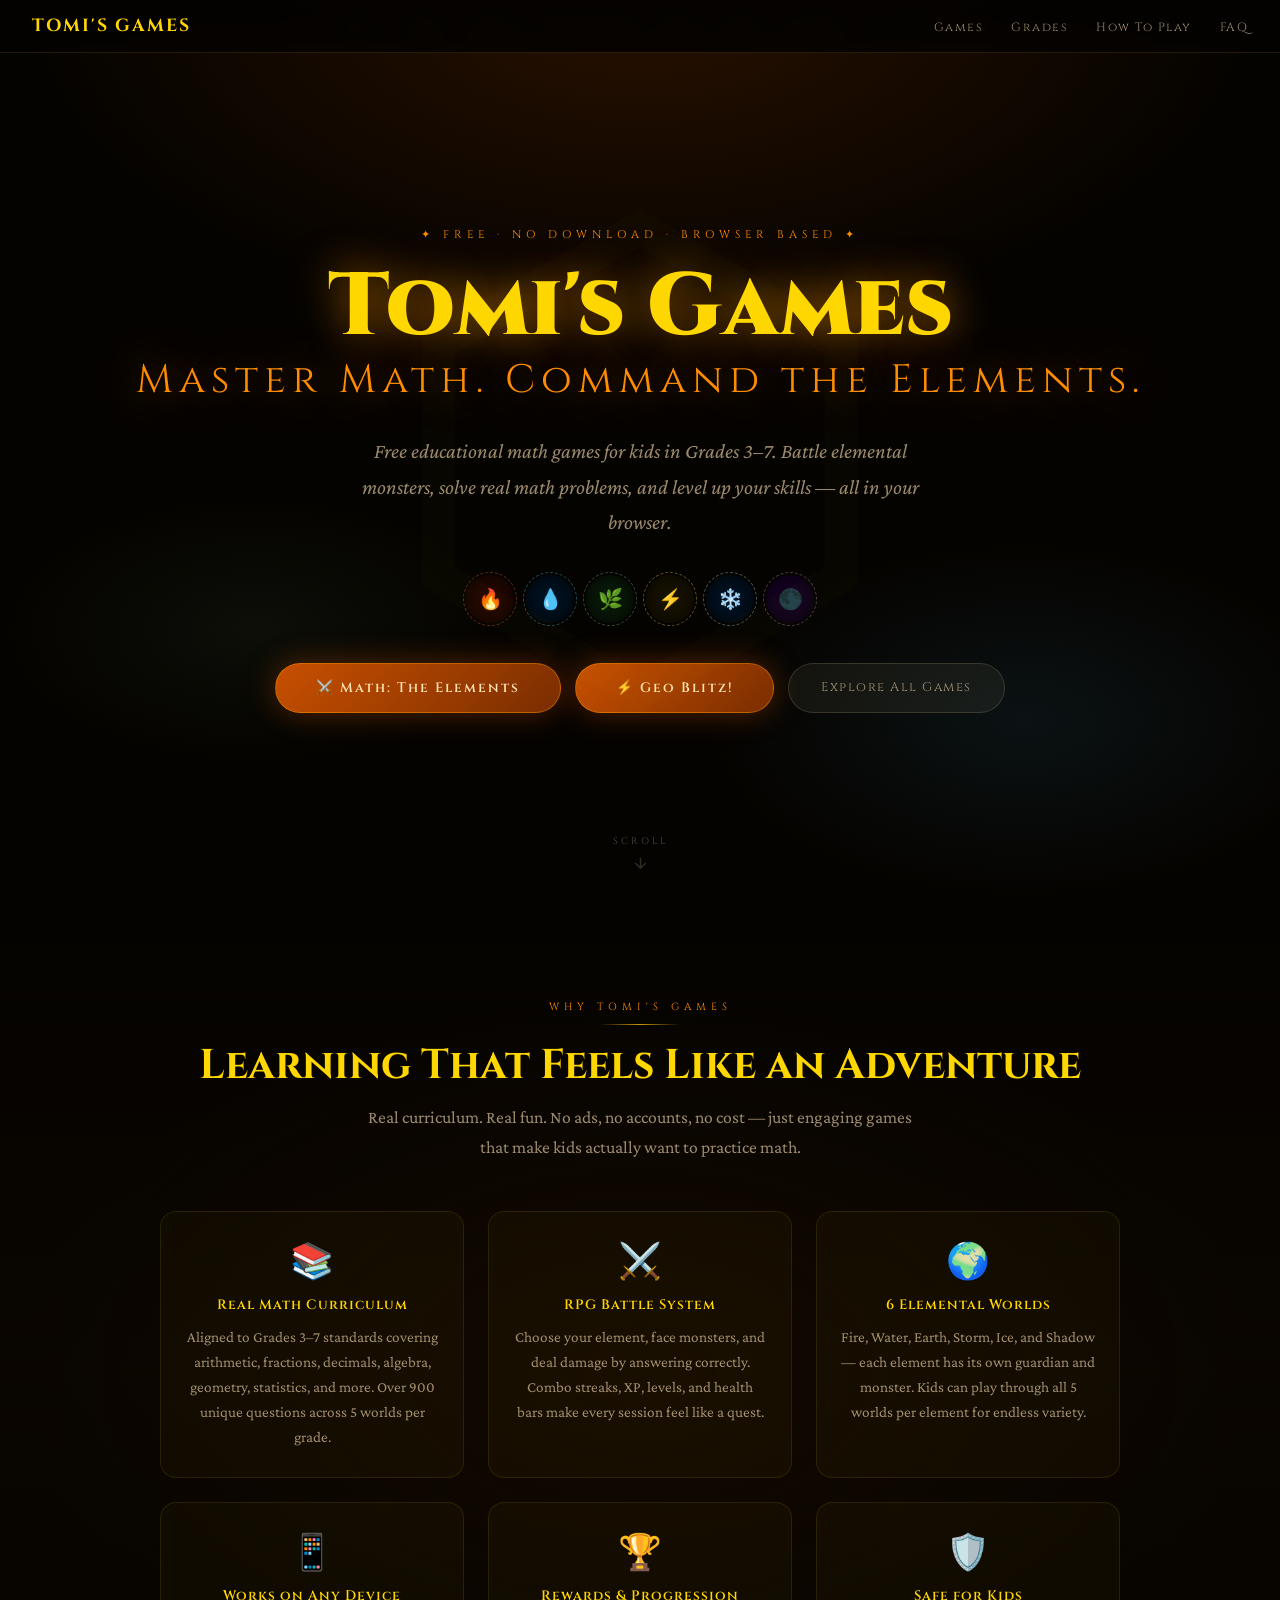
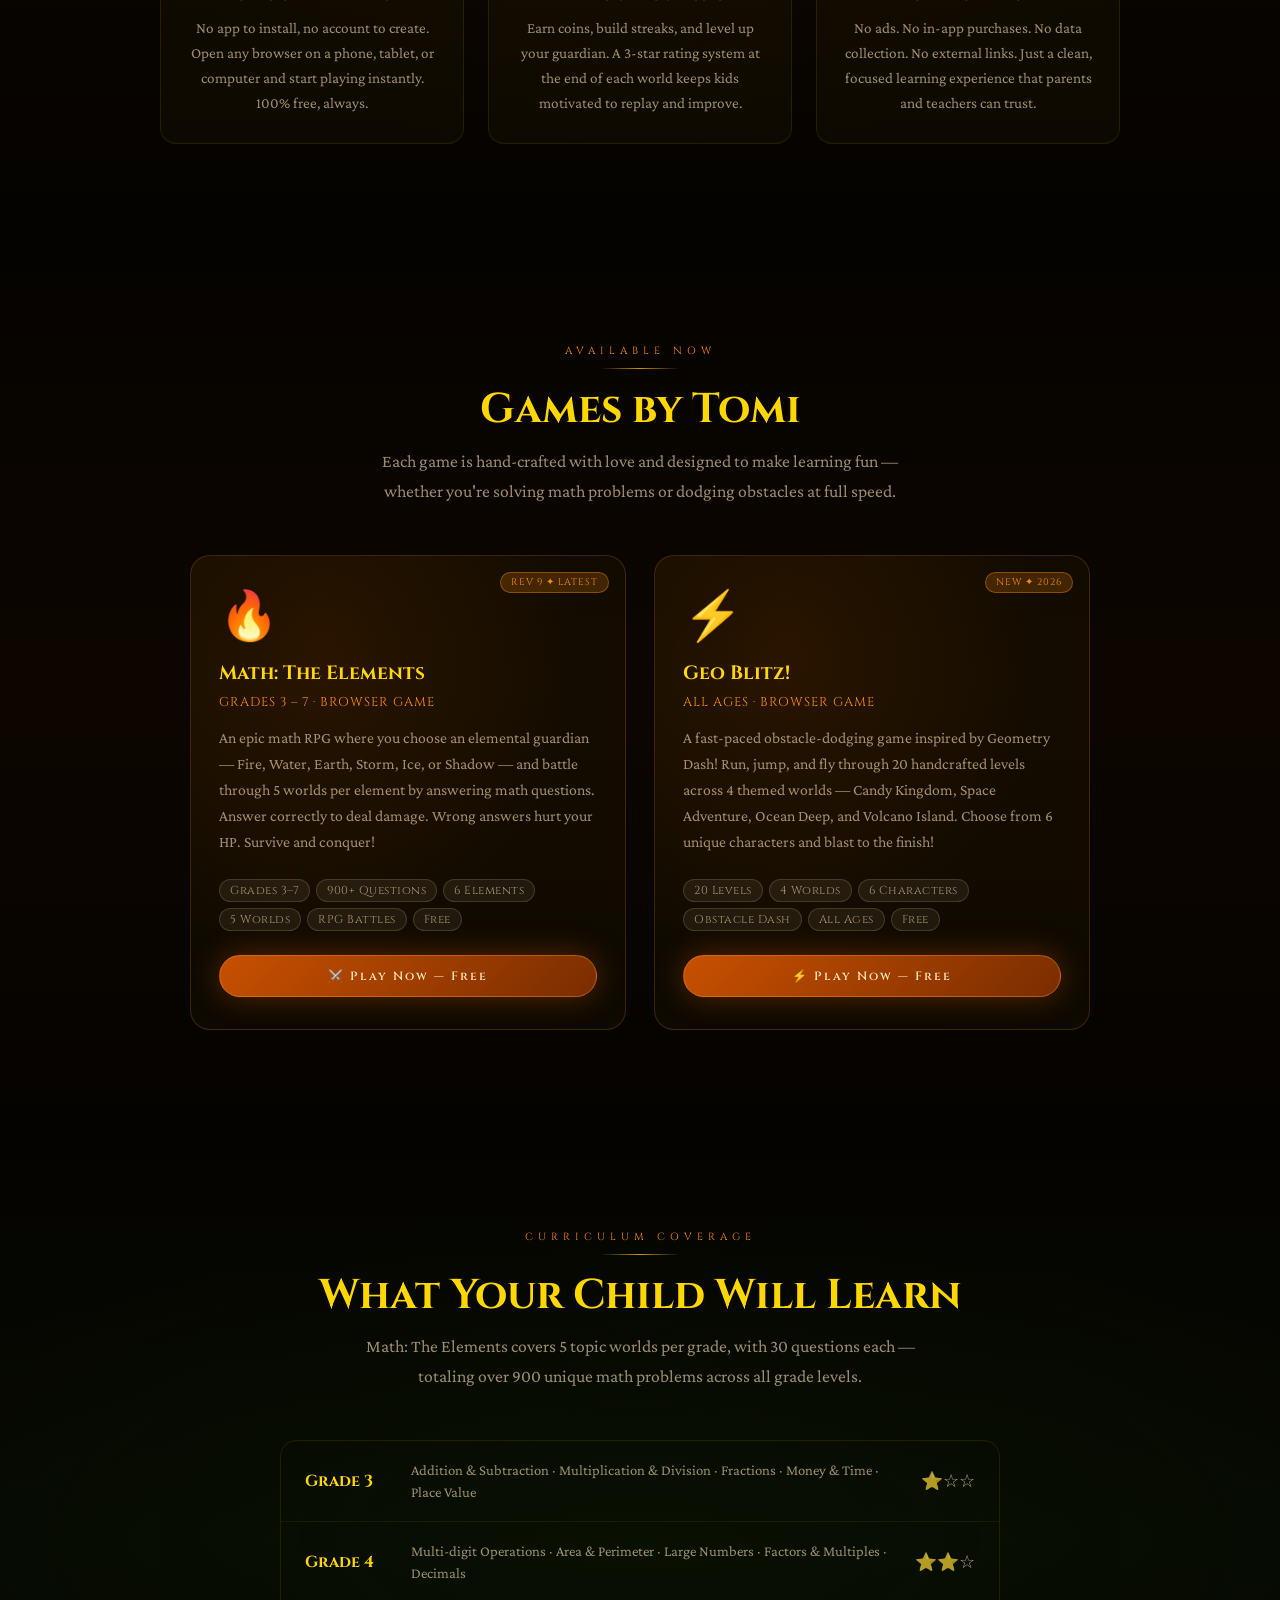
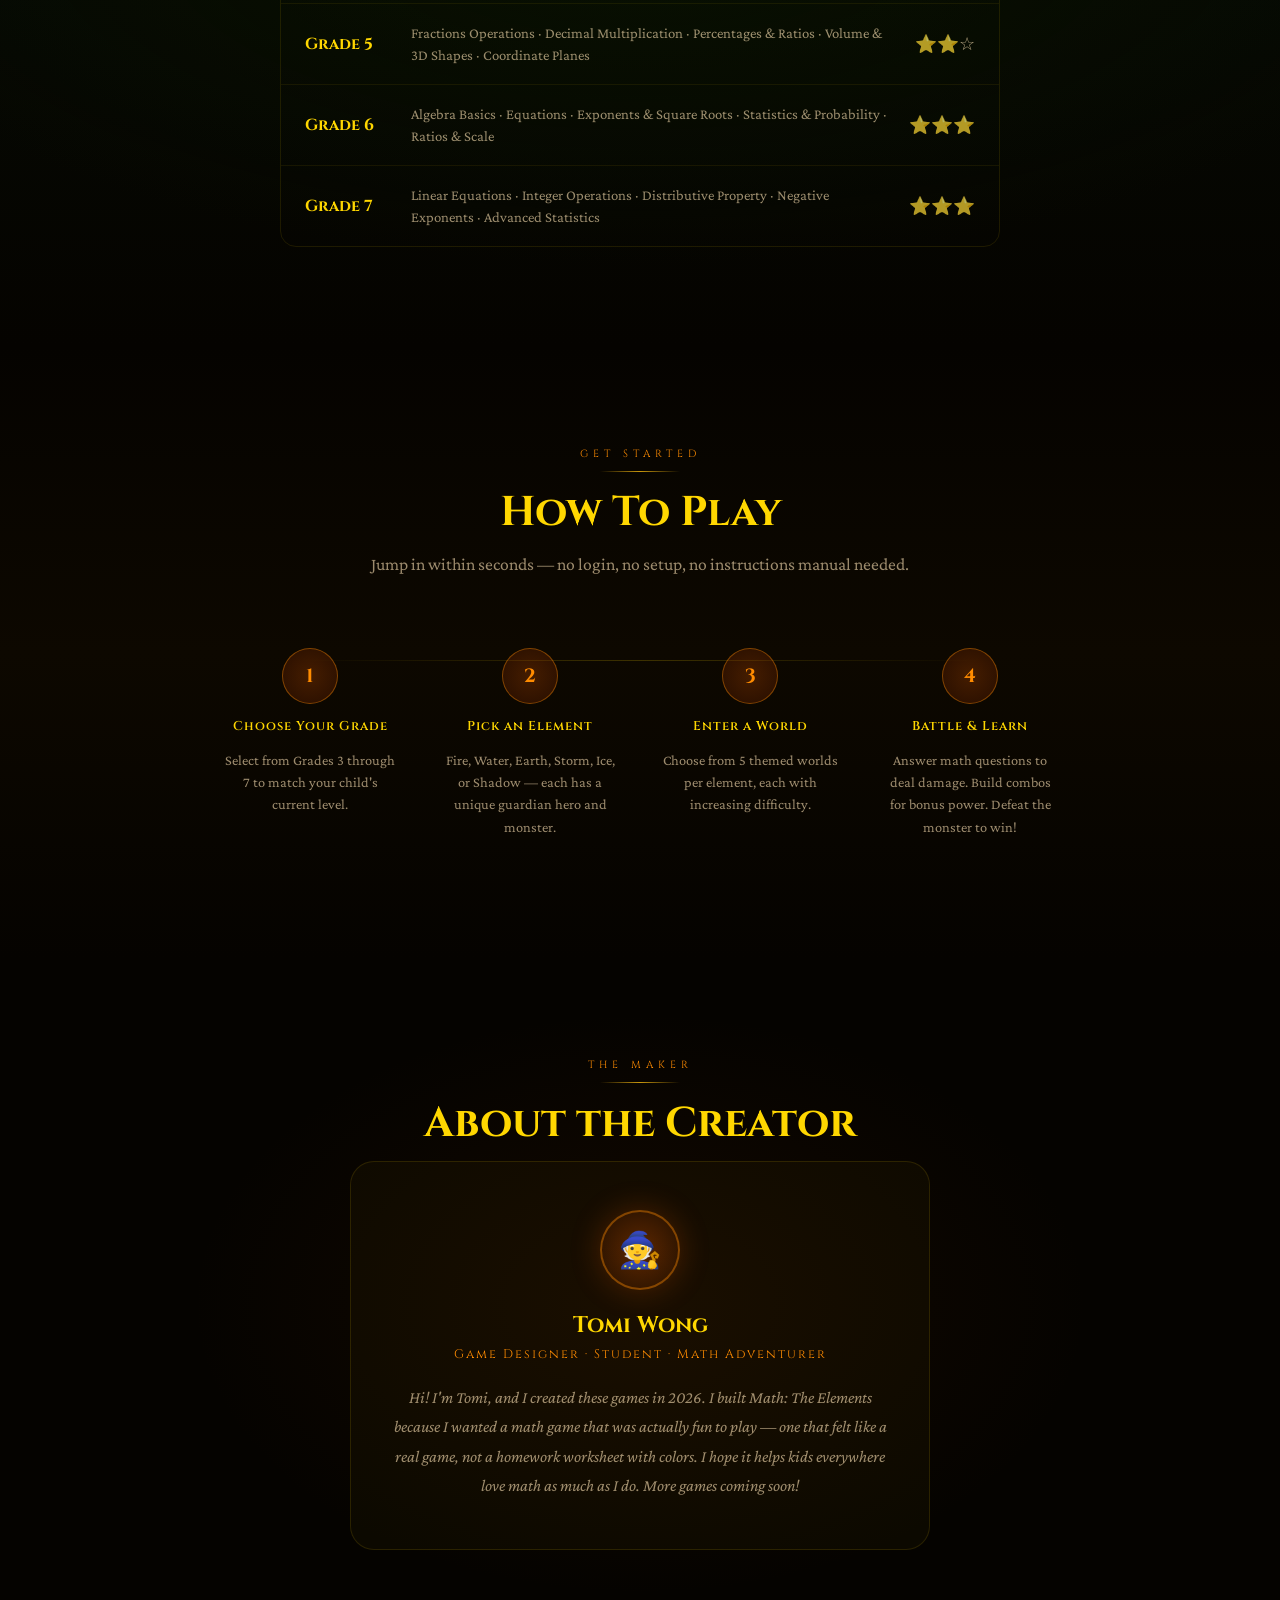
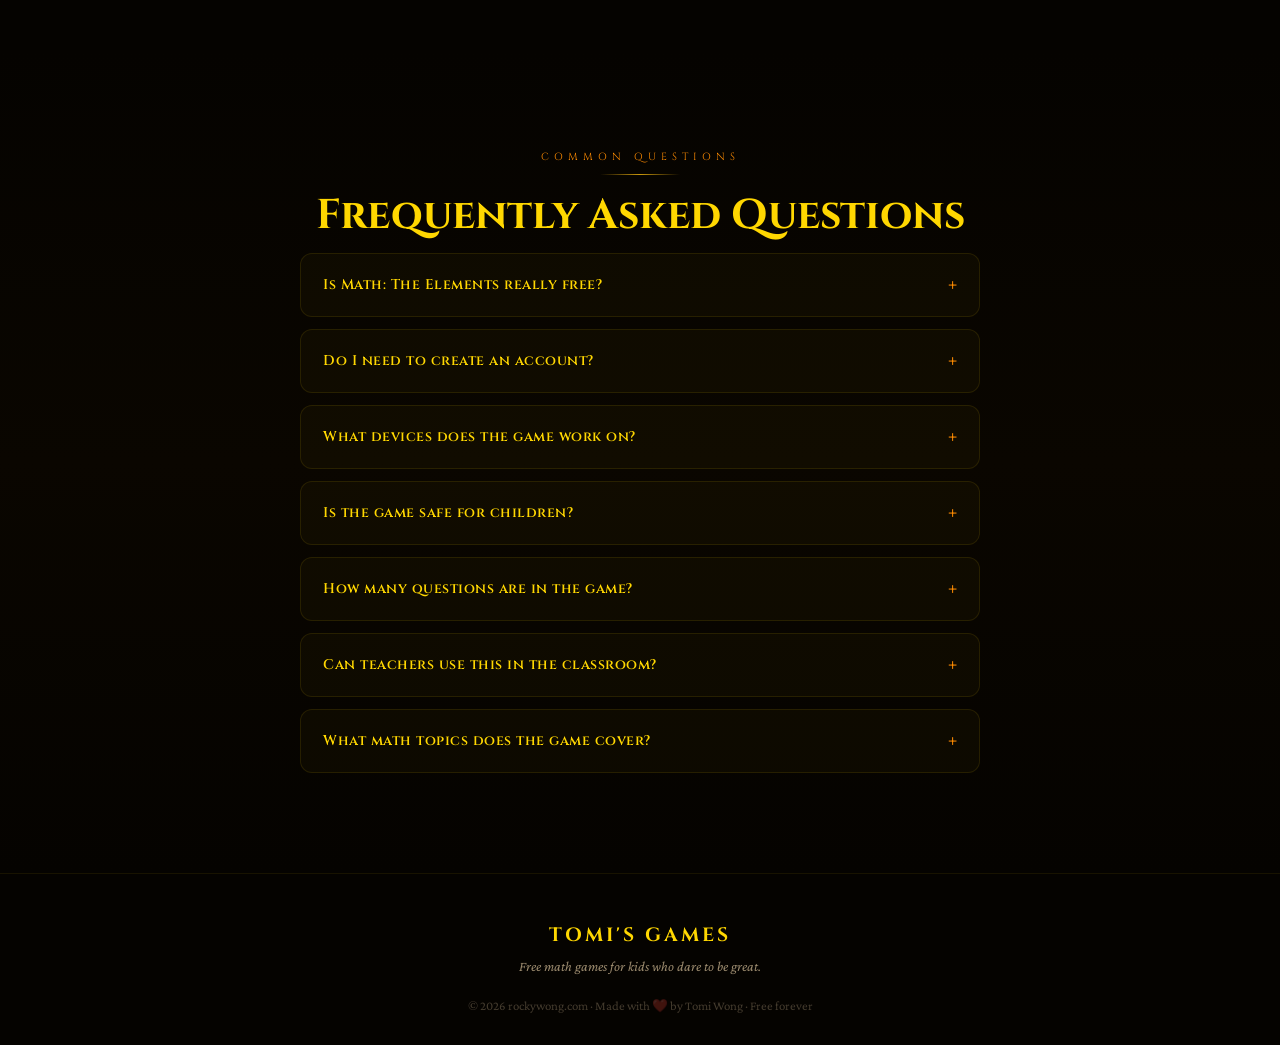
==== commit e89545e7: "Make Geo Blitz buttons and card consistent with Math Elements orange style" ====
--- a/index.html
+++ b/index.html
@@ -354,12 +354,6 @@
 
     @keyframes fadeUp {
       from { opacity: 0; transform: translateY(20px); }
-    .btn-geo { background: linear-gradient(135deg, #003a8c, #001a44); color: var(--cream); padding: 15px 40px; border-radius: 32px; font-family: 'Cinzel', serif; font-size: 0.85rem; font-weight: 600; letter-spacing: 2px; text-decoration: none; border: 1px solid rgba(100,180,255,0.4); box-shadow: 0 0 30px rgba(0,100,255,0.35); transition: all 0.25s; display: inline-block; }
-    .btn-geo:hover { transform: translateY(-2px); box-shadow: 0 0 50px rgba(80,160,255,0.6); color: #B3E5FC; }
-    .game-card-geo { background: radial-gradient(ellipse at 30% 20%, rgba(0,80,200,0.12), transparent 60%), rgba(255,215,0,0.03); border: 1px solid rgba(80,160,255,0.2); }
-    .game-card-geo:hover { border-color: rgba(80,160,255,0.45); box-shadow: 0 20px 60px rgba(0,80,200,0.2); }
-    .game-card-badge-geo { background: rgba(0,120,255,0.2); border: 1px solid rgba(80,160,255,0.4); color: #90CAF9; }
-    .game-card .btn-geo { width: 100%; text-align: center; padding: 12px 24px; font-size: 0.75rem; }
       to   { opacity: 1; transform: translateY(0); }
     }
 
@@ -855,7 +849,7 @@
         <a href="https://rockywong12.github.io/Tomi_Games2026/MathTheElements_9.html" class="btn-primary" aria-label="Play Math: The Elements now">
           ⚔️ Math: The Elements
         </a>
-        <a href="https://rockywong12.github.io/Tomi_Games2026/geometry-kids/index.html" class="btn-geo" aria-label="Play Geo Blitz">
+        <a href="https://rockywong12.github.io/Tomi_Games2026/geometry-kids/index.html" class="btn-primary" aria-label="Play Geo Blitz">
           ⚡ Geo Blitz!
         </a>
         <a href="#games" class="btn-secondary" aria-label="See all games">
@@ -955,8 +949,8 @@
         </article>
 
         <!-- Game Card 2 — Geo Blitz -->
-        <article class="game-card game-card-geo">
-          <span class="game-card-badge game-card-badge-geo">NEW ✦ 2026</span>
+        <article class="game-card">
+          <span class="game-card-badge">NEW ✦ 2026</span>
           <span class="game-card-icon" aria-hidden="true">⚡</span>
           <h3 class="game-card-title">Geo Blitz!</h3>
           <p class="game-card-sub">ALL AGES · BROWSER GAME</p>
@@ -971,7 +965,7 @@
             <span class="tag">All Ages</span>
             <span class="tag">Free</span>
           </div>
-          <a href="https://rockywong12.github.io/Tomi_Games2026/geometry-kids/index.html" class="btn-geo" aria-label="Play Geo Blitz">
+          <a href="https://rockywong12.github.io/Tomi_Games2026/geometry-kids/index.html" class="btn-primary" aria-label="Play Geo Blitz">
             ⚡ Play Now — Free
           </a>
         </article>
